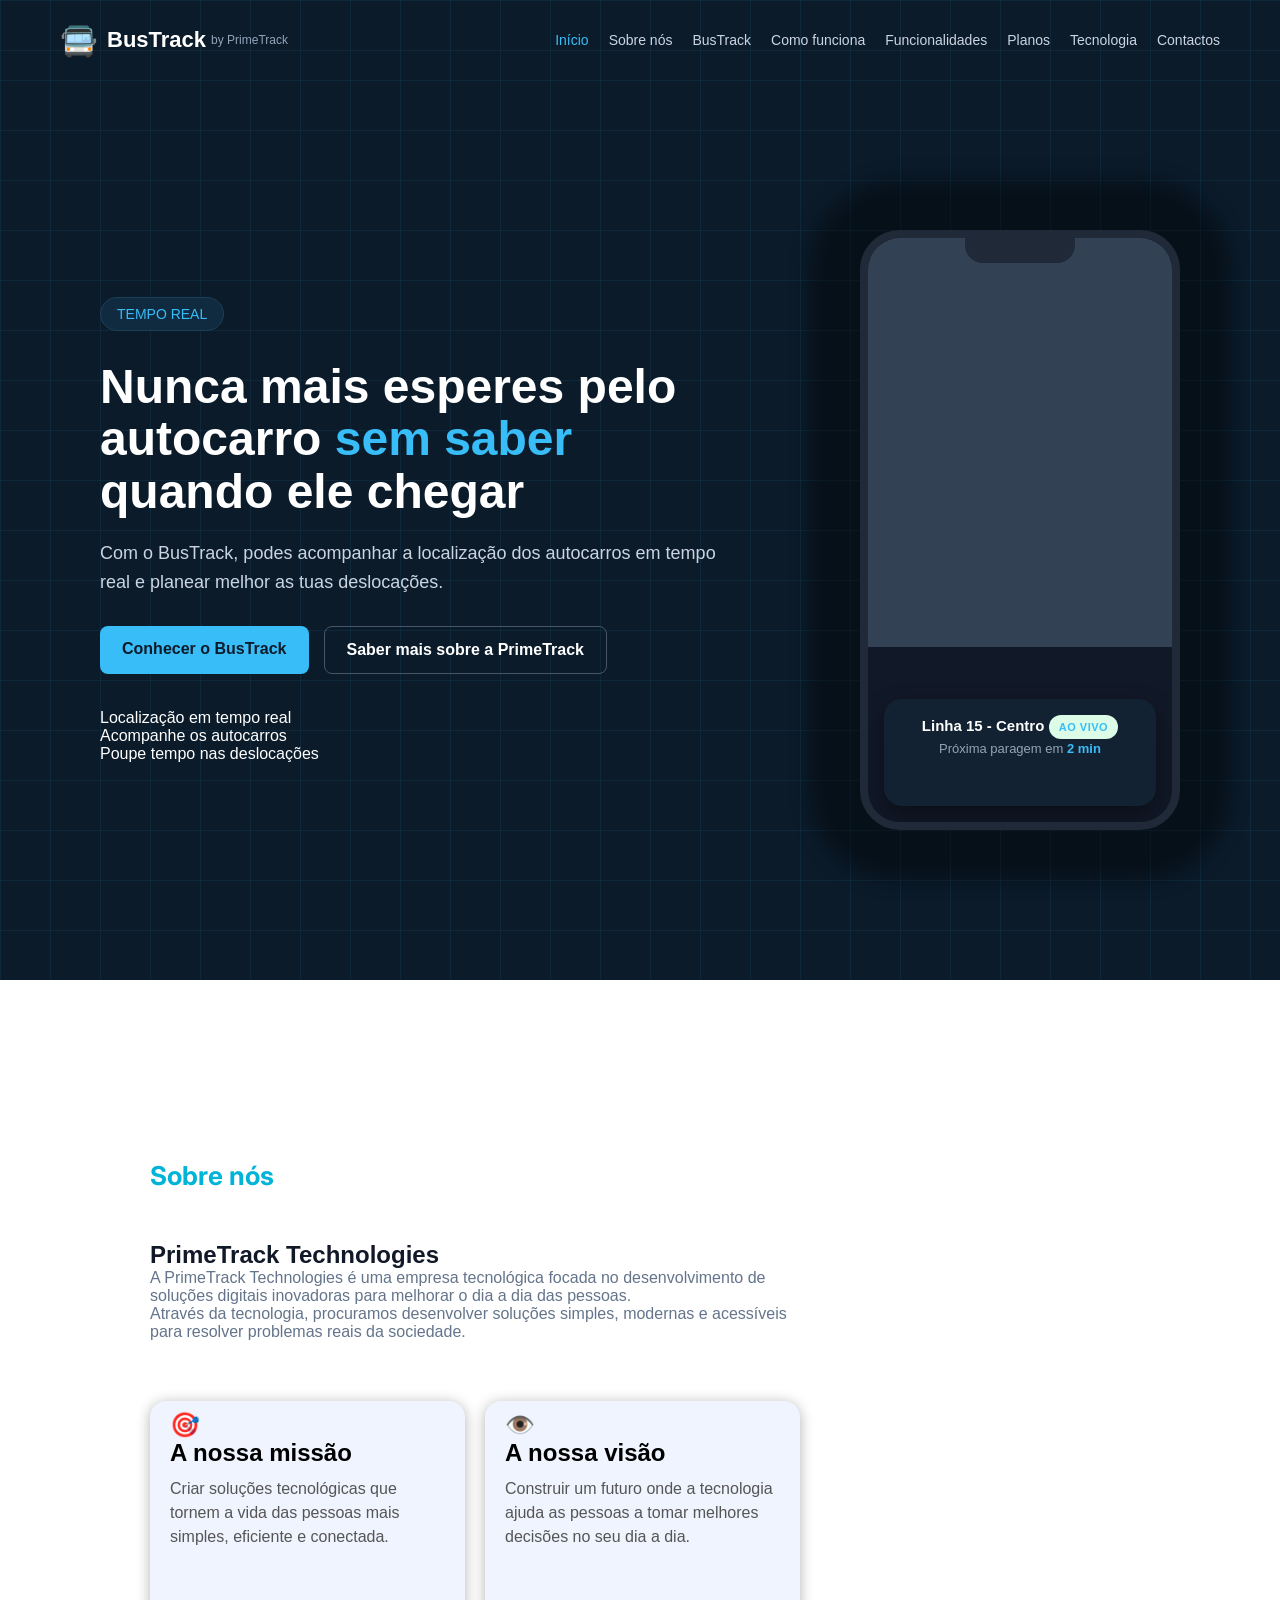
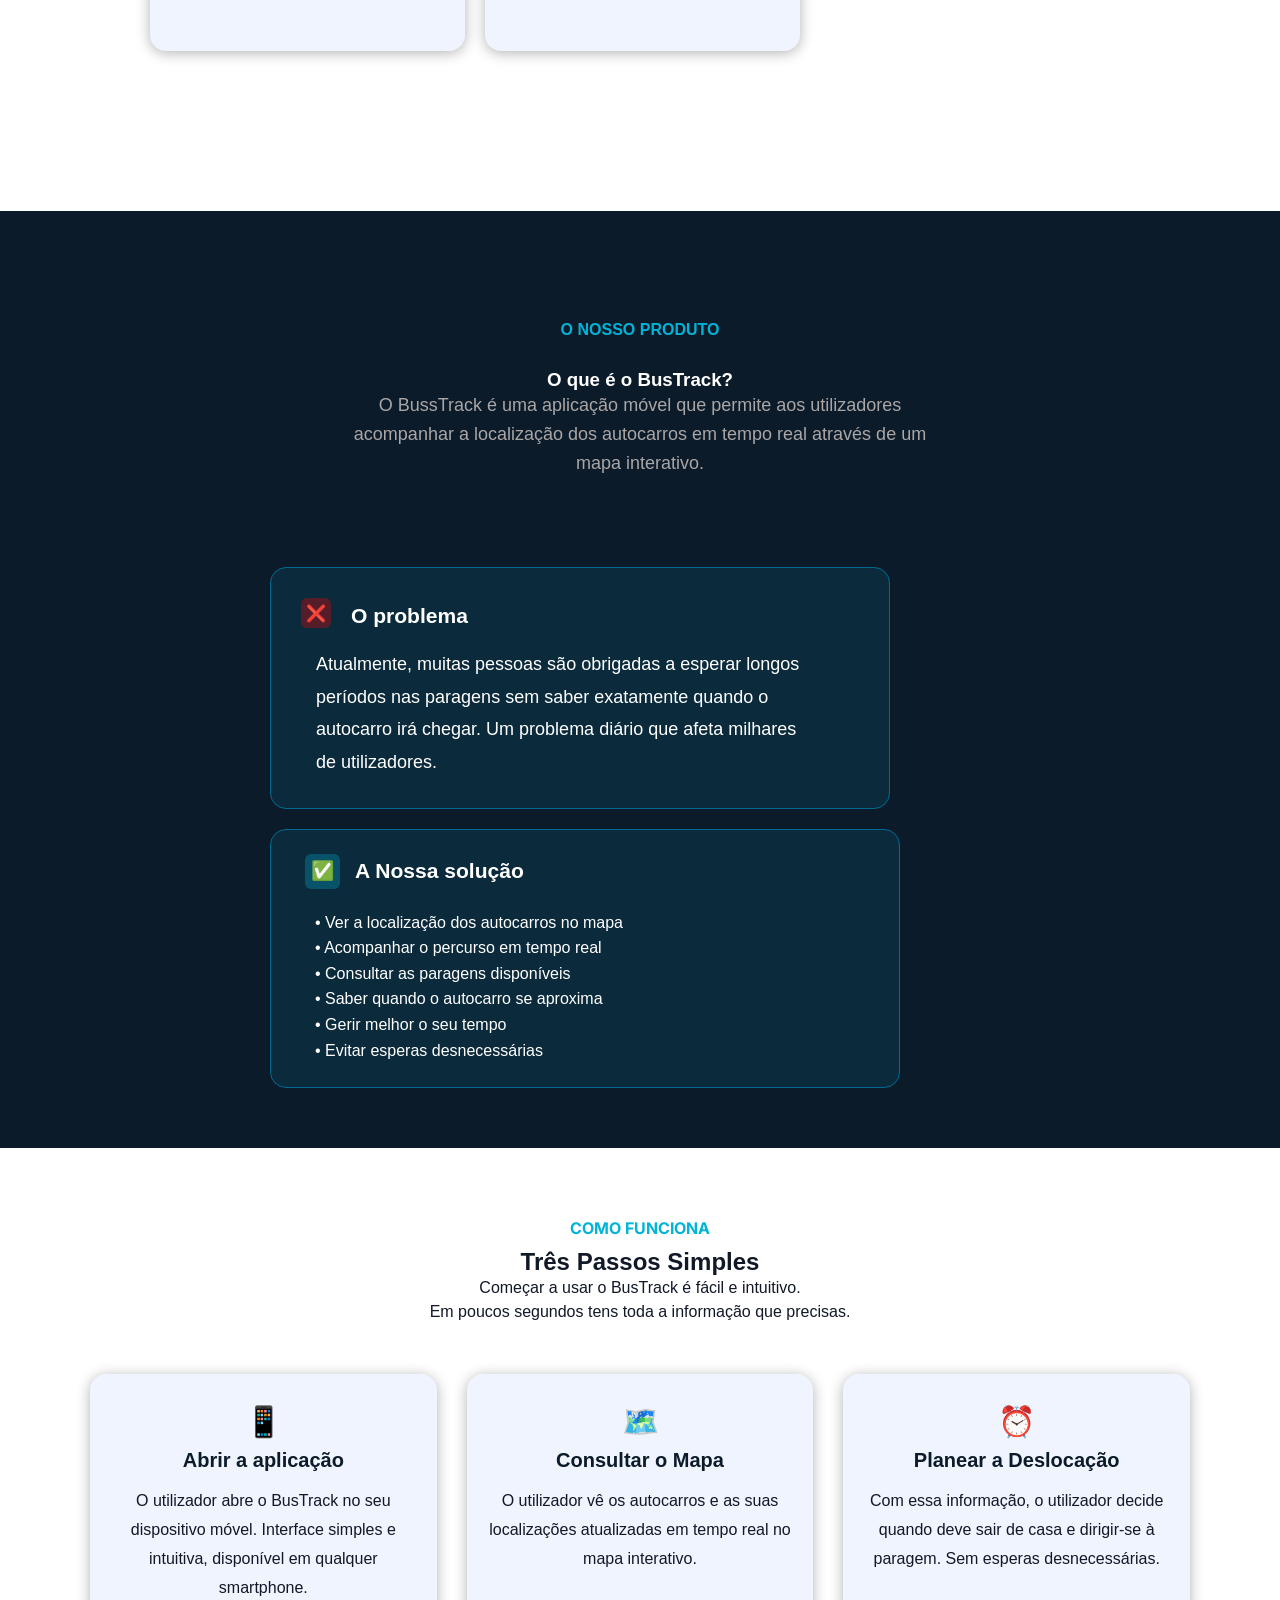
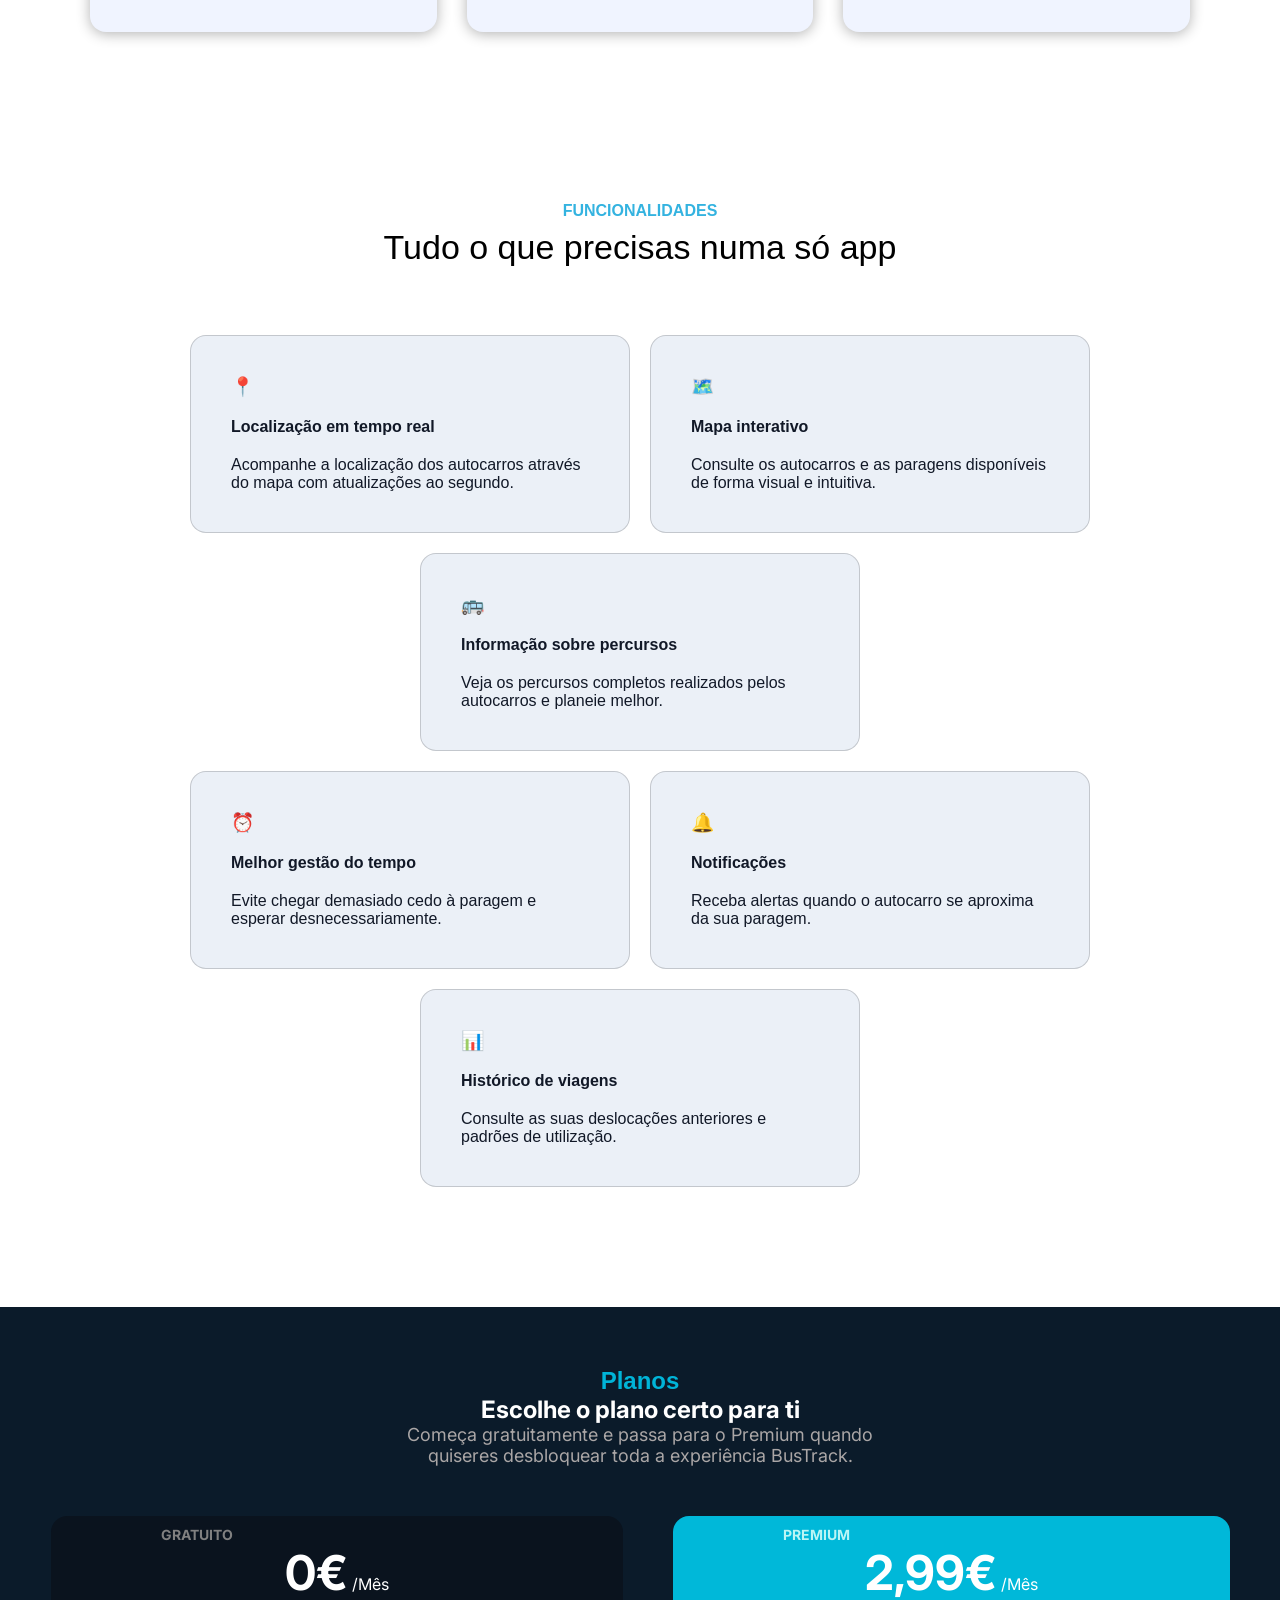
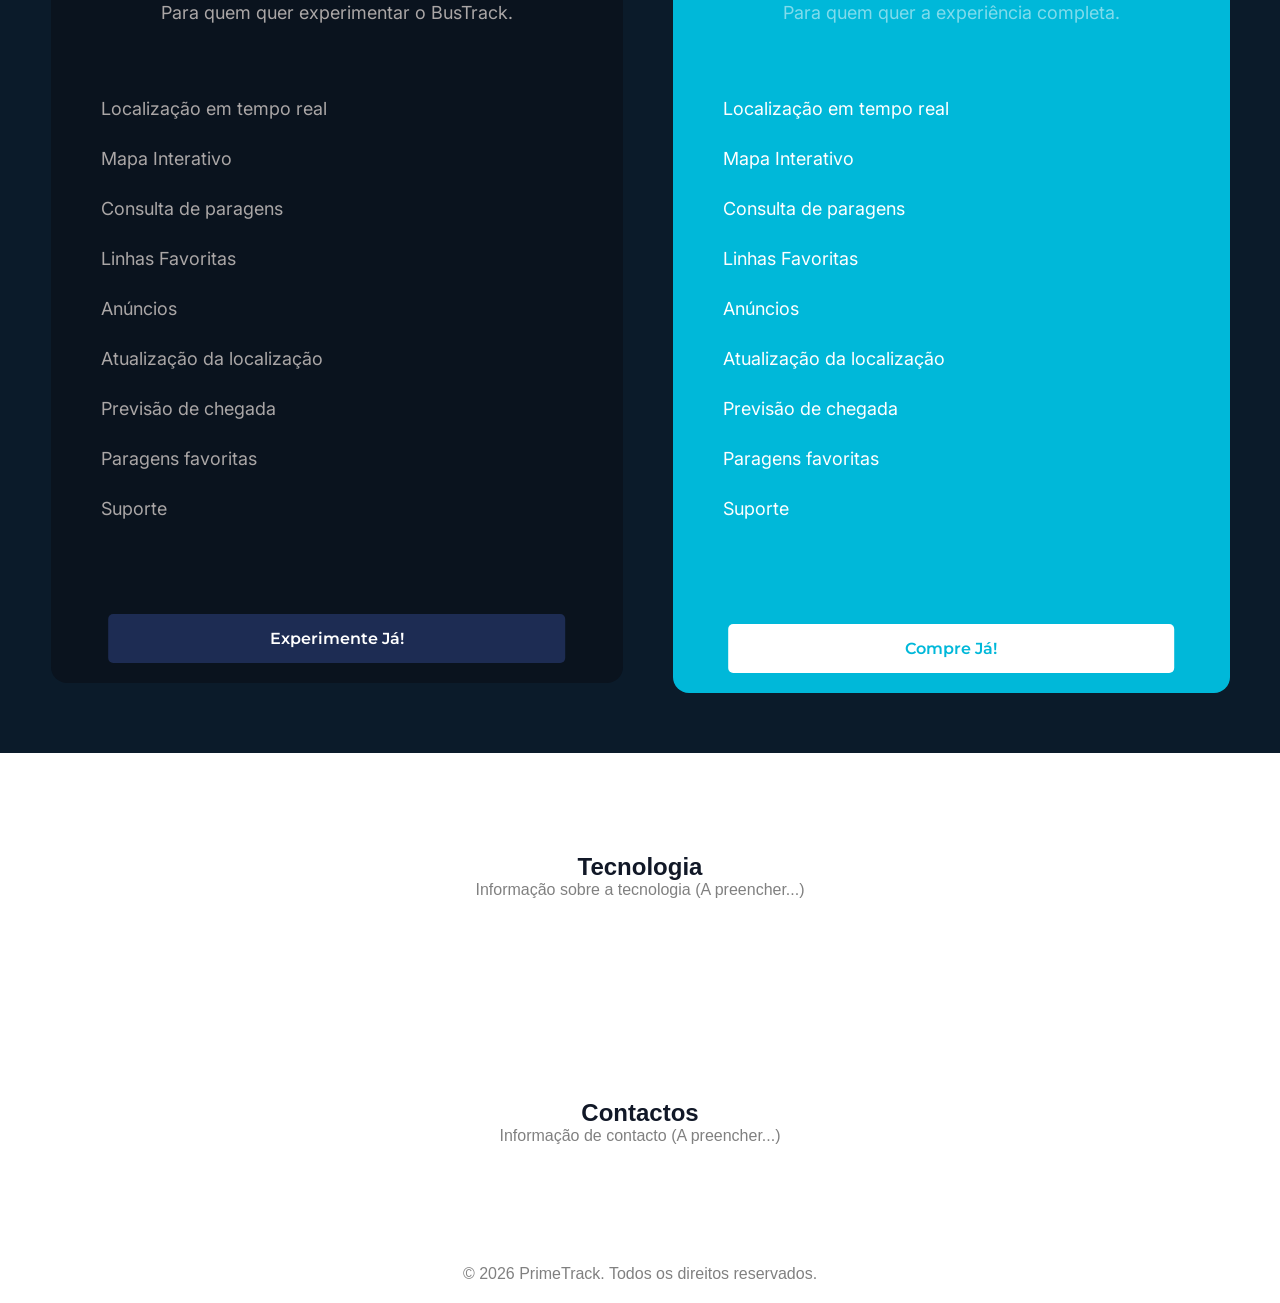
==== index.html @ aa72912c "como funciona concluido acabado feito finalizado trasitado resolvido" ====
<!DOCTYPE html>
<html lang="pt-PT">
<head>
    <meta charset="UTF-8">
    <meta name="viewport" content="width=device-width, initial-scale=1.0">

    <title>BusTrack - PrimeTrack</title>
    
    <!-- LIGAÇÃO A TODOS OS TEUS FICHEIROS CSS -->
    <link rel="stylesheet" href="style.css">
</head>

<body>

    <header class="navbar">

        <div class="logo">
            <div class="logo-icon">🚍</div> <!-- Podes meter o teu ícone aqui -->
            <span>BusTrack</span>
            <small>by PrimeTrack</small>
        </div>

        <nav>
            <!-- Os links agora apontam para os ID's de cada secção -->
            <a href="#inicio" class="active">Início</a>
            <a href="#sobre-nos">Sobre nós</a>
            <a href="#bustrack">BusTrack</a>
            <a href="#como-funciona">Como funciona</a>
            <a href="#funcionalidades">Funcionalidades</a>
            <a href="#planos">Planos</a>
            <a href="#tecnologia">Tecnologia</a>
            <a href="#contactos">Contactos</a>
        </nav>

    </header>

    <main>
        <!-- 1. INÍCIO (O teu hero original) -->
        <section id="inicio" class="hero">
            <div class="hero-content">
                <span class="badge">TEMPO REAL</span>
                <h1>Nunca mais esperes pelo autocarro <span>sem saber</span> quando ele chegar</h1>
                <p>Com o BusTrack, podes acompanhar a localização dos autocarros em tempo real e planear melhor as tuas deslocações.</p>
                <div class="buttons">
                    <a href="#bustrack" class="btn-primary">Conhecer o BusTrack</a>
                    <a href="#sobre-nos" class="btn-secondary">Saber mais sobre a PrimeTrack</a>
                </div>

                <div class="features">
                    <div><span>Localização em tempo real</span></div>
                    <div><span>Acompanhe os autocarros</span></div>
                    <div><span>Poupe tempo nas deslocações</span></div>
                </div>

            </div>

            <div class="phone">

                <div class="phone-top"></div>

                <div class="map">
                    <div class="route"></div>
                    <div class="bus"></div>
                </div>
                
                <div class="bus-info">
                    <div class="buss-info-top">
                        <strong>Linha 15 - Centro</strong>
                        <span class="badge-live">AO VIVO</span>
                    </div>
                    <p>Próxima paragem em <b>2 min</b></p>
                </div>
            </div>
        </section>

        <!-- 2. SOBRE NÓS -->
        <section id="sobre-nos" style="padding: 60px 0;">
            <div class="paginaSobreNos">
                <div class="colunaEsquerda">
                    <h1 class="sobrenosStyle">Sobre nós</h1>
                    <h1>PrimeTrack Technologies</h1>
                    <p class="pstyleSobreNos">A PrimeTrack Technologies é uma empresa tecnológica focada no desenvolvimento de soluções digitais inovadoras para melhorar o dia a dia das pessoas.</p>
                    <p class="pstyleSobreNos">Através da tecnologia, procuramos desenvolver soluções simples, modernas e acessíveis para resolver problemas reais da sociedade.</p>
                    <div class="uneCaixas">
                        <div class="caixa">
                            <h2>🎯</h2>
                            <h3>A nossa missão</h3>
                            <p>Criar soluções tecnológicas que tornem a vida das pessoas mais simples, eficiente e conectada.</p>
                        </div>
                        <div class="caixa">
                            <h2>👁️</h2>
                            <h3>A nossa visão</h3>
                            <p>Construir um futuro onde a tecnologia ajuda as pessoas a tomar melhores decisões no seu dia a dia.</p>
                        </div>
                    </div>
                </div>
            </div>
        </section>

        <!-- 3. BUSTRACK (O Produto) -->
        <section id="bustrack" style="padding: 60px 0;">
            <section class="produto">
                <div><h4>O NOSSO PRODUTO</h4></div>
            </section>
            <section class="titulo">
                <div><h1>O que é o BusTrack?</h1></div>
            </section>
            <section class="descricao">
                <div><p>O BussTrack é uma aplicação móvel que permite aos utilizadores acompanhar a localização dos autocarros em tempo real através de um mapa interativo.</p></div>
            </section>
            <section class="problema">

                    <section class="fundo-simb">
                        <div><h3>❌</h3></div>
                    </section>

                    <section class="lado-lado">
                    <h3>O problema</h3>
                    </section>
                    <p>
                        <div class="tamanho-texto">
                        Atualmente, muitas pessoas são obrigadas a esperar longos períodos nas paragens sem saber exatamente quando o autocarro irá chegar. Um problema diário que afeta milhares de utilizadores.
                        </div>
                    </p>
            </section>
            <section class="solucao">
                <div>
                    <div class="tamanho-texto2">
                        <section class="fundo-verde">
                            <div><h3>✅</h3></div>
                        </section>
                        <div class="lado-lado2">
                            <h3>A Nossa solução</h3>
                        </div>
                        <p> • Ver a localização dos autocarros no mapa</p>
                        <p> • Acompanhar o percurso em tempo real</p>
                        <p> • Consultar as paragens disponíveis</p>
                        <p> • Saber quando o autocarro se aproxima</p>
                        <p> • Gerir melhor o seu tempo</p>
                        <p> • Evitar esperas desnecessárias</p>
                    </div>
                </div>
            </section>
        </section>

        <!-- 4. COMO FUNCIONA -->
        <section id="como-funciona" style="padding: 60px 0"; text-align: center; background-color: #f0f6ff;>
            <h3 class="comoFuncionaTitulo">COMO FUNCIONA</h3>
            <h2>Três Passos Simples</h2>
            <p>Começar a usar o BusTrack é fácil e intuitivo. <br> Em poucos segundos tens toda a informação que precisas.</p>
            <div class="uneCaixas">
                <div class="caixa">
                    <h2>📱</h2>
                    <h3>Abrir a aplicação</h3>
                    <p>O utilizador abre o BusTrack no seu dispositivo móvel. Interface simples e intuitiva, disponível em qualquer smartphone.</p>
                </div>
                <div class="caixa">
                    <h2>🗺️</h2>
                    <h3>Consultar o Mapa</h3>
                    <p>O utilizador vê os autocarros e as suas localizações atualizadas em tempo real no mapa interativo.</p>
                </div>
                <div class="caixa">
                    <h2>⏰</h2>
                    <h3>Planear a Deslocação</h3>
                    <p>Com essa informação, o utilizador decide quando deve sair de casa e dirigir-se à paragem. Sem esperas desnecessárias.</p>
                </div>
            </div>
        </section>

        <!-- 5. FUNCIONALIDADES -->
        <section id="funcionalidades" style="padding: 60px 0;">
            <section class="titulo">
                <div><h4 style="color: #34b3e0;">FUNCIONALIDADES</h4></div>
            </section>
            <section class="texto">
                <div><p>Tudo o que precisas numa só app</p></div>
            </section>
            <section class="caixa1" style="display: flex; justify-content: center; flex-wrap: wrap;">
                <div class="localiza">
                    <div classe="imagems1" style="display: flex; margin-bottom: 20px;">
                    <h1>📍</h1>
                    </div>
                    <div>
                    <div class="debaixo" style="display: flex; margin-bottom: 20px;"> 
                    <h4>Localização em tempo real</h4>
                    </div>
                    </div>
                    <p>Acompanhe a localização dos autocarros através do mapa com atualizações ao segundo.</p>
                </div>
                <div class="mapa">
                    <div class="imagems2" style="display: flex; margin-bottom: 20px;">
                    <h1>🗺️</h1>
                    </div>
                    <div class="debaixo" style="display: flex; margin-bottom: 20px;"> 
                    <h4>Mapa interativo</h4>
                    </div>
                    <p>Consulte os autocarros e as paragens disponíveis de forma visual e intuitiva.</p>
                </div>
                <div class="percursos">
                    <div class="imagems3" style="display: flex; margin-bottom: 20px;">
                    <h1>🚌</h1>
                    </div>
                    <div>
                    <div class="debaixo" style="display: flex; margin-bottom: 20px;"> 
                    <h4>Informação sobre percursos</h4>
                    </div>
                    </div>
                    <p>Veja os percursos completos realizados pelos autocarros e planeie melhor.</p>
                </div>
            </section>
            <section class="caixa2" style="display: flex; justify-content: center; flex-wrap: wrap;">
                <div class="tempo">
                    <div class="imagems4" style="display: flex; margin-bottom: 20px;">
                    <h1>⏰</h1>
                    </div>
                    <div>
                    <div class="debaixo" style="display: flex; margin-bottom: 20px;"> 
                    <h4>Melhor gestão do tempo</h4>
                    </div>
                    </div>
                    <p>Evite chegar demasiado cedo à paragem e esperar desnecessariamente.</p>
                </div>
                <div class="notificacoes">
                    <div class="imagems5" style="display: flex; margin-bottom: 20px;">
                    <h1>🔔</h1>
                    </div>
                    <div>
                    <div class="debaixo" style="display: flex; margin-bottom: 20px;"> 
                    <h4>Notificações</h4>
                    </div>
                    </div>
                    <p>Receba alertas quando o autocarro se aproxima da sua paragem.</p>
                </div>
                <div class="historico">
                    <div class="imagems6" style="display: flex; margin-bottom: 20px;">
                    <h1>📊</h1>
                    </div>
                    <div>
                    <div class="debaixo" style="display: flex; margin-bottom: 20px;"> 
                    <h4>Histórico de viagens</h4>
                    </div>
                    </div>
                    <p>Consulte as suas deslocações anteriores e padrões de utilização.</p>
                </div>
            </section>
        </section>

        <!-- 6. PLANOS -->
        <section id="planos" style="padding: 60px 0; text-align: center;">
            <h2 class="planosTitulo">Planos</h2>
            <h1>Escolhe o plano certo para ti</h1>
            <p>Começa gratuitamente e passa para o Premium quando <br>quiseres desbloquear toda a experiência BusTrack.</p>
            <div class="uneCaixas" style="justify-content: center;">
                <div class="caixa">
                    <h3 style="color: gray; font-size: 14px;">GRATUITO</h3>
                    <div class="precoContainer" style="justify-content: center;">
                        <span class="valor">0€ </span>
                        <span class="periodo">/Mês</span>
                    </div>
                    <p style="margin-top: 0px; margin-bottom: 75px;">Para quem quer experimentar o BusTrack.</p>
                    <div class="listaPlanos">
                        <p>Localização em tempo real</p>
                        <p>Mapa Interativo</p>
                        <p>Consulta de paragens</p>
                        <p>Linhas Favoritas</p>
                        <p>Anúncios</p>
                        <p>Atualização da localização</p>
                        <p>Previsão de chegada</p>
                        <p>Paragens favoritas</p>
                        <p>Suporte</p>
                    </div>
                    <button class="botaoCaixa">Experimente Já!</button>
                </div>
                <div class="caixaDrta">
                    <h3 style="color: rgb(186, 245, 245); font-size: 14px;">PREMIUM</h3>
                    <div class="precoContainer" style="justify-content: center;">
                        <span class="valor">2,99€ </span>
                        <span class="periodo">/Mês</span>
                    </div>
                    <p style="margin-top: 0px; margin-bottom: 75px; color: white; opacity: 50%;">Para quem quer a experiência completa.</p>
                    <div class="listaPlanosDrta">
                        <p>Localização em tempo real</p>
                        <p>Mapa Interativo</p>
                        <p>Consulta de paragens</p>
                        <p>Linhas Favoritas</p>
                        <p>Anúncios</p>
                        <p>Atualização da localização</p>
                        <p>Previsão de chegada</p>
                        <p>Paragens favoritas</p>
                        <p>Suporte</p>
                    </div>
                    <button class="botaoCaixaDrta">Compre Já!</button>
                </div>
            </div>
        </section>
        
        <!-- 7. TECNOLOGIA -->
        <section id="tecnologia" style="padding: 100px 0; text-align: center;">
            <h2>Tecnologia</h2>
            <p style="color: gray;">Informação sobre a tecnologia (A preencher...)</p>
        </section>

        <!-- 8. CONTACTOS -->
        <section id="contactos" style="padding: 100px 0; text-align: center;">
            <h2>Contactos</h2>
            <p style="color: gray;">Informação de contacto (A preencher...)</p>
        </section>
    </main>

    <footer>
        <p style="text-align: center; padding: 20px; color: gray;">© 2026 PrimeTrack. Todos os direitos reservados.</p>
    </footer>

    <script src="js/script.js"></script>
</body>
</html>
---- style.css ----
@import url('https://fonts.googleapis.com/css2?family=Inter:wght@400;600;700&display=swap');
@import url('https://fonts.googleapis.com/css2?family=Montserrat:wght@600&display=swap');
*{
    margin: 0;
    padding: 0;
    box-sizing: border-box;
}
html {
    overscroll-behavior-y: none;
}
body{
    font-family: arial, sans-serif;
    background-color: white;
    color:  #111827;
    min-height: 100vh;
    padding-top: 80px;
}
.badge{
    display: inline-flex;
    align-items: center;
    gap: 8px;
    padding: 8px 16px;
    background-color: #102b40;
    border: 1px solid #1c4058;
    border-radius: 50px;
    color: #38bdf8;
    font-size: 14px;
    font-weight: 500;
    margin-bottom: 10px;
}
.hero{
    position: relative;
    isolation: isolate;
    min-height: 100vh;
    background-color: #0b1b2a;
    color: white;
    display: flex;
    align-items: center;
    justify-content: space-between;
    padding: 60px 100px ;
    gap: 80px;
}
.hero::before{
   content: '';
   position: absolute;
   inset: 0;

   background-image: 
   linear-gradient(rgba(56, 189, 248, 0.08)1px, transparent 1px),
   linear-gradient(90deg, rgba(56, 189, 248, 0.08)1px, transparent 1px);

   background-size: 50px 50px;
   pointer-events: none;
   z-index: -1;

}
.hero-content{
    max-width: 650px;
    flex: 1;
}
.hero h1 {
    font-size: 48px;
    line-height: 1.1;
    margin: 20px 0;
}
.hero h1 span {
    color: #38bdf8;
}
.hero p {
    font-size: 18px;
    color: #cbd5e1;
    margin-bottom: 30px;
    line-height: 1.6;
}
.navbar{
    isolation: isolate;
    position: fixed;
    top: 0;
    left: 0;
    width: 100%;
    z-index: 1000;
    height: 80px;
    display: flex;
    align-items: center;
    justify-content: space-between;
    padding: 0 60px;
    background-color: #0b1b2a;
    color: white;
}
.navbar::before{
    content: '';
    position: absolute;
    inset: 0;
    background-image:
    linear-gradient(rgba(56, 189, 248, 0.08)1px, transparent 1px),
    linear-gradient(90deg, rgba(56, 189, 248, 0.08)1px, transparent 1px);

    background-size: 50px 50px;
    pointer-events: none;
    z-index: -1;
}
.logo{
    display: flex;
    align-items: center;
    gap: 10px;
}
.logo-icon{
    font-size: 30px;
}
.logo span {
    font-size: 22px;
    font-weight: bold;
}
.logo small {
    font-size: 12px;
    color: #94a3b8;
    margin-left: -5px;
}
nav {
    display: flex;
    align-items: center;
    gap: 20px;
}
nav a:hover {
    color: #38bdf8;
}
nav a.active {
    color: #38bdf8;
}
nav a {
    color: #cbd5e1;
    text-decoration: none;
    font-size: 14px;
}
.phone {
    flex-shrink: 0;
    width: 320px;
    height: 600px;
    background-color: #111827;
    border: 8px solid #1f2937;
    border-radius: 40px;
    position: relative;
    overflow: hidden;
    box-shadow: 0 10px 25px rgba(0, 0, 0, 0.4);
    box-shadow: 0 0 20px 50px rgba(0, 0, 0, 0.4);
    display: flex;
    flex-direction: column;
}
.phone-top{
    width: 110px;
    height: 25px;
    background-color: #1f2937;
    border-radius: 0 0 18px 18px;
    position: absolute;
    top: 0;
    left: 50%;
    transform: translateX(-50%);
    z-index: 10;
}
.bus-info{
    text-align: center;
    width: calc(100% - 32px);
    background-color: #122232;
    color: white;
    padding: 16px 18px;
    border-radius: 18px;
    position: absolute;
    bottom: 16px;
    left: 16px;
    box-shadow: 0 10px 25px rgba(0, 0, 0, 0.4);
    z-index: 20;
}
.bus-info strong{
    font-size: 15px;
    font-weight: 700;
    color: #ffffff;
}
.bus-info span{
    display: inline-block;
    background-color: #dcfce7;
    color: #16a34a;
    font-size: 12px;
    font-weight: bold;
    padding: 6px 10px;
    border-radius: 20px;
}
.bus-info p{
    margin-top: 0px;
    font-size: 13px;
    color: #94a3b8;
}
.bus-info b{
    color: #38bdf8;
    font-weight: 700;
}
.bus-info-top{
    display: flex;
    align-items: center;
    justify-content: space-between;
    margin-bottom: 6px;
}
.bus-info .badge-live{
    font-size: 11px;
    font-weight: 700;
    color:#38bdf8;
    letter-spacing: 0.5px;
}
.buttons{
    display: flex;
    gap: 15px;
    margin-bottom: 35px;
}
.btn-primary, .btn-secondary{
    padding: 14px 22px;
    border-radius: 8px;
    text-decoration: none;
    font-weight: bold;
}
.btn-primary{
    background-color: #38bdf8;
    color: #0b1b2a;
}
.btn-secondary{
    border: 1px solid #475569;
    color: white;
}
.btn-primary:hover{
    background-color:  #0ea5e9;
}
.btn-secondary:hover{
    background-color: #1e293b;
}
.map {
    width: 100%;
    height: 70%;
    background-color: #334155;
    position: relative;
    overflow: hidden;
    flex-shrink: 0;
}
.features div span {
    color: white;
}

/* 
   2. SOBRE NÓS (O teu sobreNos.css original)
 */
#sobre-nos {
    font-family: Arial, sans-serif;
    background-color: white;
    max-width: 1200px;
    margin: 20px auto;
    padding: 20px 10px;
    margin-left: 50px;
    margin-top: 20px;
}
#sobre-nos .paginaSobreNos {
    display: flex;
    align-items: flex-start;
    align-items: left;
}
#sobre-nos .colunaEsquerda {
    flex: 1;
    margin-right: 450px;
    margin-left: 100px ;
}
#sobre-nos .sobrenosStyle {
    font-family: Inter, sans-serif;
    color:#00b4d8;
    font-size: 26px;
    margin-bottom: 50px;
    margin-top: 100px;
}
#sobre-nos .uneCaixas {
    display: flex;
    gap: 20px;
    margin-top: 60px;
    align-items: stretch;
}
#sobre-nos .caixa {
    flex: 2;
    background-color: #f0f4ff;
    padding: 20px;
    padding-top: 10px;
    border-radius: 16px;
    box-shadow: 0 2px 14px rgba(0, 0, 0, 0.3);
    max-width: 500px;
    width: 50px;
    max-width: 100%;
    min-height: 250px;
}
#sobre-nos .caixa h3 {
    font-size: 24px;
    margin-bottom: 10px;
    color: #000000;
}
#sobre-nos .caixa p {
    font-size: 16px;
    line-height: 1.5;
    color: #555;
}
#sobre-nos .pstyleSobreNos {
    padding: auto;
    color: #64748b;
}

/* 
   3. O PRODUTO (O teu Busstrack.css original)
    */
#bustrack {
    margin-top : 100px;
    background-color: #0b1b2a;
    color: white;
    padding-bottom: 50px;
}
#bustrack .produto {
    text-transform: uppercase;
    display: flex;
    color:  #00b4d8;
    justify-content: center;
    font-family: 'arial', sans-serif;
    padding-top: 50px;
}
#bustrack .titulo {
    font-family: Outfit, sans-serif;
    width: 90%;
    margin: 0 auto;
    text-align: center;
    margin-top: 30px;
    color: #ffffff;
}
#bustrack .descricao {
    max-width: 600px;
    width: 90%;
    margin: 0 auto;
    text-align: center;
    font-size: 18px;
    line-height: 1.6;
    color: rgb(170, 166, 166);
    margin-bottom: 90px;
}
#bustrack .problema {
    max-width: 620px;
    width: 90%;
    margin-left: 270px;
    text-align: left;
    font-size: 14px;
    font-family: Outfit, sans-serif;
    background-color: #0b2a3b;
    border: 1px solid #006b91;
    border-radius: 16px;
    padding: 30px;
    margin-bottom: 20px;
}
#bustrack .solucao {
    DISPLAY: block; 
    max-width: 630px;
    width: 90%;
    margin-left: 270px;
    text-align: left;
    font-size: 18px;
    font-family: Outfit, sans-serif;
    background-color: #0b2a3b;
    border: 1px solid #006b91;
    border-radius: 16px;
    padding: 24px;
}
#bustrack .tamanho-texto {
    margin-left: 15px;
    font-size: 18px;
    line-height: 1.8;
    max-width: 600px;
    width: 90%;
}
#bustrack .tamanho-texto2 {
    margin-left: 20px;
    font-size: 16px;
    line-height: 1.6;
    max-width: 600px;
    width: 90%;
}
#bustrack .lado-lado{
    display: flex;
    margin-left: 50px;
    margin-top: -24px;
    font-size:18px;
    margin-bottom: 20px;
}
#bustrack .fundo-simb {
    background-color: rgba(255, 0, 0, 0.3);
    width: 30px;
    height: 30px;
    border-radius: 6px;
    display: inline-flex;
    align-items: center;
    justify-content: center;
    flex-shrink: 0;
    padding: 0;
    margin-right: 5px;
    vertical-align: middle;
}
#bustrack .fundo-verde {
    background-color: rgba(0, 180, 216, 0.3);
    width: 35px;
    height: 35px;
    border-radius: 6px;
    display: inline-flex;
    align-items: center;
    justify-content: center;
    flex-shrink: 0;
    padding: 0;
    margin-left: -10px;
    vertical-align: middle;
}
#bustrack .lado-lado2{
    display: flex;
    margin-left: 40px;
    margin-top: -35px;
    font-size:18px;
    margin-bottom: 22px;
}

/* 
   4. COMO FUNCIONA
    */
#como-funciona {
    font-family: Arial, sans-serif;
    background-color: white;
    display: flex;
    flex-direction: column;
    align-items: center; 
    justify-content: center;
    padding: 60px 20px;
    text-align: center;
}

#como-funciona .comoFuncionaTitulo {
    font-family: Inter, sans-serif;
    color: #00b4d8;
    font-size: 16px; 
    padding: 10px;
    font-weight: bold;
}

/* O texto que fica por baixo do título principal */
#como-funciona > p {
    font-size: 16px;
    color: #111827;
    line-height: 1.5;
    margin-bottom: 50px;
    max-width: 600px;
}

/* O contentor que segura as 3 caixas */
#como-funciona .uneCaixas {
    display: flex;
    justify-content: center;
    gap: 30px;
    width: 100%;
    max-width: 1100px; /* Garante que não ficam demasiado esticadas no PC */
    margin: 0 auto;
}

/* As caixas individuais */
#como-funciona .caixa {
    flex: 1;
    background-color: #f0f4ff;
    padding: 30px 20px;
    border-radius: 16px;
    box-shadow: 0 2px 14px rgba(0, 0, 0, 0.3);
    display: block; 
    min-width: 250px;
}

#como-funciona .caixa h2 {
    font-size: 30px;
    margin-bottom: 10px;
}

#como-funciona .caixa h3 {
    color: #0b1b2a;
    font-family: 'Gill Sans', 'Gill Sans MT', Calibri, sans-serif;
    font-size: 20px;
    margin-bottom: 15px;
}

/* A solução final para o texto não ficar esmagado */
#como-funciona .caixa p {
    color: #111827;
    font-size: 16px;
    line-height: 1.8;
    width: 100%;
    max-width: 100%;
    display: block;
    margin: 0;
}

/* 
   5. FUNCIONALIDADES (O teu funcionalidade.css original)
    */

#funcionalidades {
    font-family: Outfit, sans-serif;
    background-color: white;
    padding-bottom: 50px;
}
#funcionalidades .titulo {
    font-family: Outfit, sans-serif;
    width: 90%;
    margin: 0 auto;
    text-align: center;
    margin-top: 50px;
    color: #34b3e0;
}
#funcionalidades .texto {
    font-family: 'arial', sans-serif;
    max-width: 600px;
    width: 90%;
    margin: 0 auto;
    text-align: center;
    font-size: 37px;
    font-size: 34px;
    line-height: 1.6;
    color: rgb(0, 0, 0);
    margin-bottom: 50px;
}
#funcionalidades .localiza, 
#funcionalidades .mapa, 
#funcionalidades .percursos,
#funcionalidades .tempo,
#funcionalidades .notificacoes,
#funcionalidades .historico {
    text-align: left;
    background-color: #d9e2f085;
    border-radius: 16px;
    max-width: 440px;
    margin: 10px;
    padding: 40px;
    border:#0000002c 1px solid;
}



/* 
   6. PLANOS (O teu planos.css original)
    */
#planos {
    background-color: #0b1b2a;
    margin-top: 50px;
    display: flex;
    flex-direction: column;
    align-items: center;
    justify-content: center;
    color:white;
    padding: 50px 0;
}
#planos p{
    font-size: 18px;
    color: rgb(170, 166, 166);
    font-family: 'Inter', sans-serif;
}
#planos h1, #planos h2, #planos h3{
    font-family: 'Inter', sans-serif;
}
#planos .planosTitulo{
    color: #00b4d8;
    font-family: 'arial', sans-serif;
}
#planos .caixa{
    background-color: #0a131e;
    padding: 110px;
    padding-top: 10px;
    margin-left: 0;
    text-align: left;
    border-radius: 16px;
    box-shadow: #0a131e;
    margin-bottom: 10px;
    position: relative;
}
#planos .caixaDrta{
    background-color: #00b8d9;
    padding: 110px;
    padding-top: 10px;
    margin-left: 0;
    text-align: left;
    border-radius: 16px;
    box-shadow: white;
    position: relative;
}
#planos .uneCaixas{
    display: flex;
    align-items: stretch;
    gap: 50px;
    margin-top: 50px;
}
#planos .precoContainer{
    display: flex;
    align-items: baseline;
    gap: 4px;
    font-family: 'Inter', sans-serif;
}
#planos .valor{
    color: #ffffff;
    font-size: 48px;
    font-weight: bold;
}
#planos .listaPlanos{
    text-align: left;
    justify-content: left;
    margin-left: -60px;
    padding-bottom: 20px;
}
.listaPlanos p{
    height: 50px;
}
#planos .listaPlanosDrta{
    text-align: left;
    color: white;
    margin-left: -60px;
    padding-bottom: 35px;
}
#planos .listaPlanosDrta p {
    color: white;
    height: 50px;
}
#planos .botaoCaixa{
    background-color: #1d2c53;
    padding: 15px 150px;
    border-radius: 5px;
    border:none;
    color: #ffffff;
    font-family: 'Montserrat', sans-serif;
    font-weight: 600;
    font-size: 16px;
    margin-bottom: auto;

    position: absolute;
    bottom: 20px; /* <-- MUDA AQUI! 20px é o espaço até ao fundo. Se quiseres menos espaço, põe 10px. Se quiseres mais, põe 40px */
    left: 50%;
    transform: translateX(-50%); /* Isto mantém o botão sempre perfeitamente centrado */
    width: 80%; /* Garante que o botão não fica muito esmagado */
}

#planos .botaoCaixa:hover{
    background-color: #0092b3; 
}
#planos .botaoCaixaDrta{
    background-color: white;
    padding: 15px 150px;
    border-radius: 5px;
    border:none;
    color: #00b8d9;
    font-family: 'Montserrat', sans-serif;
    font-weight: 600;
    font-size: 16px;
    margin-bottom: auto;

    position: absolute;
    bottom: 20px; /* <-- MUDA AQUI! 20px é o espaço até ao fundo. Se quiseres menos espaço, põe 10px. Se quiseres mais, põe 40px */
    left: 50%;
    transform: translateX(-50%); /* Isto mantém o botão sempre perfeitamente centrado */
    width: 80%; /* Garante que o botão não fica muito esmagado */
}

#planos .botaoCaixaDrta:hover{
    background-color: #1d2c53;
}
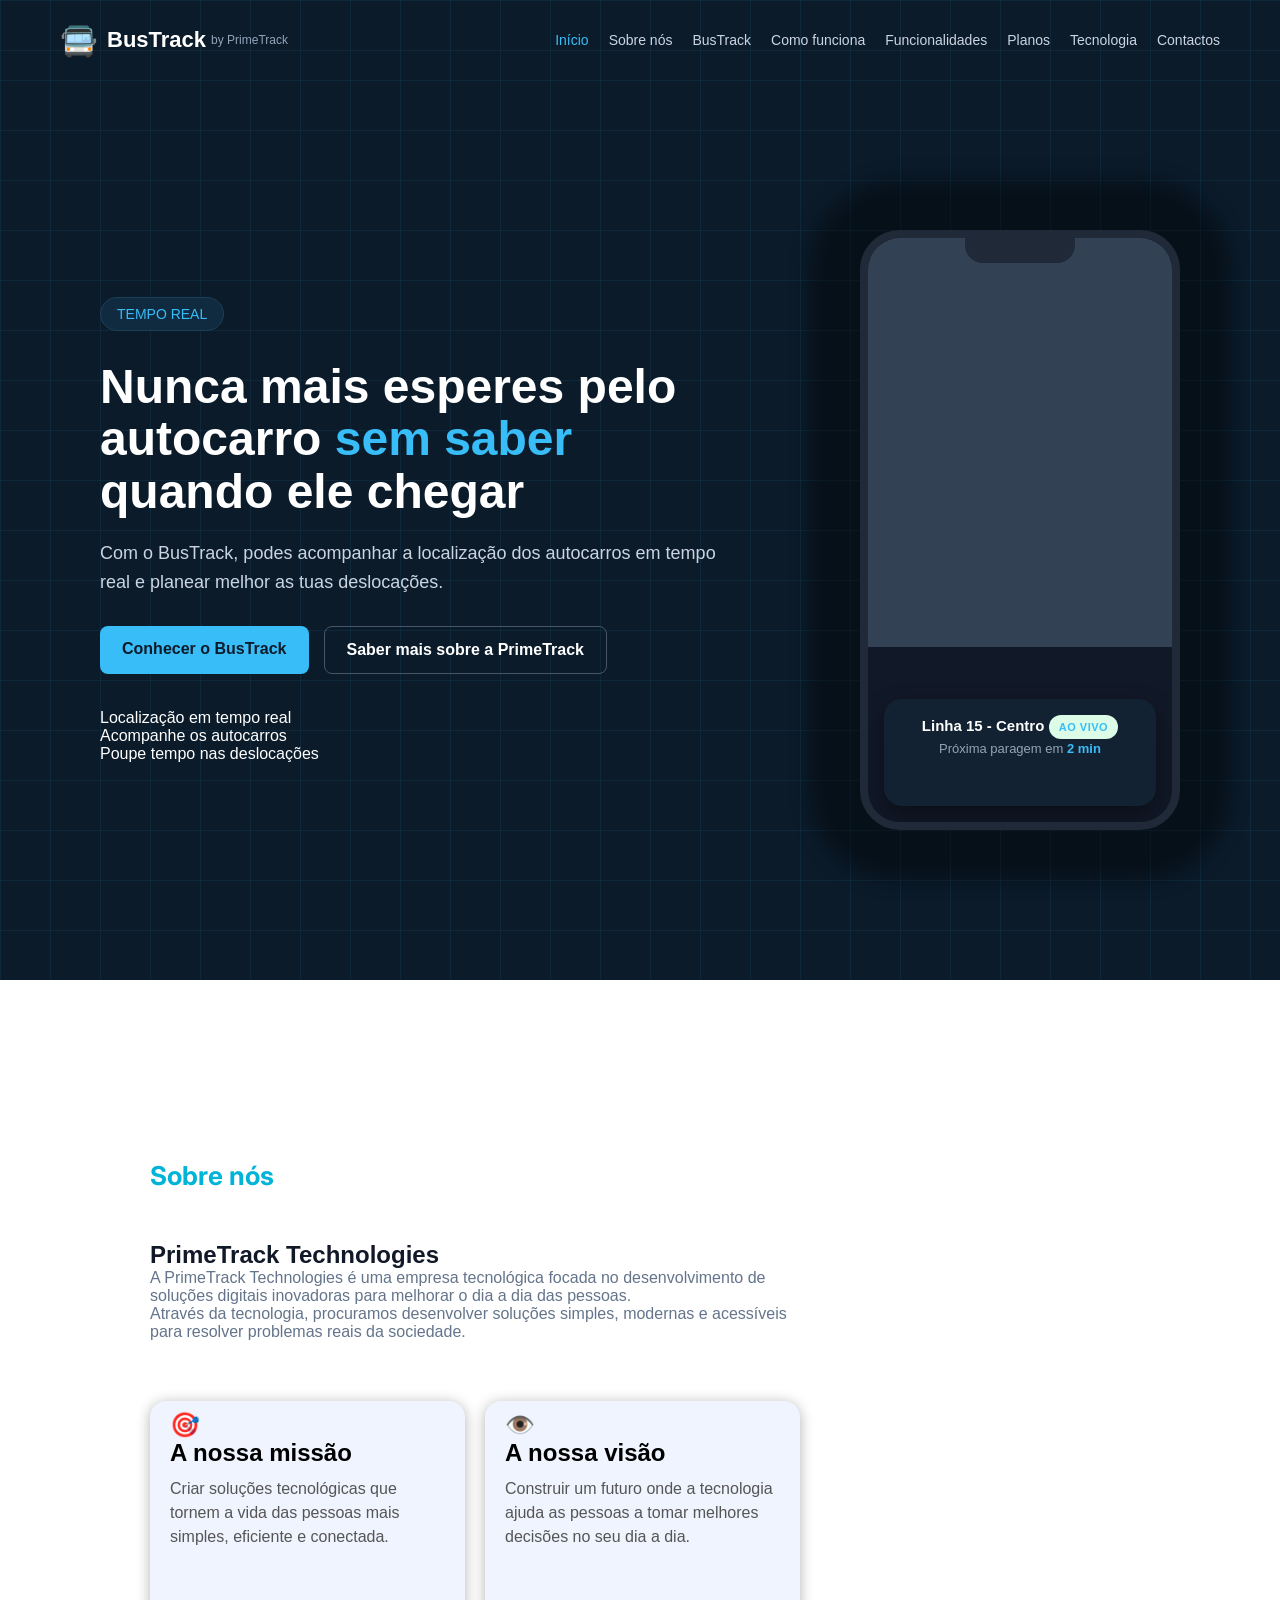
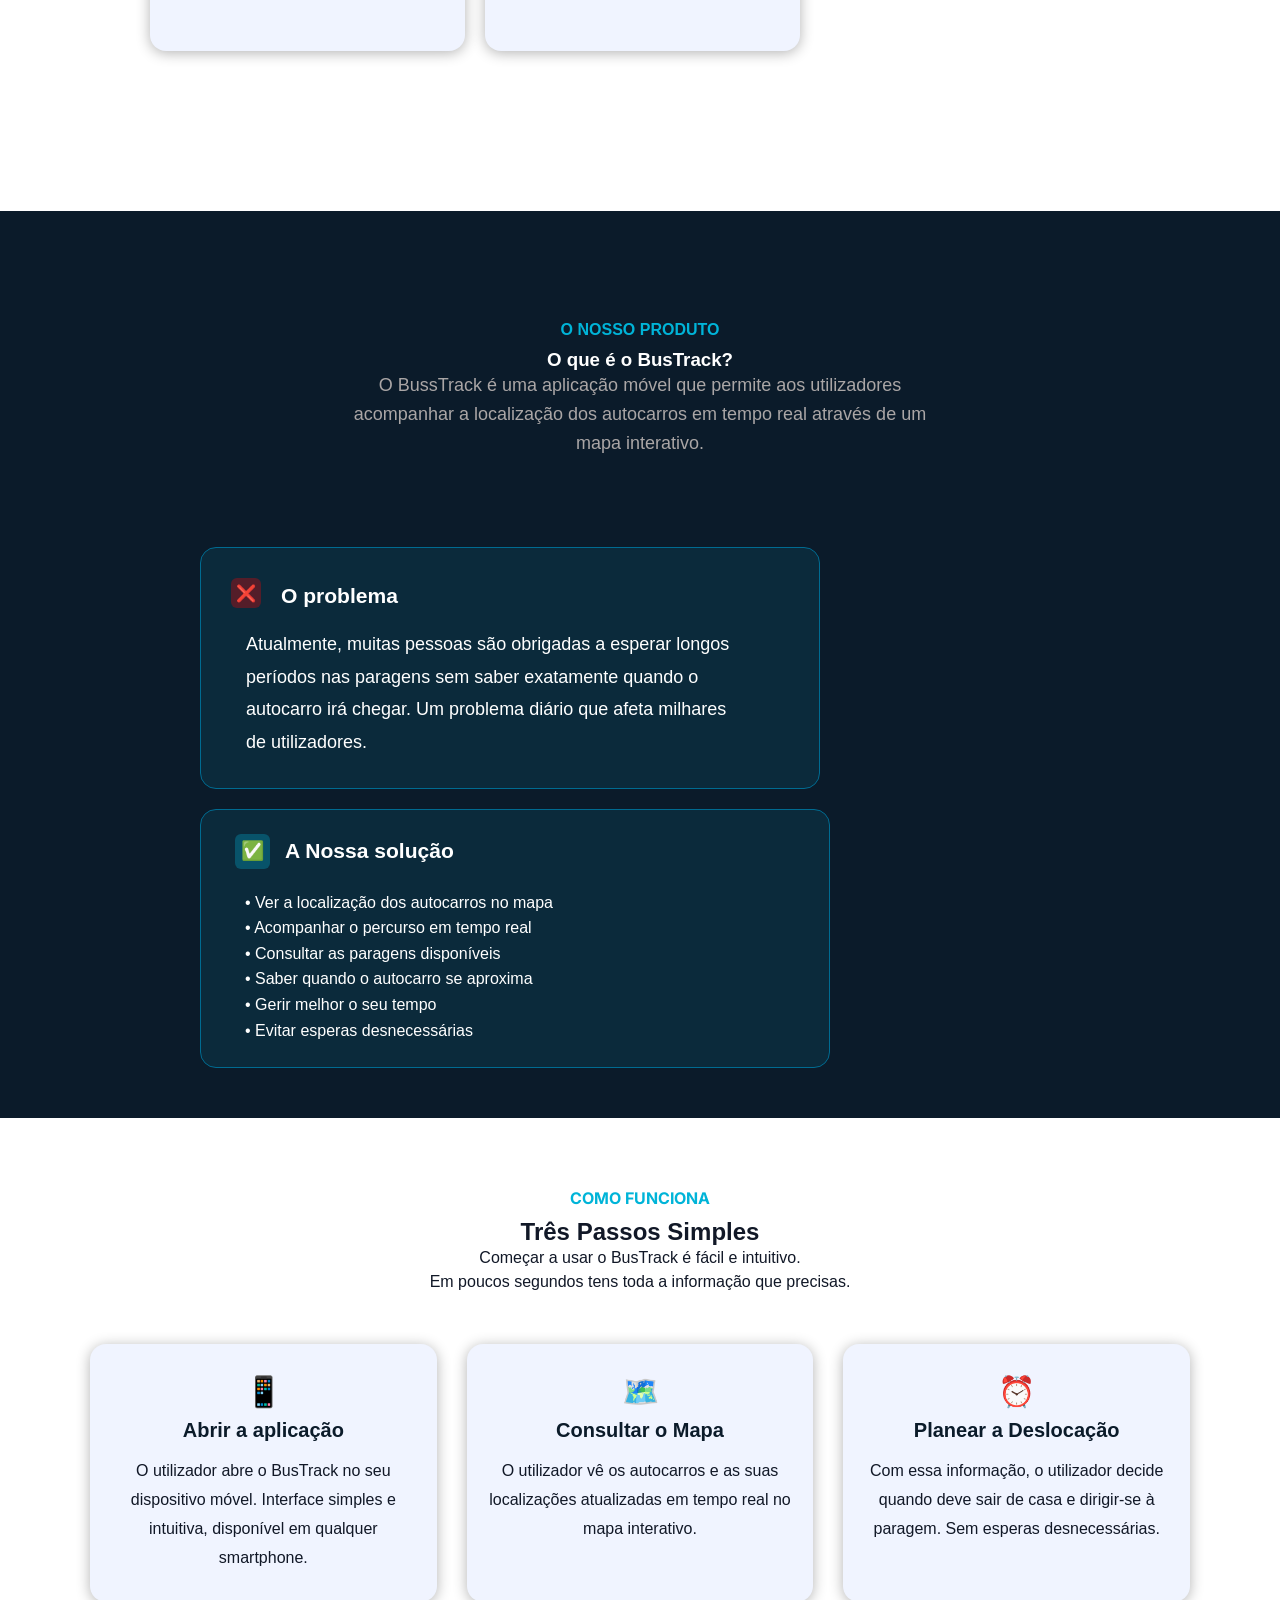
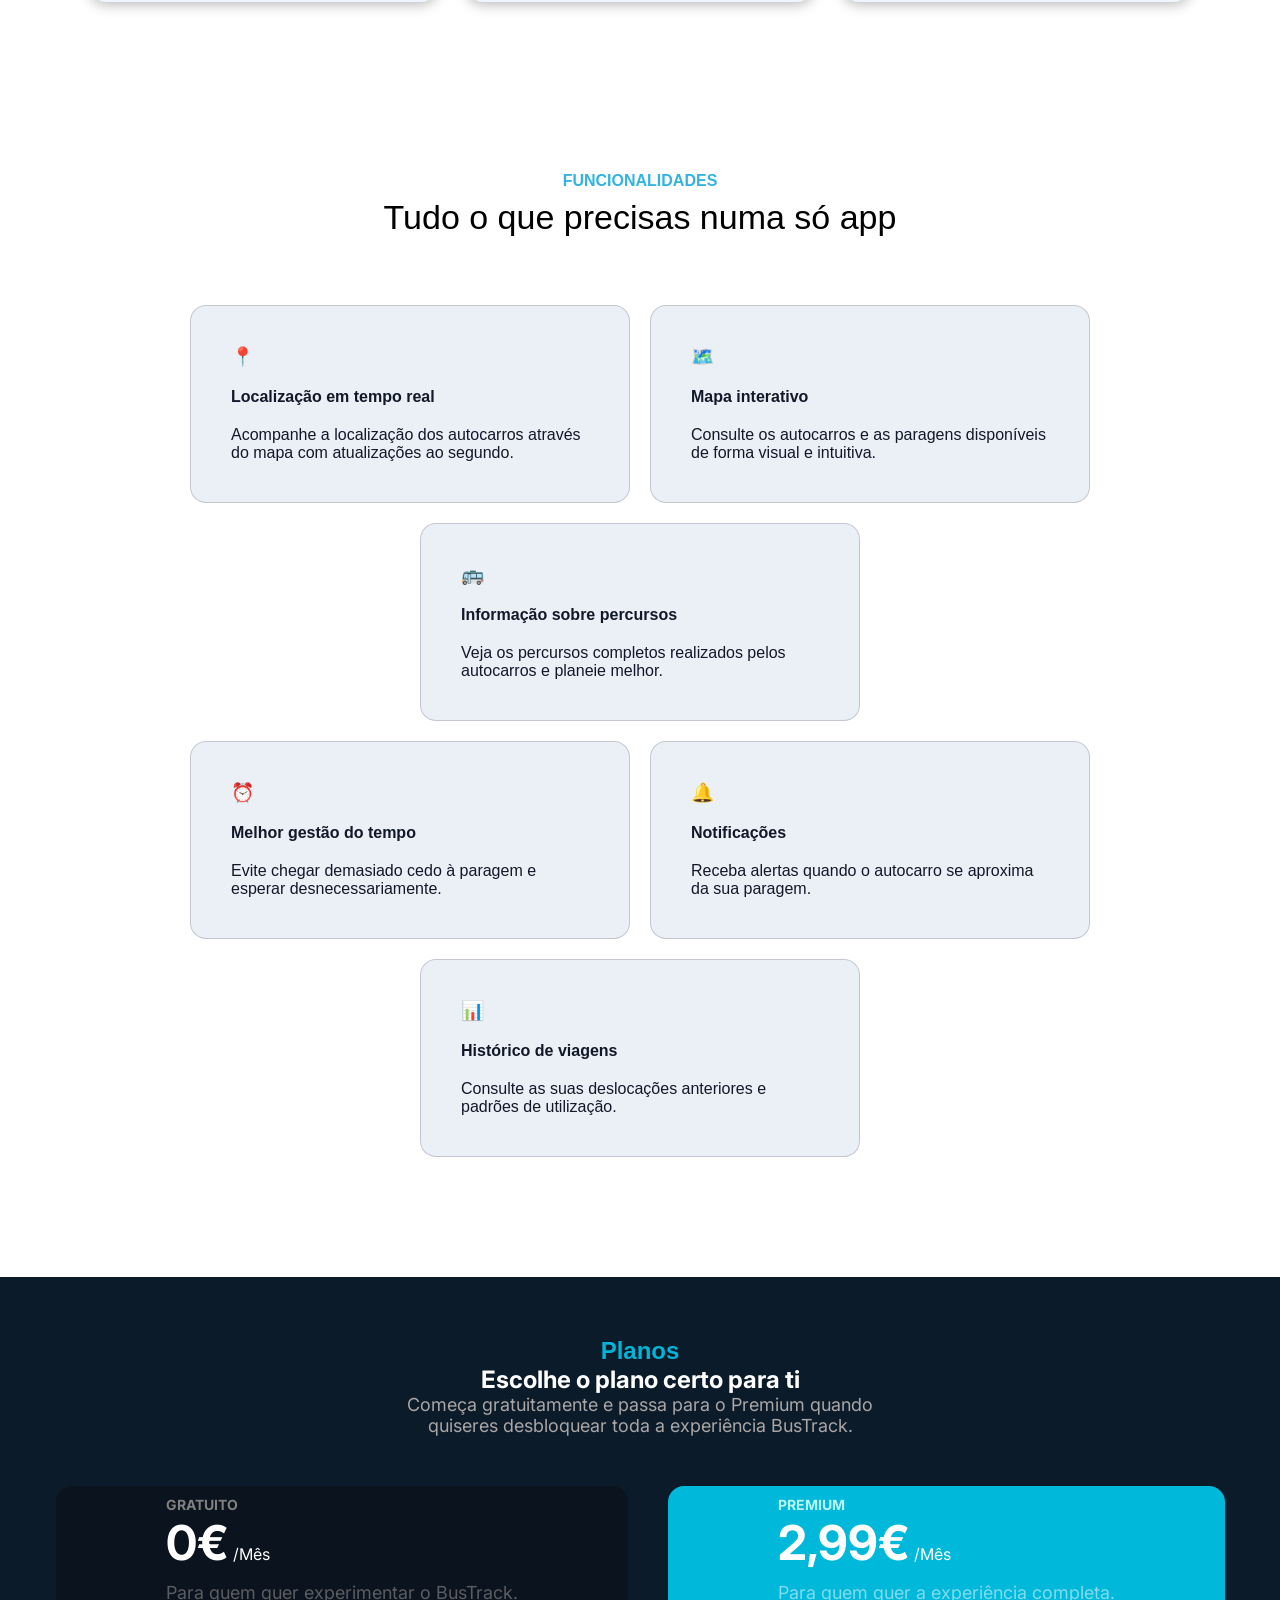
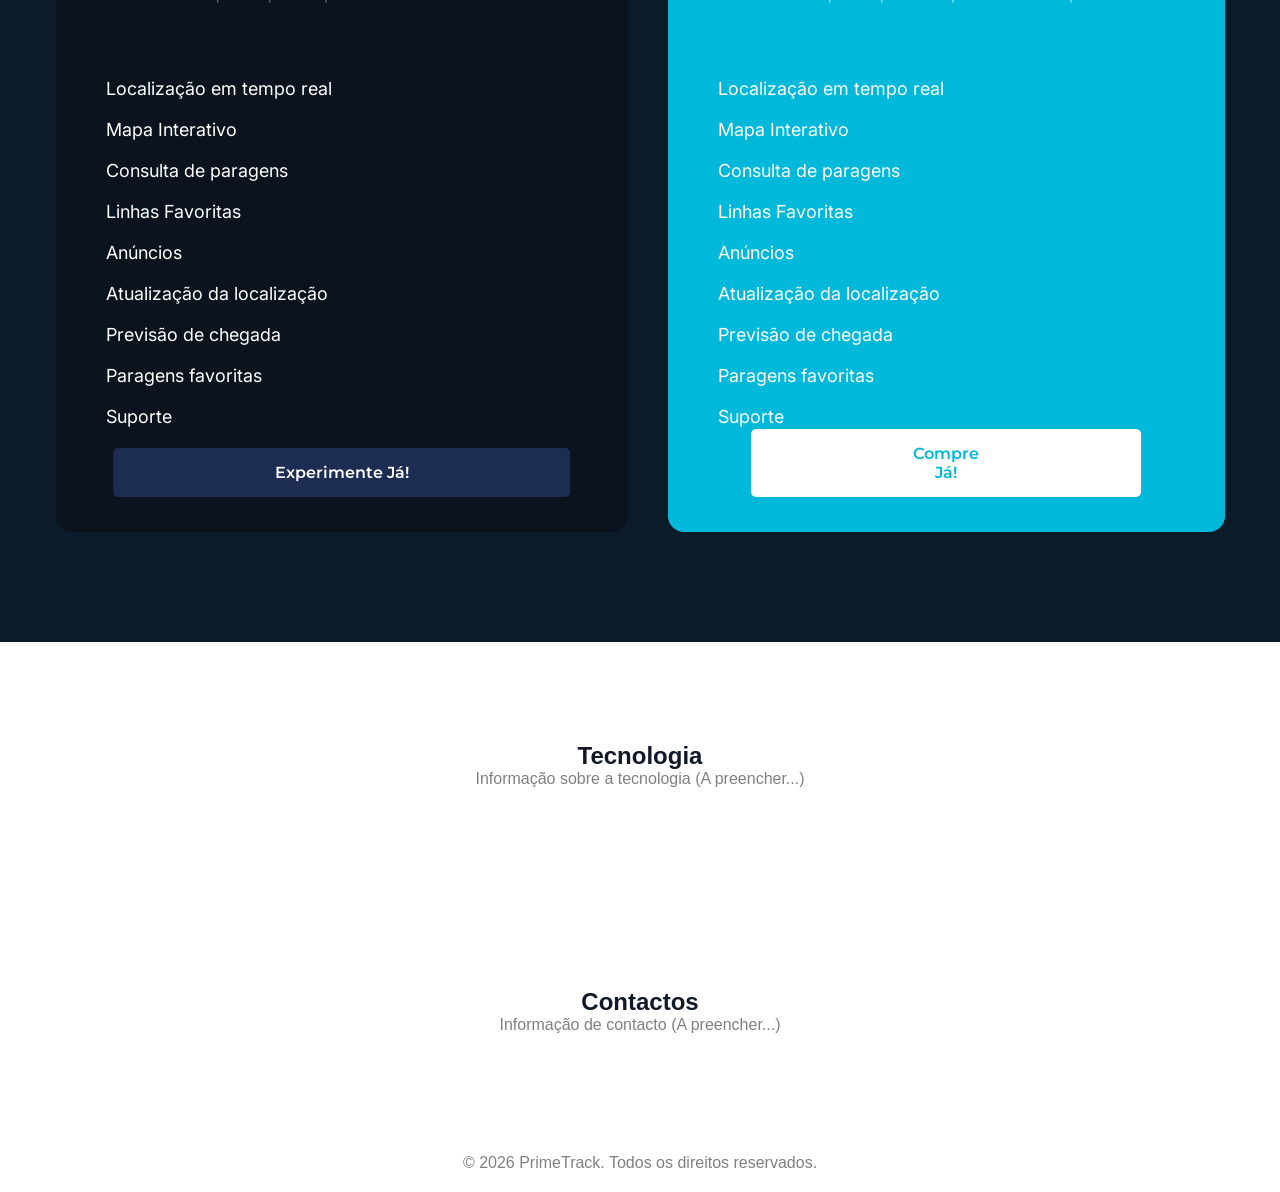
==== commit f5a8414a: "Css Ajeitado" ====
--- a/index.html
+++ b/index.html
@@ -252,12 +252,12 @@
             <p>Começa gratuitamente e passa para o Premium quando <br>quiseres desbloquear toda a experiência BusTrack.</p>
             <div class="uneCaixas" style="justify-content: center;">
                 <div class="caixa">
-                    <h3 style="color: gray; font-size: 14px;">GRATUITO</h3>
+                    <h3 style="color: gray; font-size: 14px;display: flex; justify-content: flex-start; align-items: baseline;">GRATUITO</h3>
                     <div class="precoContainer" style="justify-content: center;">
                         <span class="valor">0€ </span>
                         <span class="periodo">/Mês</span>
                     </div>
-                    <p style="margin-top: 0px; margin-bottom: 75px;">Para quem quer experimentar o BusTrack.</p>
+                    <p style="margin-top: 0px; margin-bottom: 75px; opacity: 50%;">Para quem quer experimentar o BusTrack.</p>
                     <div class="listaPlanos">
                         <p>Localização em tempo real</p>
                         <p>Mapa Interativo</p>
@@ -272,7 +272,7 @@
                     <button class="botaoCaixa">Experimente Já!</button>
                 </div>
                 <div class="caixaDrta">
-                    <h3 style="color: rgb(186, 245, 245); font-size: 14px;">PREMIUM</h3>
+                    <h3 style="color: rgb(186, 245, 245); font-size: 14px; display: flex; justify-content: flex-start; align-items: baseline;">PREMIUM</h3>
                     <div class="precoContainer" style="justify-content: center;">
                         <span class="valor">2,99€ </span>
                         <span class="periodo">/Mês</span>
--- a/style.css
+++ b/style.css
@@ -1,5 +1,9 @@
 @import url('https://fonts.googleapis.com/css2?family=Inter:wght@400;600;700&display=swap');
 @import url('https://fonts.googleapis.com/css2?family=Montserrat:wght@600&display=swap');
+
+/* =========================================
+   1. GERAL E INÍCIO (O teu style.css original)
+   ========================================= */
 *{
     margin: 0;
     padding: 0;
@@ -241,8 +245,7 @@
 .features div span {
     color: white;
 }
-
-/* 
+/* =========================================
    2. SOBRE NÓS (O teu sobreNos.css original)
  */
 #sobre-nos {
@@ -311,7 +314,10 @@
     margin-top : 100px;
     background-color: #0b1b2a;
     color: white;
-    padding-bottom: 50px;
+    margin-bottom: -10px;
+    padding-top: 80px;
+    padding-bottom: 150px; 
+    overflow: hidden;
 }
 #bustrack .produto {
     text-transform: uppercase;
@@ -326,7 +332,7 @@
     width: 90%;
     margin: 0 auto;
     text-align: center;
-    margin-top: 30px;
+    margin-top: 10px;
     color: #ffffff;
 }
 #bustrack .descricao {
@@ -342,7 +348,7 @@
 #bustrack .problema {
     max-width: 620px;
     width: 90%;
-    margin-left: 270px;
+    margin-left: 200px;
     text-align: left;
     font-size: 14px;
     font-family: Outfit, sans-serif;
@@ -356,7 +362,7 @@
     DISPLAY: block; 
     max-width: 630px;
     width: 90%;
-    margin-left: 270px;
+    margin-left: 200px;
     text-align: left;
     font-size: 18px;
     font-family: Outfit, sans-serif;
@@ -432,6 +438,42 @@
     justify-content: center;
     padding: 60px 20px;
     text-align: center;
+
+
+    padding-bottom: 50px;
+}
+#como-funciona .comoFuncionaTitulo{
+    font-family: Inter, sans-serif;
+    color:#00b4d8;
+    font-size: 16px; 
+    padding: 10px;
+}
+#como-funciona .uneCaixas{
+    display: flex;
+    gap: 30px;
+    margin-top: 75px;
+    align-items: stretch;
+    margin-left: 200px;
+    margin-right: 200px;
+}
+#como-funciona .caixa{
+    flex: 2;
+    background-color: #f0f4ff;
+    padding: 20px;
+    padding-top: 10px;
+    border-radius: 16px;
+    box-shadow: 0 2px 14px rgba(0, 0, 0, 0.3);
+    width: 240px;
+}
+#como-funciona p{
+    font-size: 16px;
+}
+#como-funciona h3{
+    font-family: 'Gill Sans', 'Gill Sans MT', Calibri, 'Trebuchet MS', sans-serif;
+}
+#como-funciona h2{
+    font-family: 'Lucida Sans', 'Lucida Sans Regular', 'Lucida Grande', 'Lucida Sans Unicode', Geneva, Verdana, sans-serif;
+
 }
 
 #como-funciona .comoFuncionaTitulo {
@@ -513,12 +555,10 @@
     color: #34b3e0;
 }
 #funcionalidades .texto {
-    font-family: 'arial', sans-serif;
     max-width: 600px;
     width: 90%;
     margin: 0 auto;
     text-align: center;
-    font-size: 37px;
     font-size: 34px;
     line-height: 1.6;
     color: rgb(0, 0, 0);
@@ -540,7 +580,6 @@
 }
 
 
-
 /* 
    6. PLANOS (O teu planos.css original)
     */
@@ -571,10 +610,11 @@
     padding: 110px;
     padding-top: 10px;
     margin-left: 0;
-    text-align: left;
+    text-align: center;
     border-radius: 16px;
     box-shadow: #0a131e;
-    margin-bottom: 10px;
+    padding-bottom: 50px;
+    margin-bottom: 50px;
     position: relative;
 }
 #planos .caixaDrta{
@@ -582,22 +622,29 @@
     padding: 110px;
     padding-top: 10px;
     margin-left: 0;
-    text-align: left;
+    text-align: center;
     border-radius: 16px;
     box-shadow: white;
+    padding-bottom: 50px;
+    margin-bottom: 50px;
     position: relative;
 }
 #planos .uneCaixas{
     display: flex;
     align-items: stretch;
-    gap: 50px;
+    gap: 40px;
     margin-top: 50px;
 }
 #planos .precoContainer{
-    display: flex;
+    display: flex !important;
+    justify-content: flex-start !important; /* Força o alinhamento à esquerda */
     align-items: baseline;
     gap: 4px;
     font-family: 'Inter', sans-serif;
+    margin-bottom: 10px;
+    width: 100% !important; /* Obriga o contentor a esticar tudo */
+    padding-left: 0 !important; 
+    margin-left: 0 !important;
 }
 #planos .valor{
     color: #ffffff;
@@ -610,18 +657,19 @@
     margin-left: -60px;
     padding-bottom: 20px;
 }
-.listaPlanos p{
-    height: 50px;
-}
 #planos .listaPlanosDrta{
     text-align: left;
     color: white;
     margin-left: -60px;
     padding-bottom: 35px;
 }
+#planos .listaPlanos p{
+    color: white;
+    padding-bottom: 20px;
+}
 #planos .listaPlanosDrta p {
     color: white;
-    height: 50px;
+    padding-bottom: 20px;
 }
 #planos .botaoCaixa{
     background-color: #1d2c53;
@@ -632,15 +680,13 @@
     font-family: 'Montserrat', sans-serif;
     font-weight: 600;
     font-size: 16px;
-    margin-bottom: auto;
 
     position: absolute;
-    bottom: 20px; /* <-- MUDA AQUI! 20px é o espaço até ao fundo. Se quiseres menos espaço, põe 10px. Se quiseres mais, põe 40px */
-    left: 50%;
-    transform: translateX(-50%); /* Isto mantém o botão sempre perfeitamente centrado */
-    width: 80%; /* Garante que o botão não fica muito esmagado */
-}
-
+    bottom: 35px; /* Distância exata entre o botão e o fundo da caixa */
+    left: 50%; /* Empurra para o meio */
+    transform: translateX(-50%); /* Centra o botão perfeitamente */
+    width: 80%; /* Opcional: Define a largura do botão para não ficar esmagado */
+}
 #planos .botaoCaixa:hover{
     background-color: #0092b3; 
 }
@@ -653,15 +699,13 @@
     font-family: 'Montserrat', sans-serif;
     font-weight: 600;
     font-size: 16px;
-    margin-bottom: auto;
 
     position: absolute;
-    bottom: 20px; /* <-- MUDA AQUI! 20px é o espaço até ao fundo. Se quiseres menos espaço, põe 10px. Se quiseres mais, põe 40px */
-    left: 50%;
-    transform: translateX(-50%); /* Isto mantém o botão sempre perfeitamente centrado */
-    width: 80%; /* Garante que o botão não fica muito esmagado */
-}
-
+    bottom: 35px; 
+    left: 50%; 
+    transform: translateX(-50%); 
+    width: 70%; 
+}
 #planos .botaoCaixaDrta:hover{
     background-color: #1d2c53;
 }
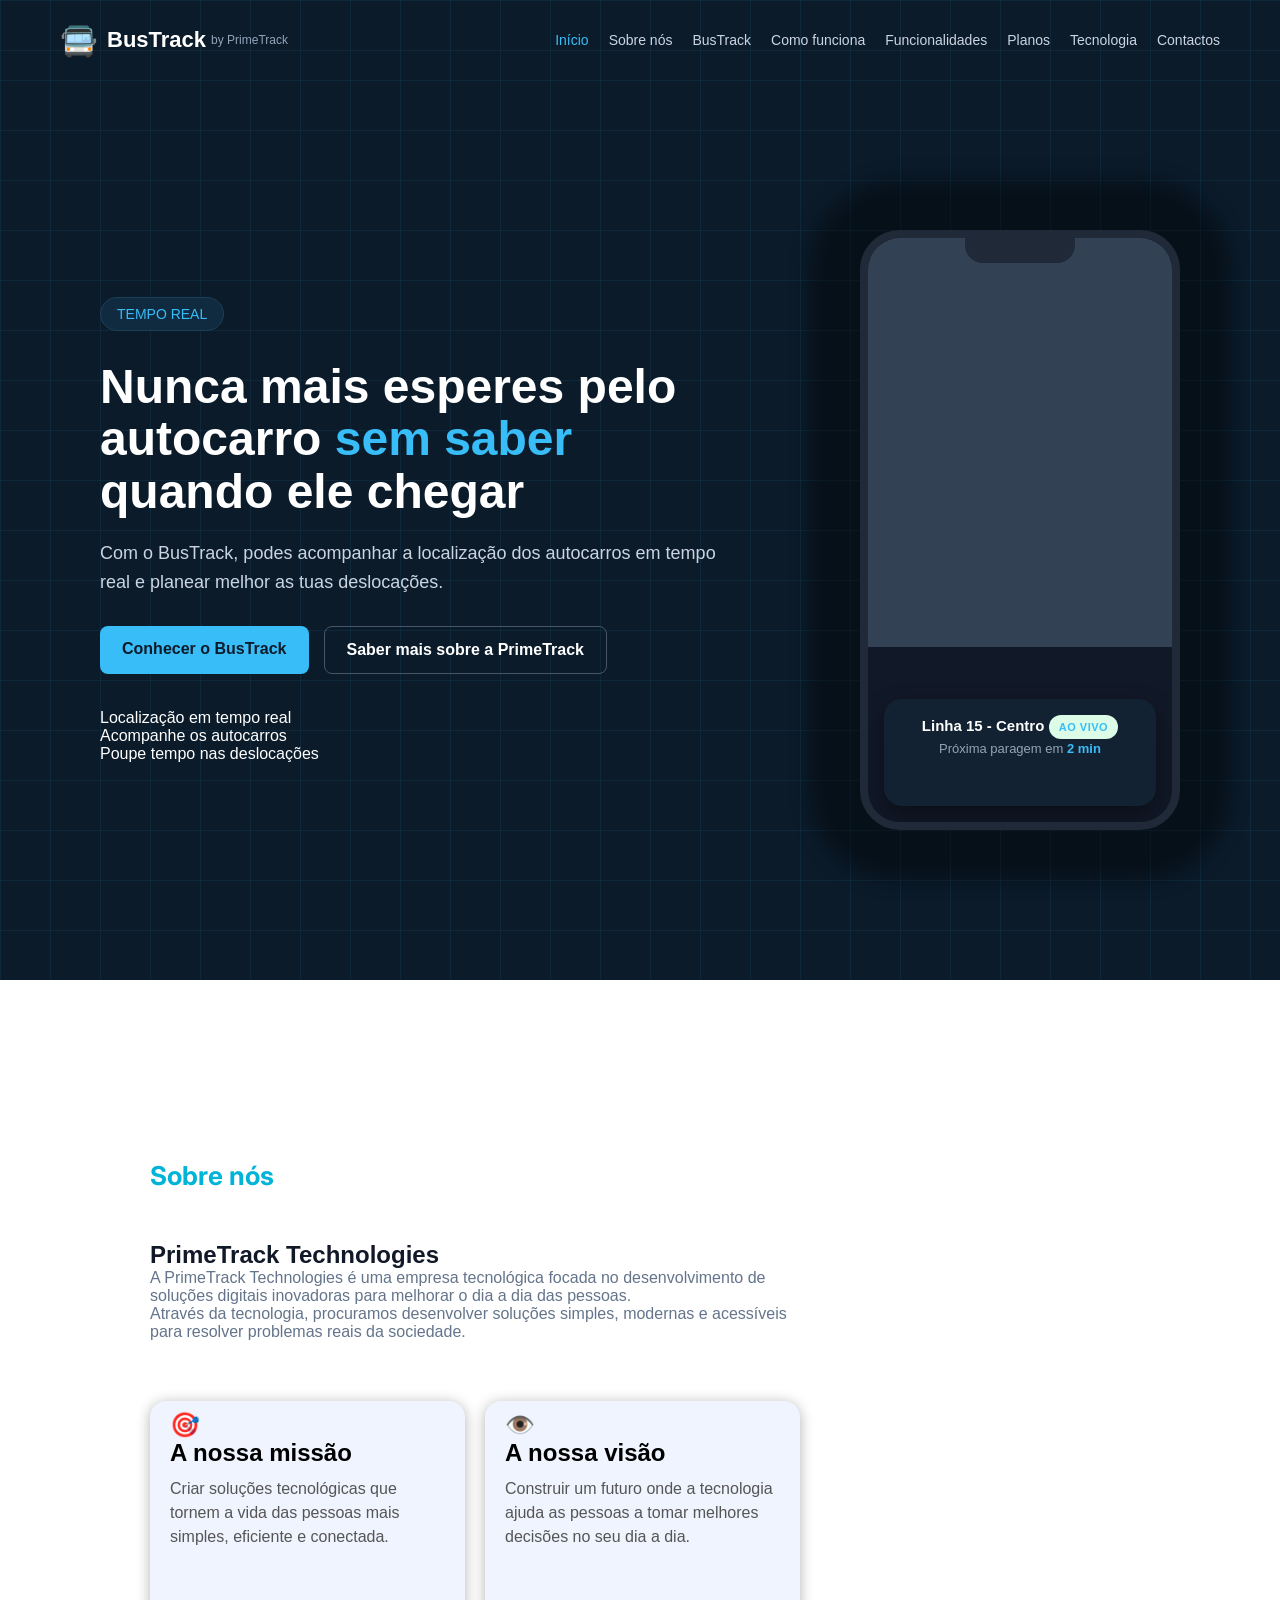
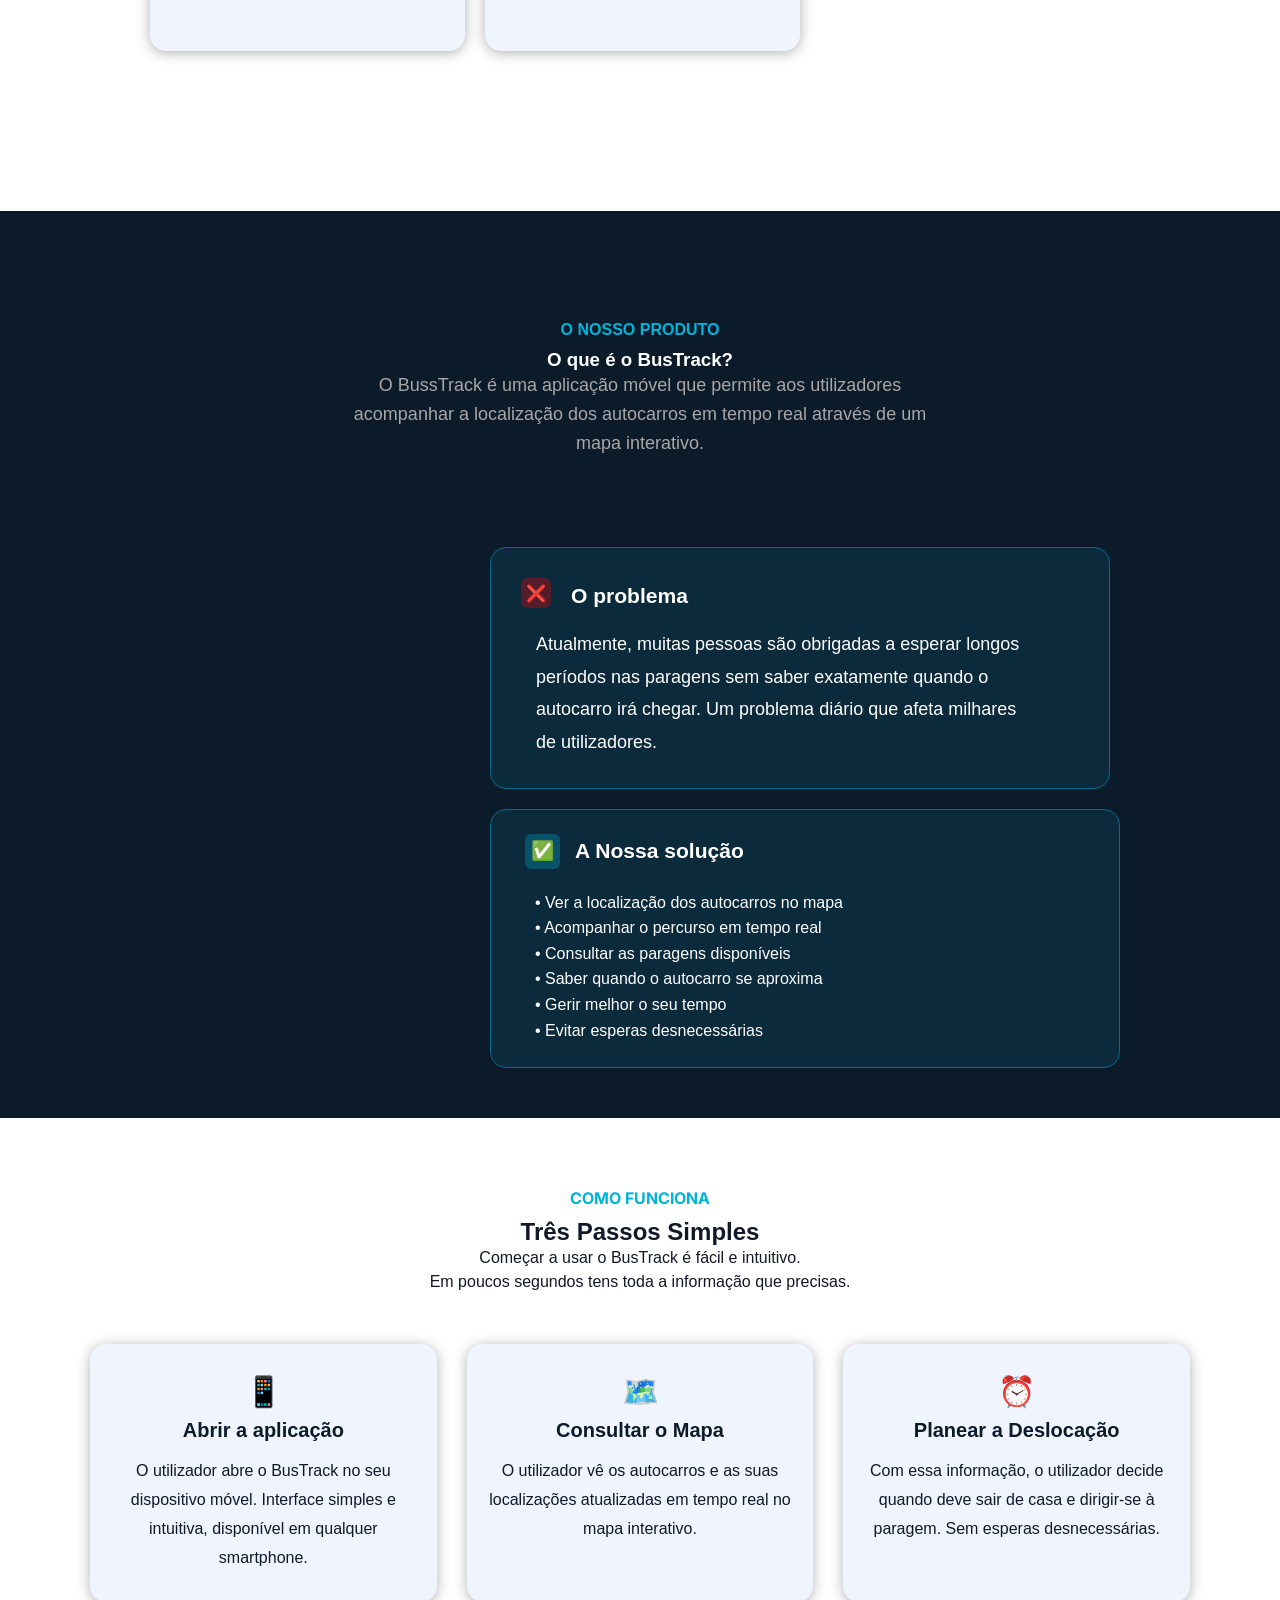
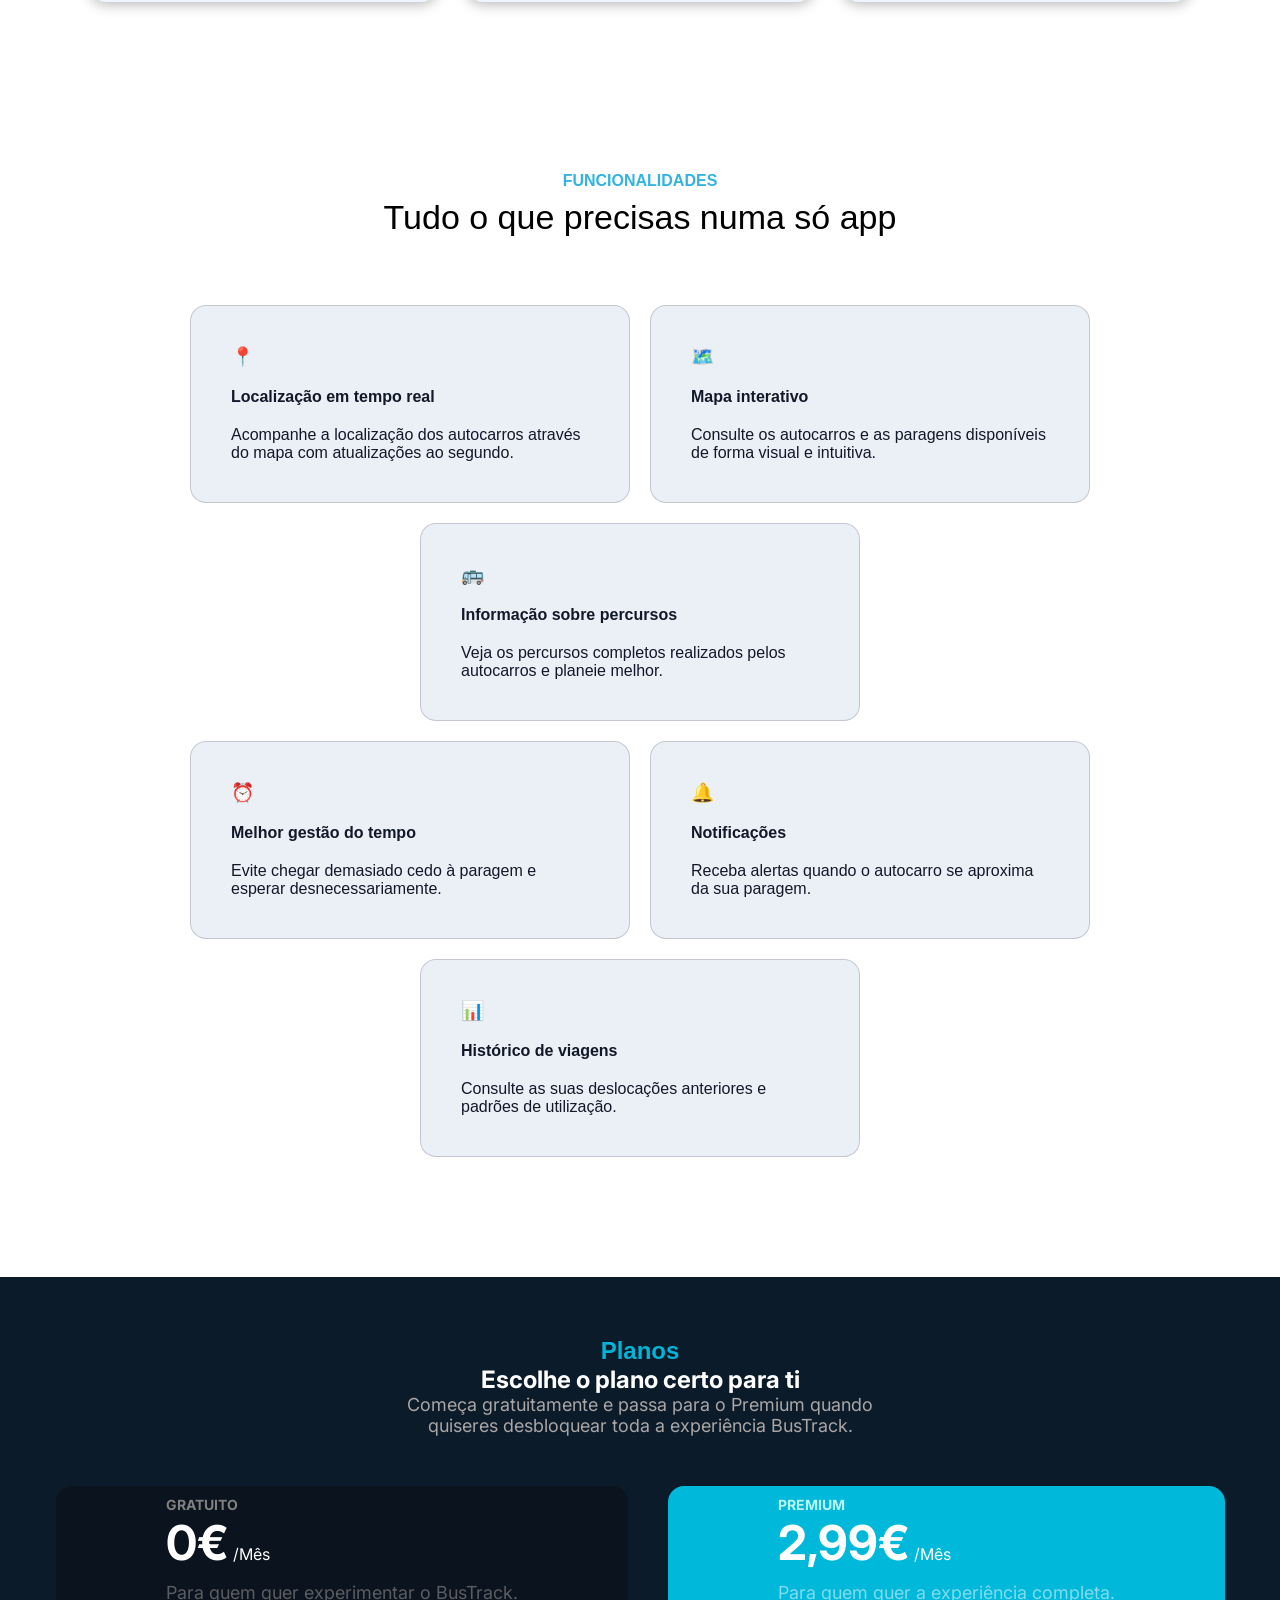
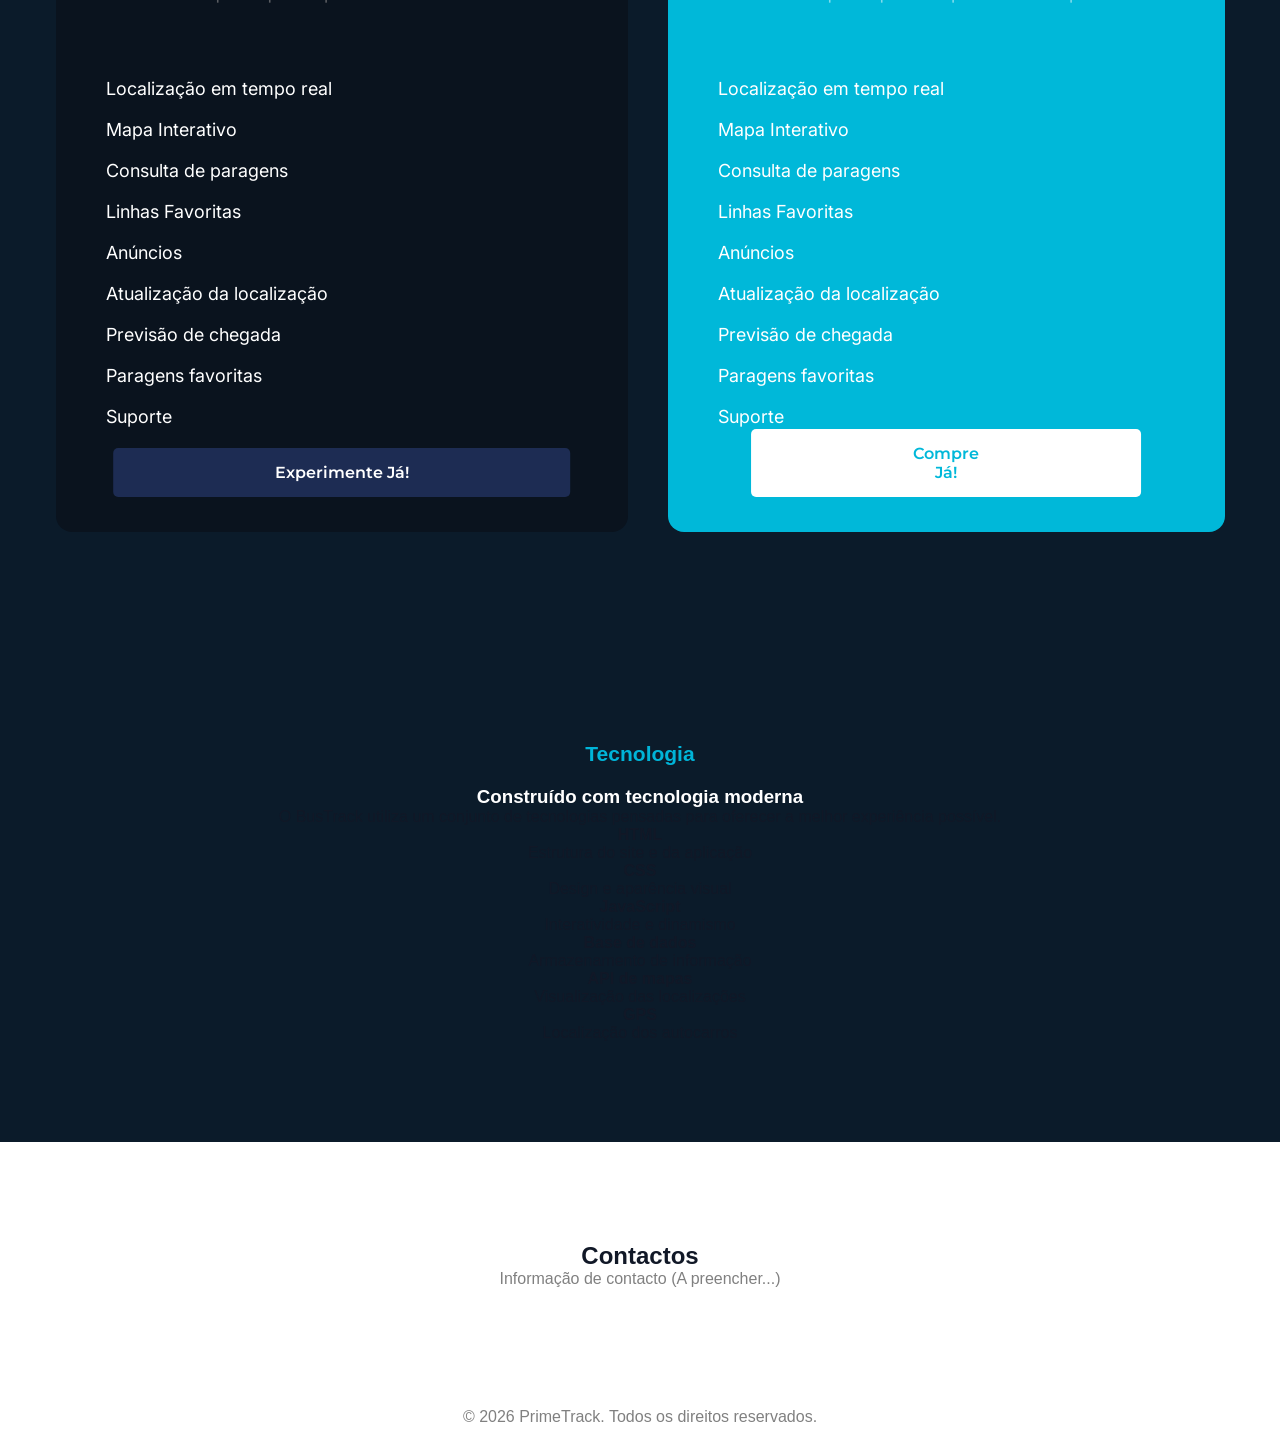
==== commit 09ce9149: "Começei a criar a parte de tecnologia" ====
--- a/index.html
+++ b/index.html
@@ -295,9 +295,42 @@
         </section>
         
         <!-- 7. TECNOLOGIA -->
-        <section id="tecnologia" style="padding: 100px 0; text-align: center;">
-            <h2>Tecnologia</h2>
-            <p style="color: gray;">Informação sobre a tecnologia (A preencher...)</p>
+        <section id="tecnologia" style="padding: 100px 0; text-align: center; background-color: #0b1b2a;">
+
+        <section class="tec.titulo">
+
+        <div class="titulo"> 
+            <h2>Tecnologia</h2> 
+        </div>
+        
+        <div class="titulo2">
+            <h1>Construído com tecnologia moderna</h1>
+         </div>
+
+        <div class="texto">
+            <p>O BusTrack utiliza um conjunto de tecnologias pensadas para oferecer a melhor experiência possível.</p>
+        </div>
+        </section>
+
+            <h4>HTML</h4>
+            <p>Estrutura do site e da aplicação</p>
+
+            <h4>CSS</h4>
+            <p>Design e aparência visual</p>
+
+            <h4>JavaScript</h4>
+            <p>Interatividade e dinamismo</p>
+
+            <h4>Base de dados</h4>
+            <p>Armazenamento de informação</p>
+
+            <h4>API de mapas</h4>
+            <p>Visualização das localizações</p>
+
+            <h4>GPS</h4>
+            <p>Localização dos autocarros</p>
+
+        
         </section>
 
         <!-- 8. CONTACTOS -->
--- a/style.css
+++ b/style.css
@@ -348,7 +348,7 @@
 #bustrack .problema {
     max-width: 620px;
     width: 90%;
-    margin-left: 200px;
+    margin-left: 490px;
     text-align: left;
     font-size: 14px;
     font-family: Outfit, sans-serif;
@@ -362,7 +362,7 @@
     DISPLAY: block; 
     max-width: 630px;
     width: 90%;
-    margin-left: 200px;
+    margin-left: 490px;
     text-align: left;
     font-size: 18px;
     font-family: Outfit, sans-serif;
@@ -708,4 +708,26 @@
 }
 #planos .botaoCaixaDrta:hover{
     background-color: #1d2c53;
+}
+
+
+/* 
+   7. Tecnologia 
+    */
+
+
+#tecnologia .titulo {
+    color: #00b4d8;
+    margin-bottom: 20px;
+    font-size: 14px;
+
+}
+
+#tecnologia .titulo2 {
+    color: #ffffff;
+    font-family: 'Outfit', sans-serif;
+}
+
+#tecnlogia .texto {
+    color: #ecf2f3;
 }
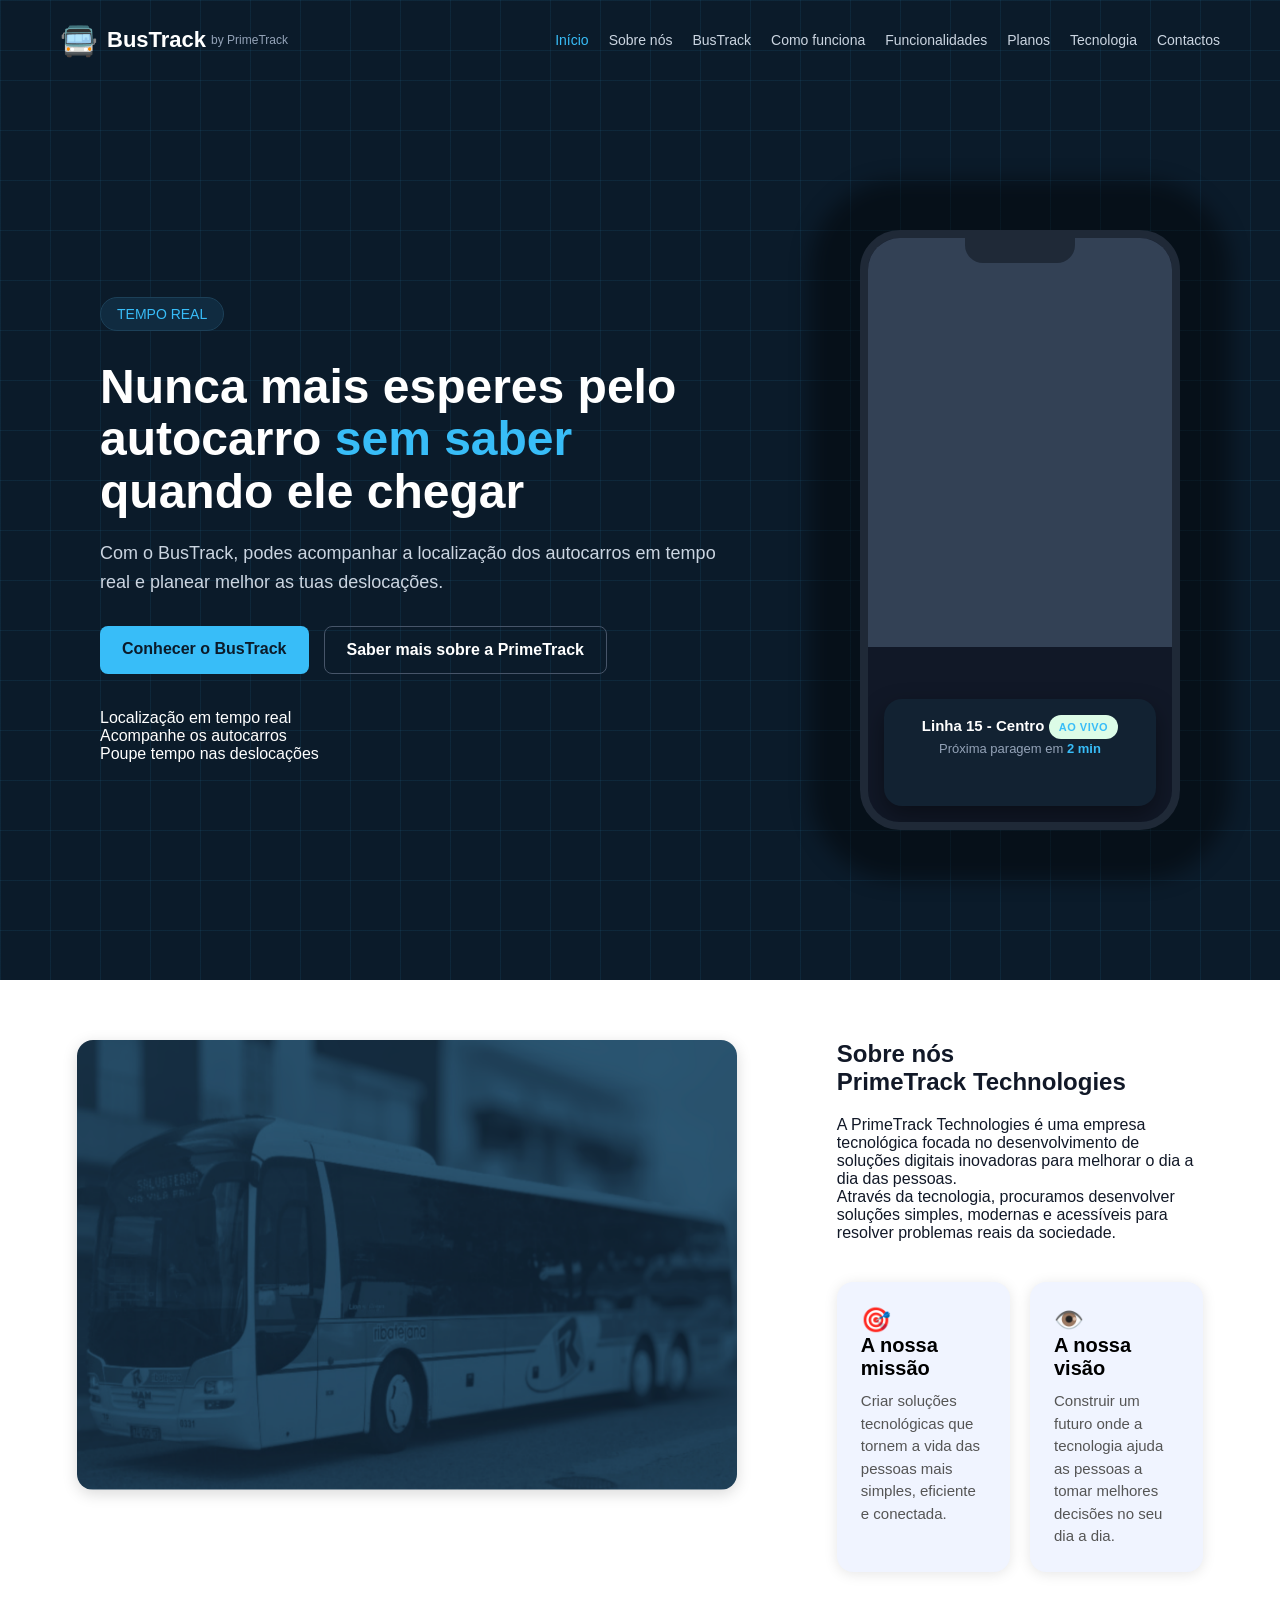
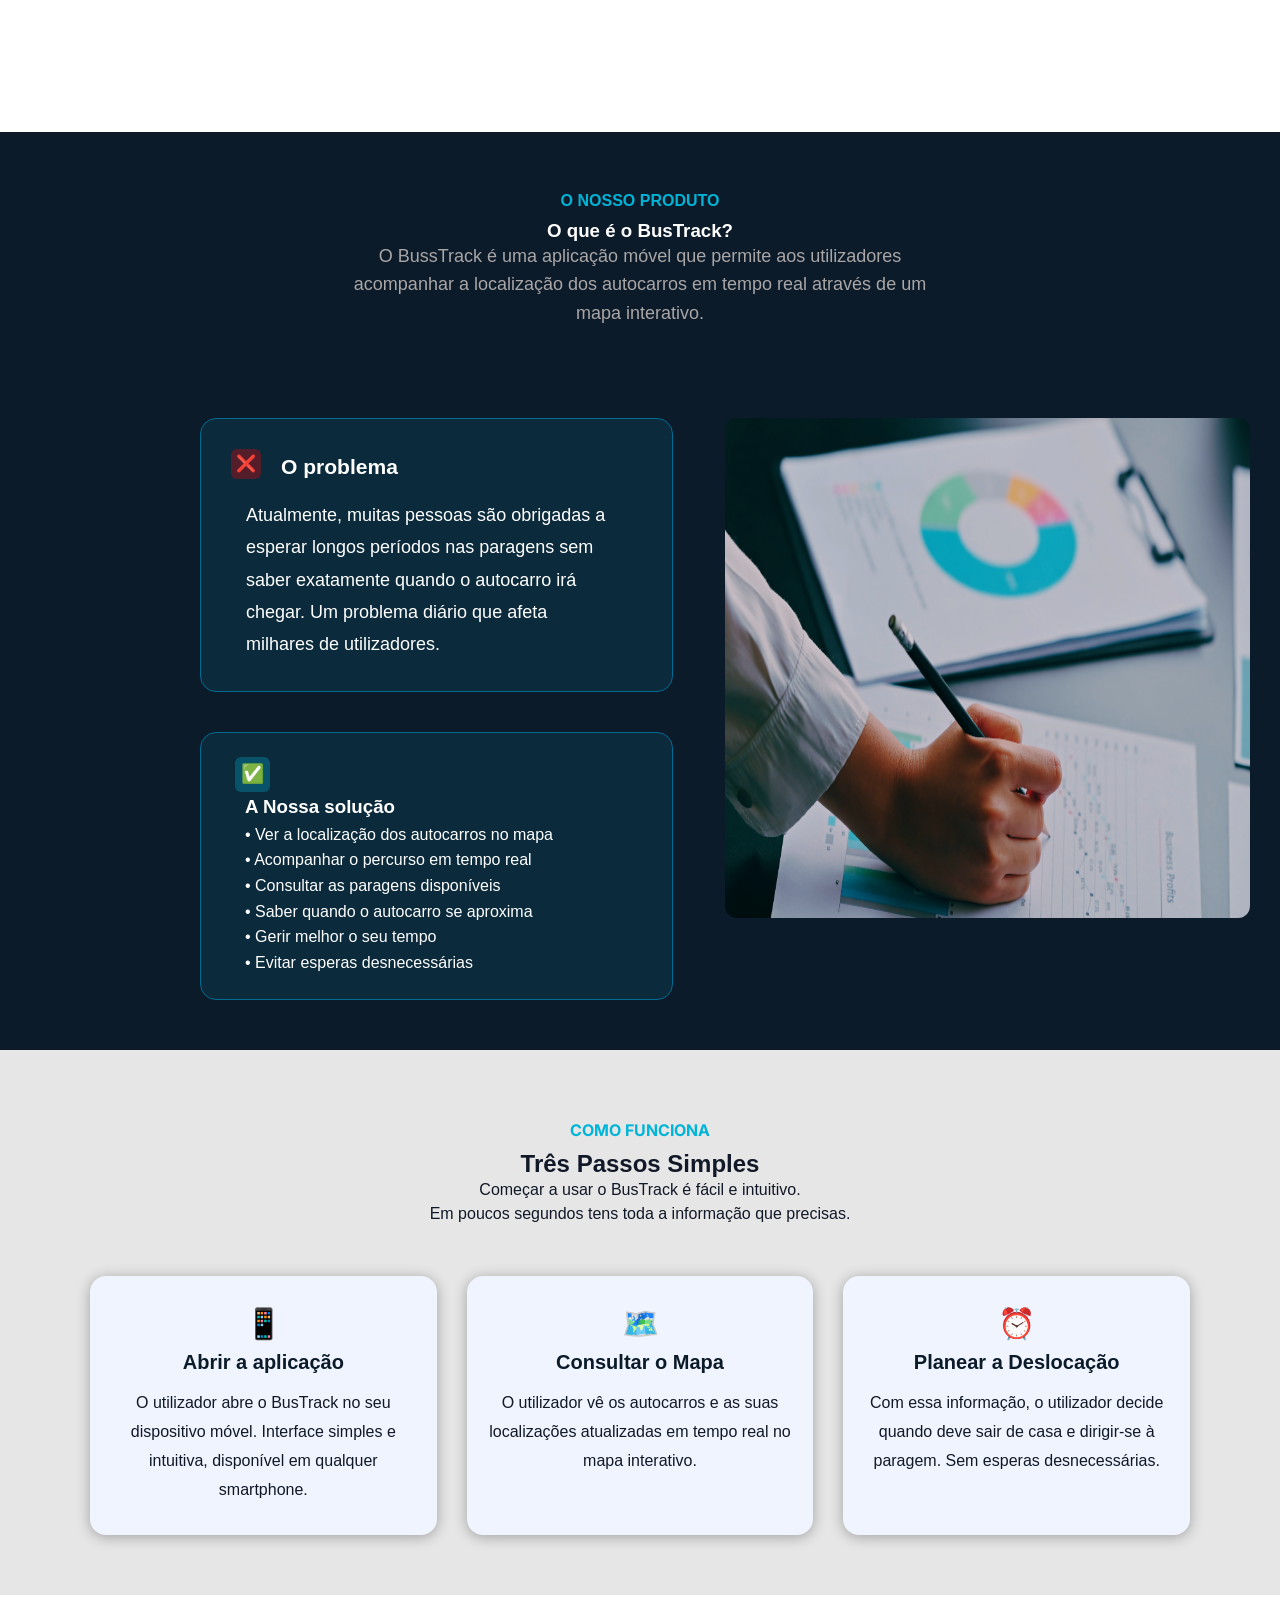
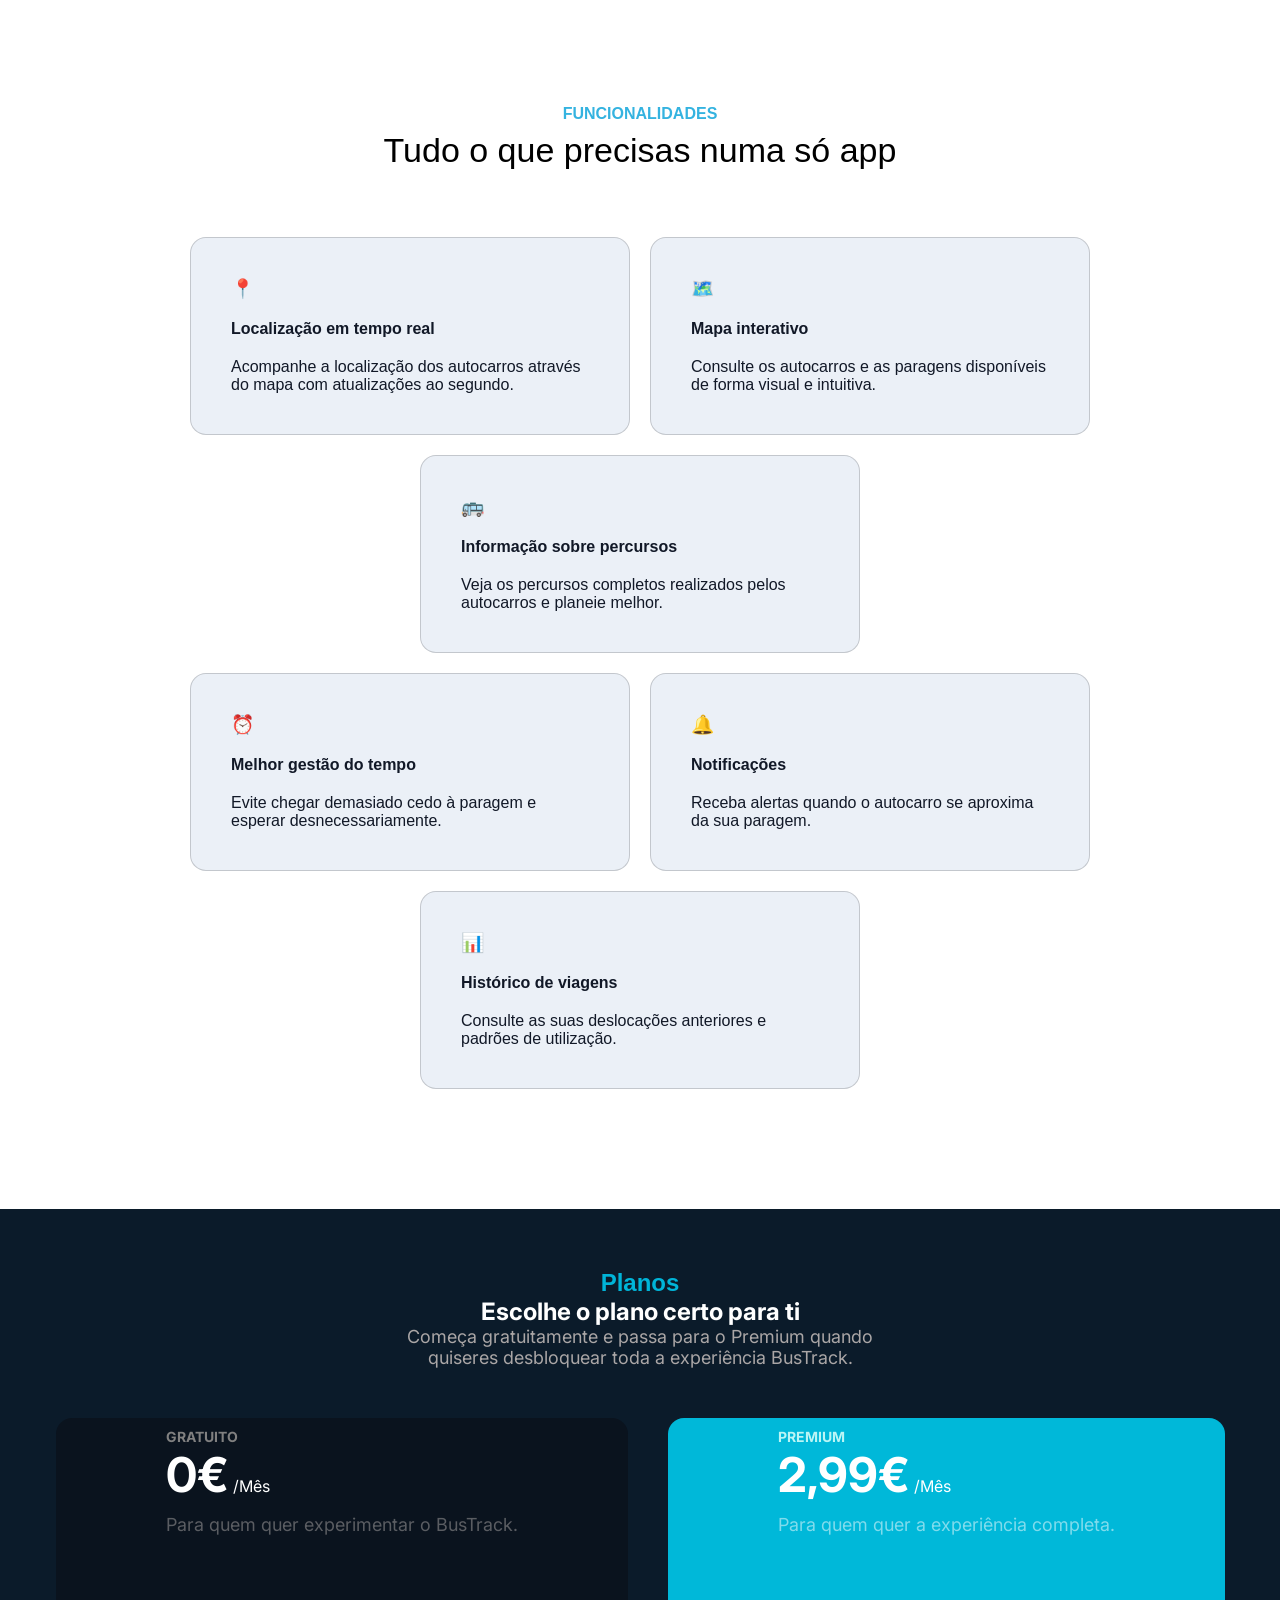
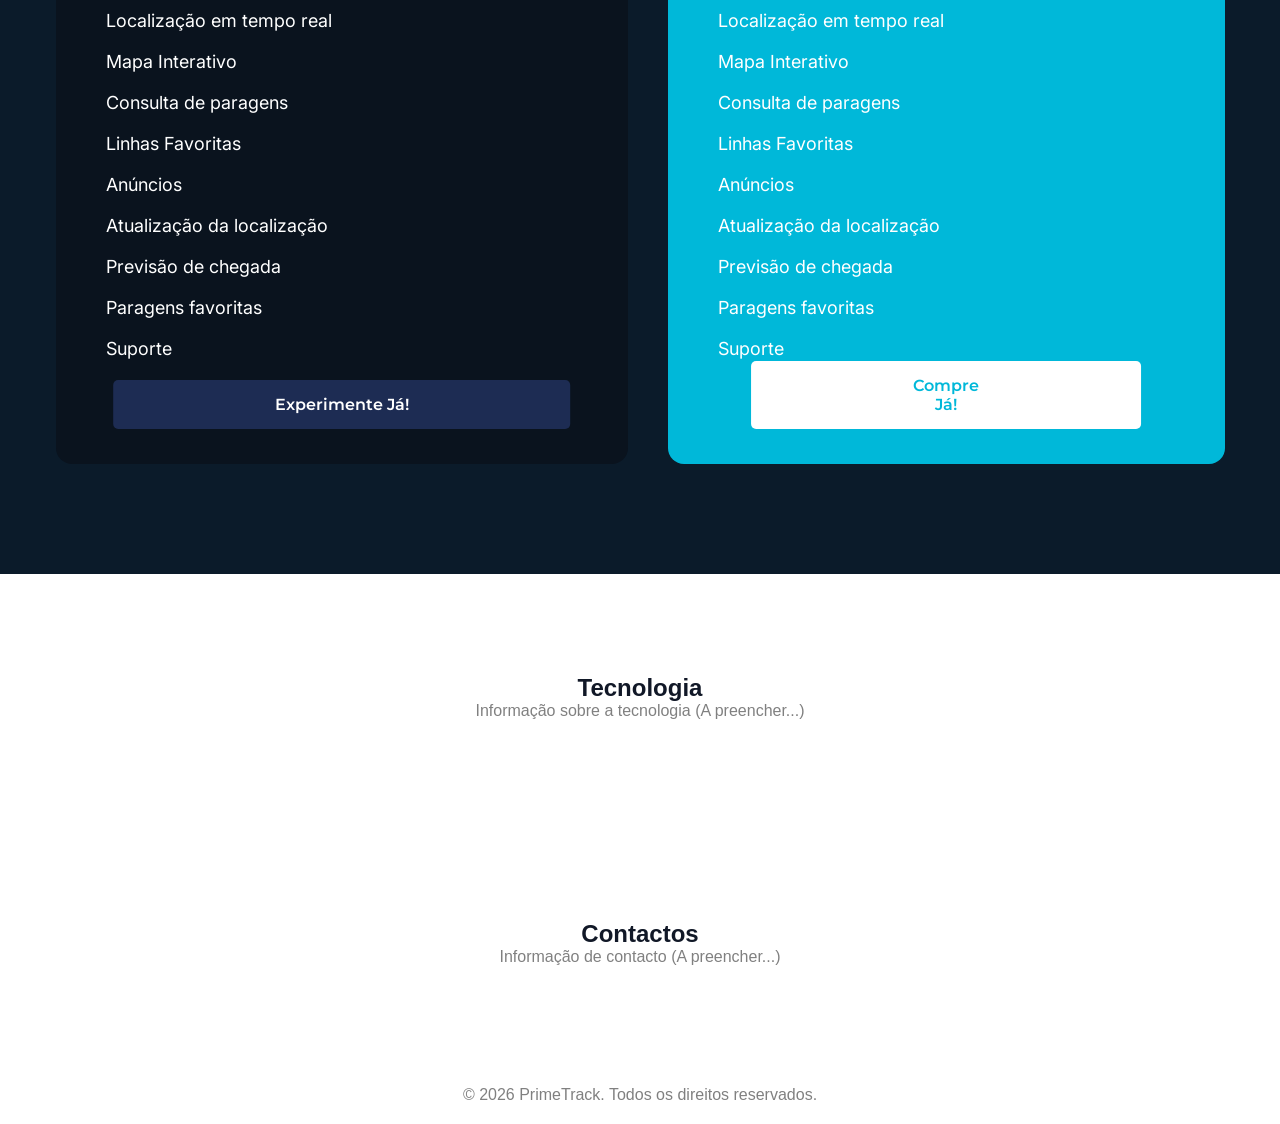
==== commit 0540a80c: "Adicionei as imagens" ====
--- a/index.html
+++ b/index.html
@@ -77,23 +77,26 @@
         <section id="sobre-nos" style="padding: 60px 0;">
             <div class="paginaSobreNos">
                 <div class="colunaEsquerda">
-                    <h1 class="sobrenosStyle">Sobre nós</h1>
-                    <h1>PrimeTrack Technologies</h1>
-                    <p class="pstyleSobreNos">A PrimeTrack Technologies é uma empresa tecnológica focada no desenvolvimento de soluções digitais inovadoras para melhorar o dia a dia das pessoas.</p>
-                    <p class="pstyleSobreNos">Através da tecnologia, procuramos desenvolver soluções simples, modernas e acessíveis para resolver problemas reais da sociedade.</p>
-                    <div class="uneCaixas">
-                        <div class="caixa">
-                            <h2>🎯</h2>
-                            <h3>A nossa missão</h3>
-                            <p>Criar soluções tecnológicas que tornem a vida das pessoas mais simples, eficiente e conectada.</p>
+                    <img src="imgSobreNos.png" width="40">
+                </div>
+                    <div class="colunaDireita">
+                        <h1 class="sobrenosStyle">Sobre nós</h1>
+                        <h1 style="margin-bottom: 20px;">PrimeTrack Technologies</h1>
+                        <p class="pstyleSobreNos">A PrimeTrack Technologies é uma empresa tecnológica focada no desenvolvimento de soluções digitais inovadoras para melhorar o dia a dia das pessoas.</p>
+                        <p class="pstyleSobreNos">Através da tecnologia, procuramos desenvolver soluções simples, modernas e acessíveis para resolver problemas reais da sociedade.</p>
+                        <div class="uneCaixas">
+                            <div class="caixa">
+                                <h2>🎯</h2>
+                                <h3>A nossa missão</h3>
+                                <p>Criar soluções tecnológicas que tornem a vida das pessoas mais simples, eficiente e conectada.</p>
+                            </div>
+                            <div class="caixa">
+                                <h2>👁️</h2>
+                                <h3>A nossa visão</h3>
+                                <p>Construir um futuro onde a tecnologia ajuda as pessoas a tomar melhores decisões no seu dia a dia.</p>
+                            </div>
                         </div>
-                        <div class="caixa">
-                            <h2>👁️</h2>
-                            <h3>A nossa visão</h3>
-                            <p>Construir um futuro onde a tecnologia ajuda as pessoas a tomar melhores decisões no seu dia a dia.</p>
-                        </div>
-                    </div>
-                </div>
+                    </div>
             </div>
         </section>
 
@@ -108,39 +111,51 @@
             <section class="descricao">
                 <div><p>O BussTrack é uma aplicação móvel que permite aos utilizadores acompanhar a localização dos autocarros em tempo real através de um mapa interativo.</p></div>
             </section>
-            <section class="problema">
-
-                    <section class="fundo-simb">
-                        <div><h3>❌</h3></div>
+
+            <div class="uneColunas">
+
+                <div class="colunaEsquerda">
+
+                    <section class="problema">
+
+                            <section class="fundo-simb">
+                                <div><h3>❌</h3></div>
+                            </section>
+
+                            <section class="lado-lado">
+                            <h3>O problema</h3>
+                            </section>
+                            <p>
+                                <div class="tamanho-texto">
+                                Atualmente, muitas pessoas são obrigadas a esperar longos períodos nas paragens sem saber exatamente quando o autocarro irá chegar. Um problema diário que afeta milhares de utilizadores.
+                                </div>
+                            </p>
                     </section>
-
-                    <section class="lado-lado">
-                    <h3>O problema</h3>
+                    <section class="solucao">
+                        <div>
+                            <div class="tamanho-texto2">
+                                <section class="fundo-verde">
+                                    <div><h3>✅</h3></div>
+                                </section>
+                                <div class="lado-lado2">
+                                    <h3>A Nossa solução</h3>
+                                </div>
+                                <p> • Ver a localização dos autocarros no mapa</p>
+                                <p> • Acompanhar o percurso em tempo real</p>
+                                <p> • Consultar as paragens disponíveis</p>
+                                <p> • Saber quando o autocarro se aproxima</p>
+                                <p> • Gerir melhor o seu tempo</p>
+                                <p> • Evitar esperas desnecessárias</p>
+                            </div>
+                        </div>
                     </section>
-                    <p>
-                        <div class="tamanho-texto">
-                        Atualmente, muitas pessoas são obrigadas a esperar longos períodos nas paragens sem saber exatamente quando o autocarro irá chegar. Um problema diário que afeta milhares de utilizadores.
-                        </div>
-                    </p>
-            </section>
-            <section class="solucao">
-                <div>
-                    <div class="tamanho-texto2">
-                        <section class="fundo-verde">
-                            <div><h3>✅</h3></div>
-                        </section>
-                        <div class="lado-lado2">
-                            <h3>A Nossa solução</h3>
-                        </div>
-                        <p> • Ver a localização dos autocarros no mapa</p>
-                        <p> • Acompanhar o percurso em tempo real</p>
-                        <p> • Consultar as paragens disponíveis</p>
-                        <p> • Saber quando o autocarro se aproxima</p>
-                        <p> • Gerir melhor o seu tempo</p>
-                        <p> • Evitar esperas desnecessárias</p>
-                    </div>
-                </div>
-            </section>
+                </div>
+
+                <div class="colunaDireita">
+                    <img src="imgNossoProduto.png">
+                </div>
+
+            </div>
         </section>
 
         <!-- 4. COMO FUNCIONA -->
@@ -295,42 +310,9 @@
         </section>
         
         <!-- 7. TECNOLOGIA -->
-        <section id="tecnologia" style="padding: 100px 0; text-align: center; background-color: #0b1b2a;">
-
-        <section class="tec.titulo">
-
-        <div class="titulo"> 
-            <h2>Tecnologia</h2> 
-        </div>
-        
-        <div class="titulo2">
-            <h1>Construído com tecnologia moderna</h1>
-         </div>
-
-        <div class="texto">
-            <p>O BusTrack utiliza um conjunto de tecnologias pensadas para oferecer a melhor experiência possível.</p>
-        </div>
-        </section>
-
-            <h4>HTML</h4>
-            <p>Estrutura do site e da aplicação</p>
-
-            <h4>CSS</h4>
-            <p>Design e aparência visual</p>
-
-            <h4>JavaScript</h4>
-            <p>Interatividade e dinamismo</p>
-
-            <h4>Base de dados</h4>
-            <p>Armazenamento de informação</p>
-
-            <h4>API de mapas</h4>
-            <p>Visualização das localizações</p>
-
-            <h4>GPS</h4>
-            <p>Localização dos autocarros</p>
-
-        
+        <section id="tecnologia" style="padding: 100px 0; text-align: center;">
+            <h2>Tecnologia</h2>
+            <p style="color: gray;">Informação sobre a tecnologia (A preencher...)</p>
         </section>
 
         <!-- 8. CONTACTOS -->
--- a/style.css
+++ b/style.css
@@ -246,67 +246,80 @@
     color: white;
 }
 /* =========================================
-   2. SOBRE NÓS (O teu sobreNos.css original)
- */
+   2. SOBRE NÓS (Corrigido)
+   ========================================= */
 #sobre-nos {
     font-family: Arial, sans-serif;
     background-color: white;
-    max-width: 1200px;
-    margin: 20px auto;
-    padding: 20px 10px;
-    margin-left: 50px;
-    margin-top: 20px;
-}
+    width: 100%;
+    max-width: 88%;
+    margin: 0 auto;
+    padding: 60px 20px;
+}
+
 #sobre-nos .paginaSobreNos {
-    display: flex;
-    align-items: flex-start;
-    align-items: left;
-}
+    display: flex !important;
+    flex-direction: row !important;
+    align-items: flex-start !important;
+    justify-content: space-between !important;
+    gap: 100px !important;
+    width: 100% !important;
+}
+
+/* COLUNA ESQUERDA: Removemos o margin-right: 450px que estava a esmagar tudo! */
+#sobre-nos .colunaDireita {
+    flex: 1.2 !important; /* Ocupa a largura necessária para o texto respirar */
+    margin: 0 !important;  /* LIMPA os 450px e 100px de margem antigos */
+    width: 100% !important;
+}
+
+/* COLUNA DIREITA (IMAGEM) */
 #sobre-nos .colunaEsquerda {
-    flex: 1;
-    margin-right: 450px;
-    margin-left: 100px ;
-}
-#sobre-nos .sobrenosStyle {
-    font-family: Inter, sans-serif;
-    color:#00b4d8;
-    font-size: 26px;
-    margin-bottom: 50px;
-    margin-top: 100px;
-}
+    flex: 0.8 !important;
+    display: flex;
+    justify-content: flex-end !important;
+    align-items: flex-start !important;
+    margin: 0;
+}
+
+/* Ajuste do tamanho da imagem */
+#sobre-nos .colunaEsquerda img, 
+.imagem-sobre {
+    width: 660px !important;
+    height: 450px !important;
+    border-radius: 16px;
+    box-shadow: 0 4px 15px rgba(0, 0, 0, 0.15);
+}
+
+/* CAIXAS DA MISSÃO E VISÃO (Lado a Lado com espaço normal) */
 #sobre-nos .uneCaixas {
-    display: flex;
-    gap: 20px;
-    margin-top: 60px;
-    align-items: stretch;
-}
+    display: flex !important;
+    gap: 20px !important;
+    margin-top: 40px !important;
+    width: 100% !important;
+}
+
 #sobre-nos .caixa {
-    flex: 2;
+    flex: 1 !important;
+    width: 100% !important; /* Corrige o width: 50px antigo */
+    max-width: 100% !important;
     background-color: #f0f4ff;
-    padding: 20px;
-    padding-top: 10px;
-    border-radius: 16px;
-    box-shadow: 0 2px 14px rgba(0, 0, 0, 0.3);
-    max-width: 500px;
-    width: 50px;
-    max-width: 100%;
-    min-height: 250px;
-}
+    padding: 24px;
+    border-radius: 16px;
+    box-shadow: 0 2px 14px rgba(0, 0, 0, 0.1);
+}
+
 #sobre-nos .caixa h3 {
-    font-size: 24px;
+    font-size: 20px;
     margin-bottom: 10px;
     color: #000000;
 }
+
 #sobre-nos .caixa p {
-    font-size: 16px;
+    font-size: 15px;
     line-height: 1.5;
     color: #555;
-}
-#sobre-nos .pstyleSobreNos {
-    padding: auto;
-    color: #64748b;
-}
-
+}   
 /* 
    3. O PRODUTO (O teu Busstrack.css original)
     */
@@ -325,7 +338,7 @@
     color:  #00b4d8;
     justify-content: center;
     font-family: 'arial', sans-serif;
-    padding-top: 50px;
+    padding-top: 0px;
 }
 #bustrack .titulo {
     font-family: Outfit, sans-serif;
@@ -348,7 +361,7 @@
 #bustrack .problema {
     max-width: 620px;
     width: 90%;
-    margin-left: 490px;
+    margin-left: 200px;
     text-align: left;
     font-size: 14px;
     font-family: Outfit, sans-serif;
@@ -362,7 +375,7 @@
     DISPLAY: block; 
     max-width: 630px;
     width: 90%;
-    margin-left: 490px;
+    margin-left: 200px;
     text-align: left;
     font-size: 18px;
     font-family: Outfit, sans-serif;
@@ -418,12 +431,44 @@
     margin-left: -10px;
     vertical-align: middle;
 }
-#bustrack .lado-lado2{
-    display: flex;
-    margin-left: 40px;
-    margin-top: -35px;
-    font-size:18px;
-    margin-bottom: 22px;
+/* CONTENTOR PAI (Segura as duas colunas lado a lado) */
+#bustrack .uneColunas {
+    display: flex !important;
+    align-items: flex-start !important; /* Alinha o TOPO de ambas as colunas */
+    justify-content: space-between !important;
+    gap: 230px !important; /* Espaço uniforme entre o texto e a imagem */
+    margin-top: 40px !important;
+    width: 100% !important;
+}
+
+/* COLUNA ESQUERDA (Caixas do Problema e Solução) */
+#bustrack .colunaEsquerda {
+    flex: 1 !important;
+    display: flex !important;
+    flex-direction: column !important; /* Coloca o Problema e a Solução um debaixo do outro */
+    gap: 20px !important;
+    margin: 0 !important; /* Limpa margens antigas que deslocam o bloco */
+    width: 100% !important;
+}
+
+/* COLUNA DIREITA (Imagem) */
+#bustrack .colunaDireita {
+    flex: 1 !important;
+    margin: 0 !important;
+    display: flex !important;
+    justify-content: flex-end !important;
+    align-items: flex-start !important;
+    width: 100% !important;
+}
+
+/* AJUSTE DA IMAGEM */
+#bustrack .colunaDireita img {
+    width: 100% !important;
+    max-width: 100% !important;
+    height: 500px !important;
+    display: block !important;
+    border-radius: 12px;
+    margin-right:30px ;
 }
 
 /* 
@@ -431,7 +476,7 @@
     */
 #como-funciona {
     font-family: Arial, sans-serif;
-    background-color: white;
+    background-color: rgb(230, 230, 230);
     display: flex;
     flex-direction: column;
     align-items: center; 
@@ -708,26 +753,4 @@
 }
 #planos .botaoCaixaDrta:hover{
     background-color: #1d2c53;
-}
-
-
-/* 
-   7. Tecnologia 
-    */
-
-
-#tecnologia .titulo {
-    color: #00b4d8;
-    margin-bottom: 20px;
-    font-size: 14px;
-
-}
-
-#tecnologia .titulo2 {
-    color: #ffffff;
-    font-family: 'Outfit', sans-serif;
-}
-
-#tecnlogia .texto {
-    color: #ecf2f3;
 }
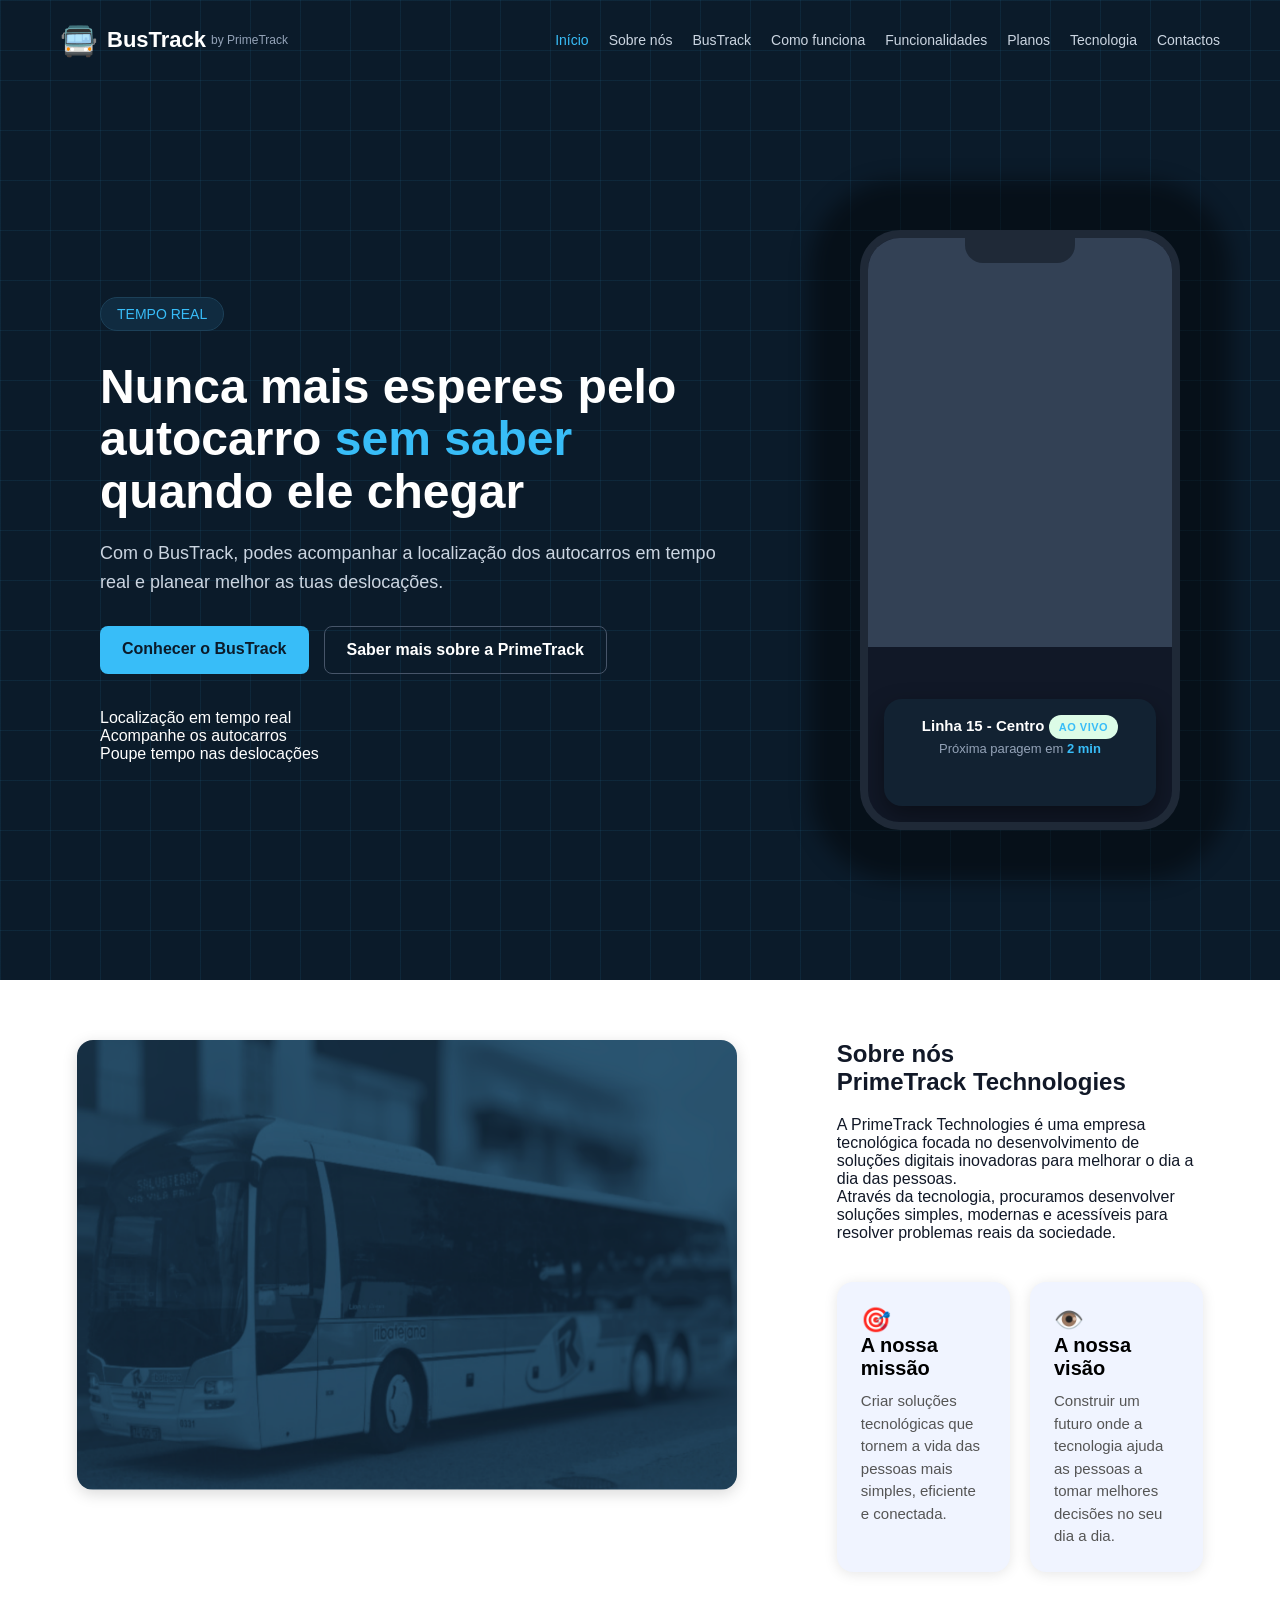
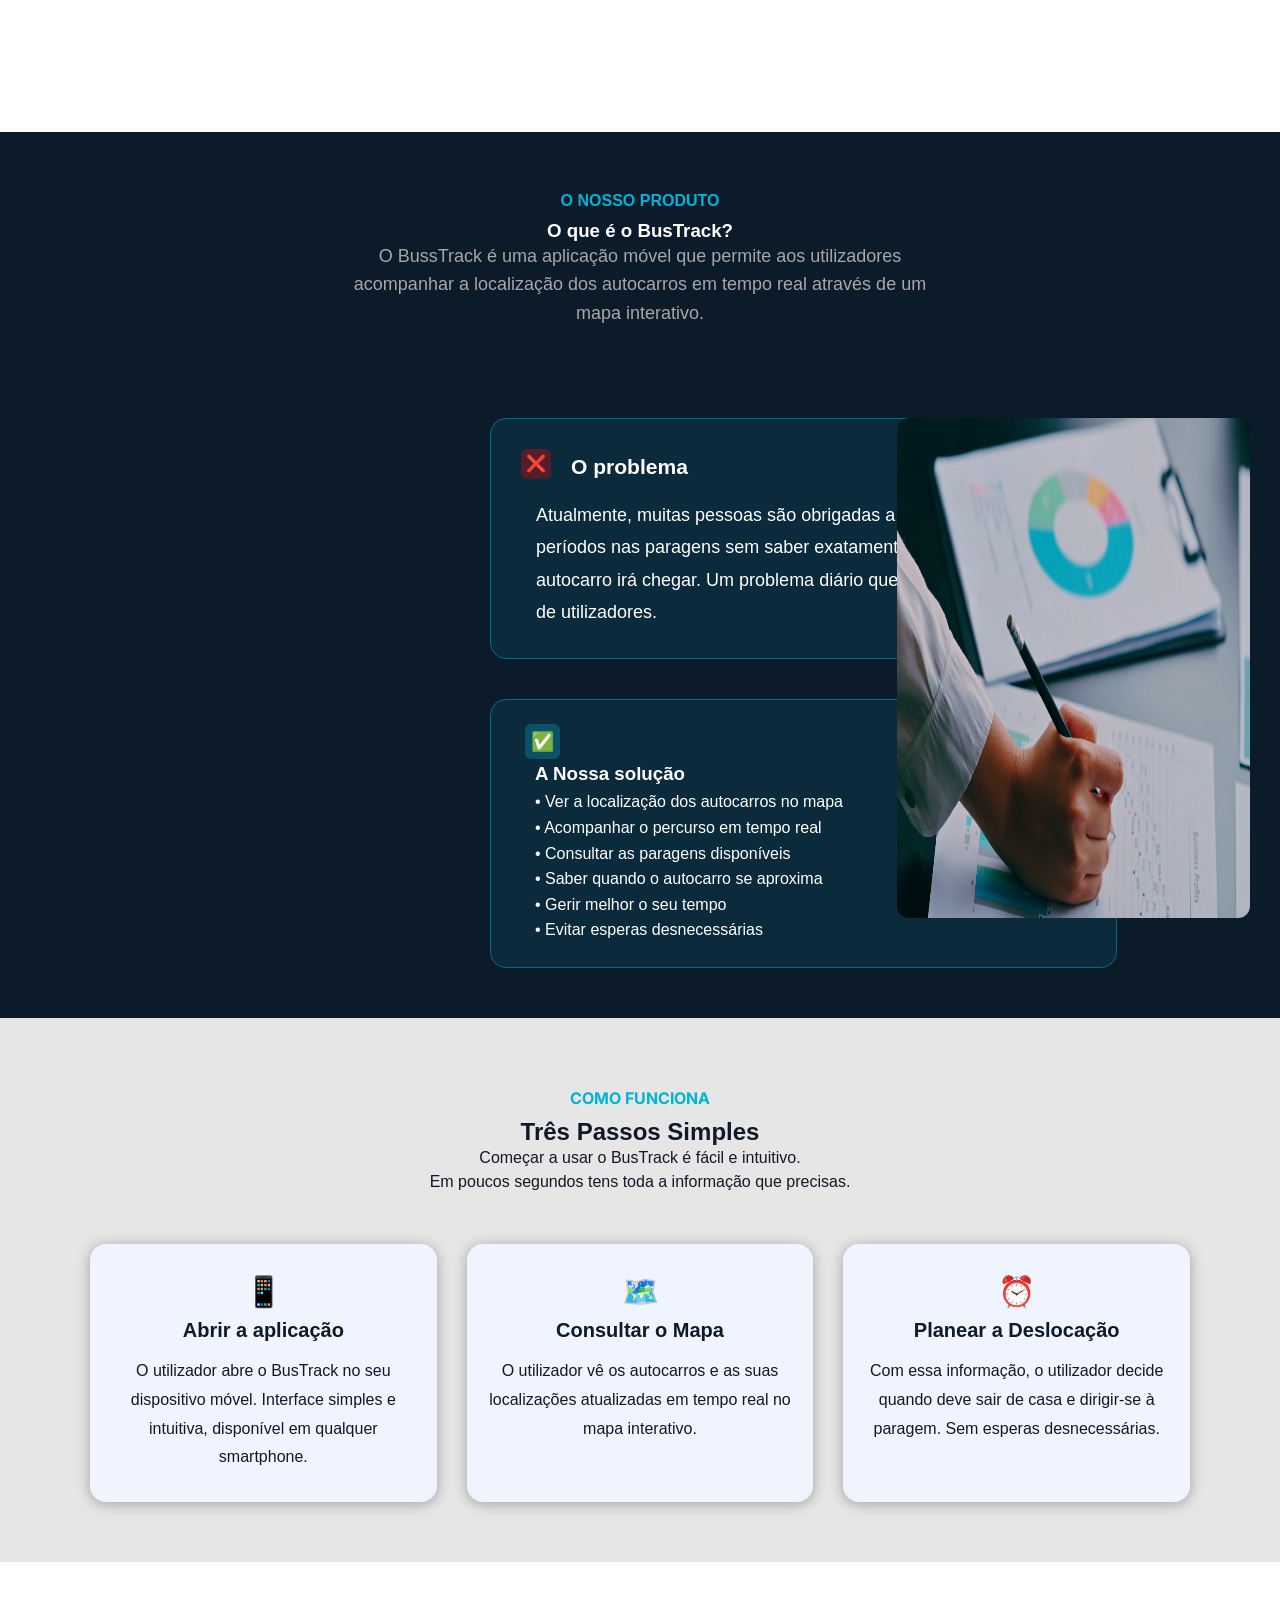
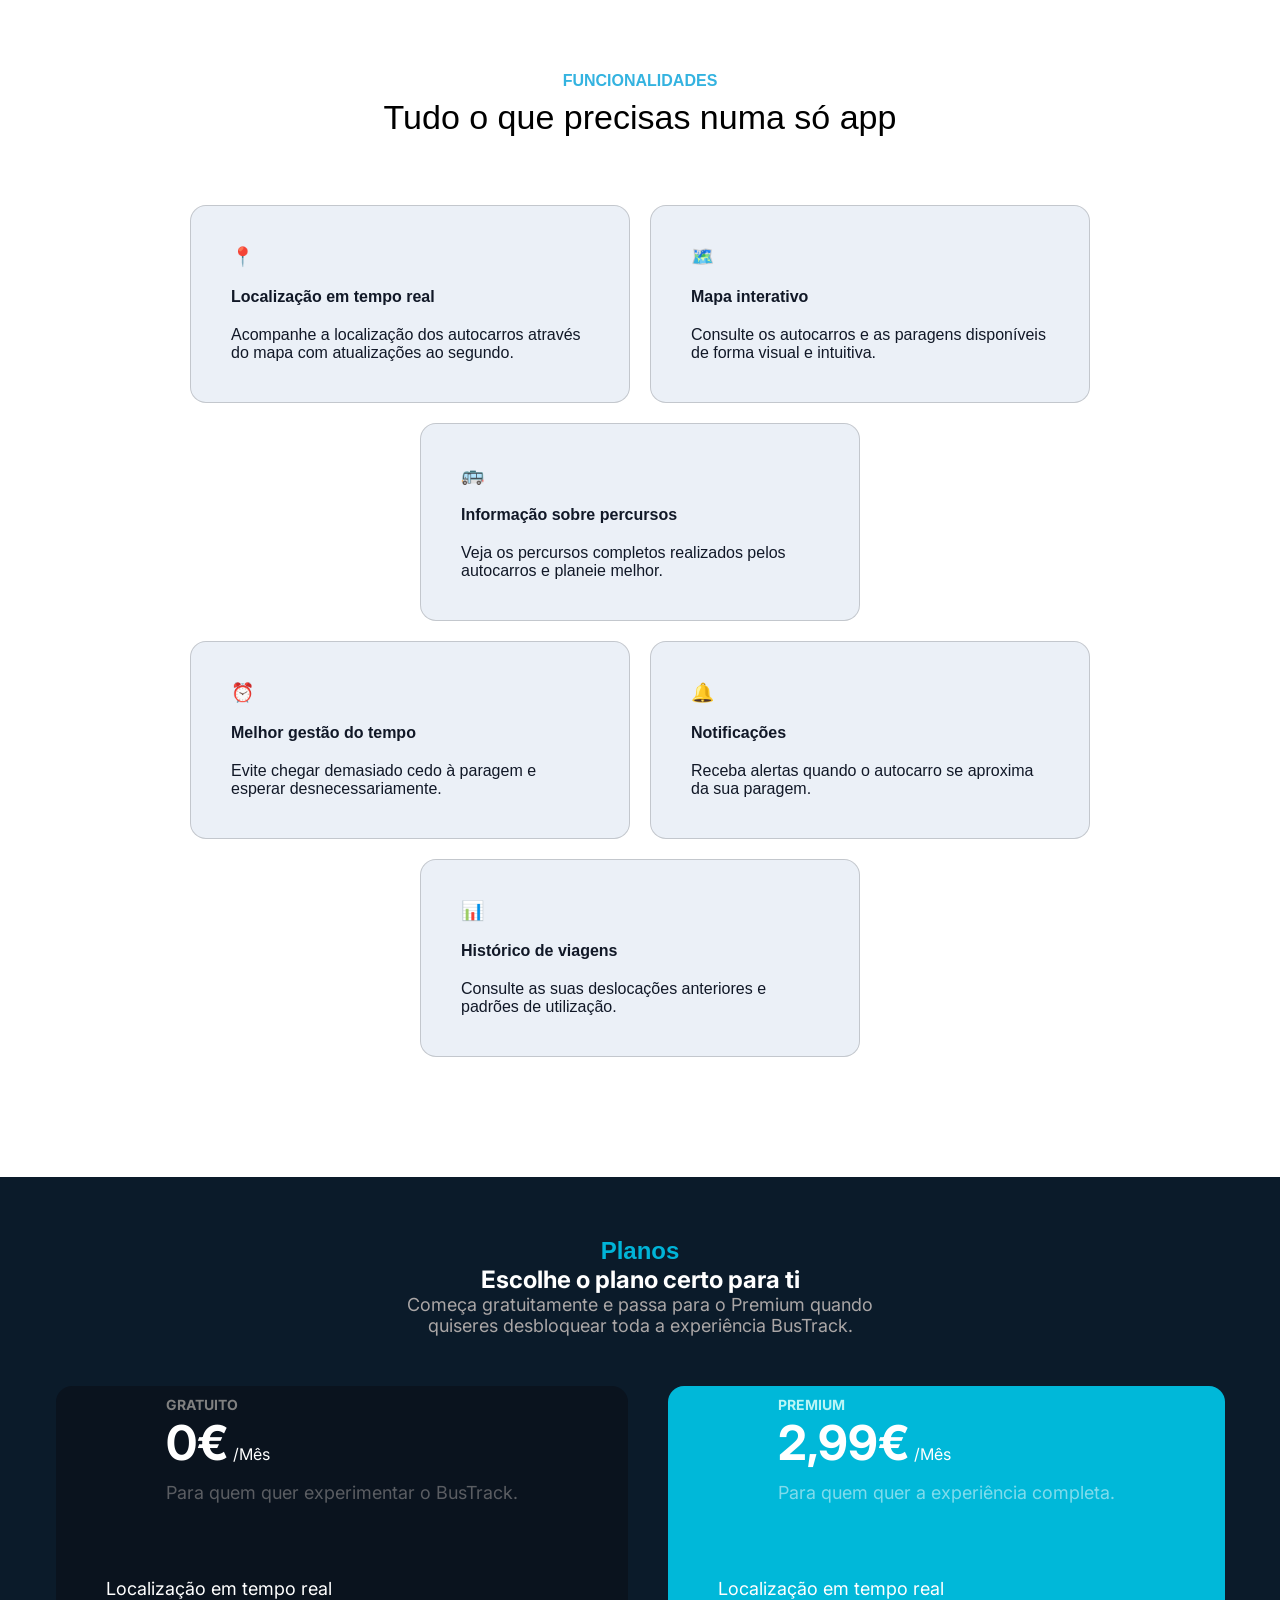
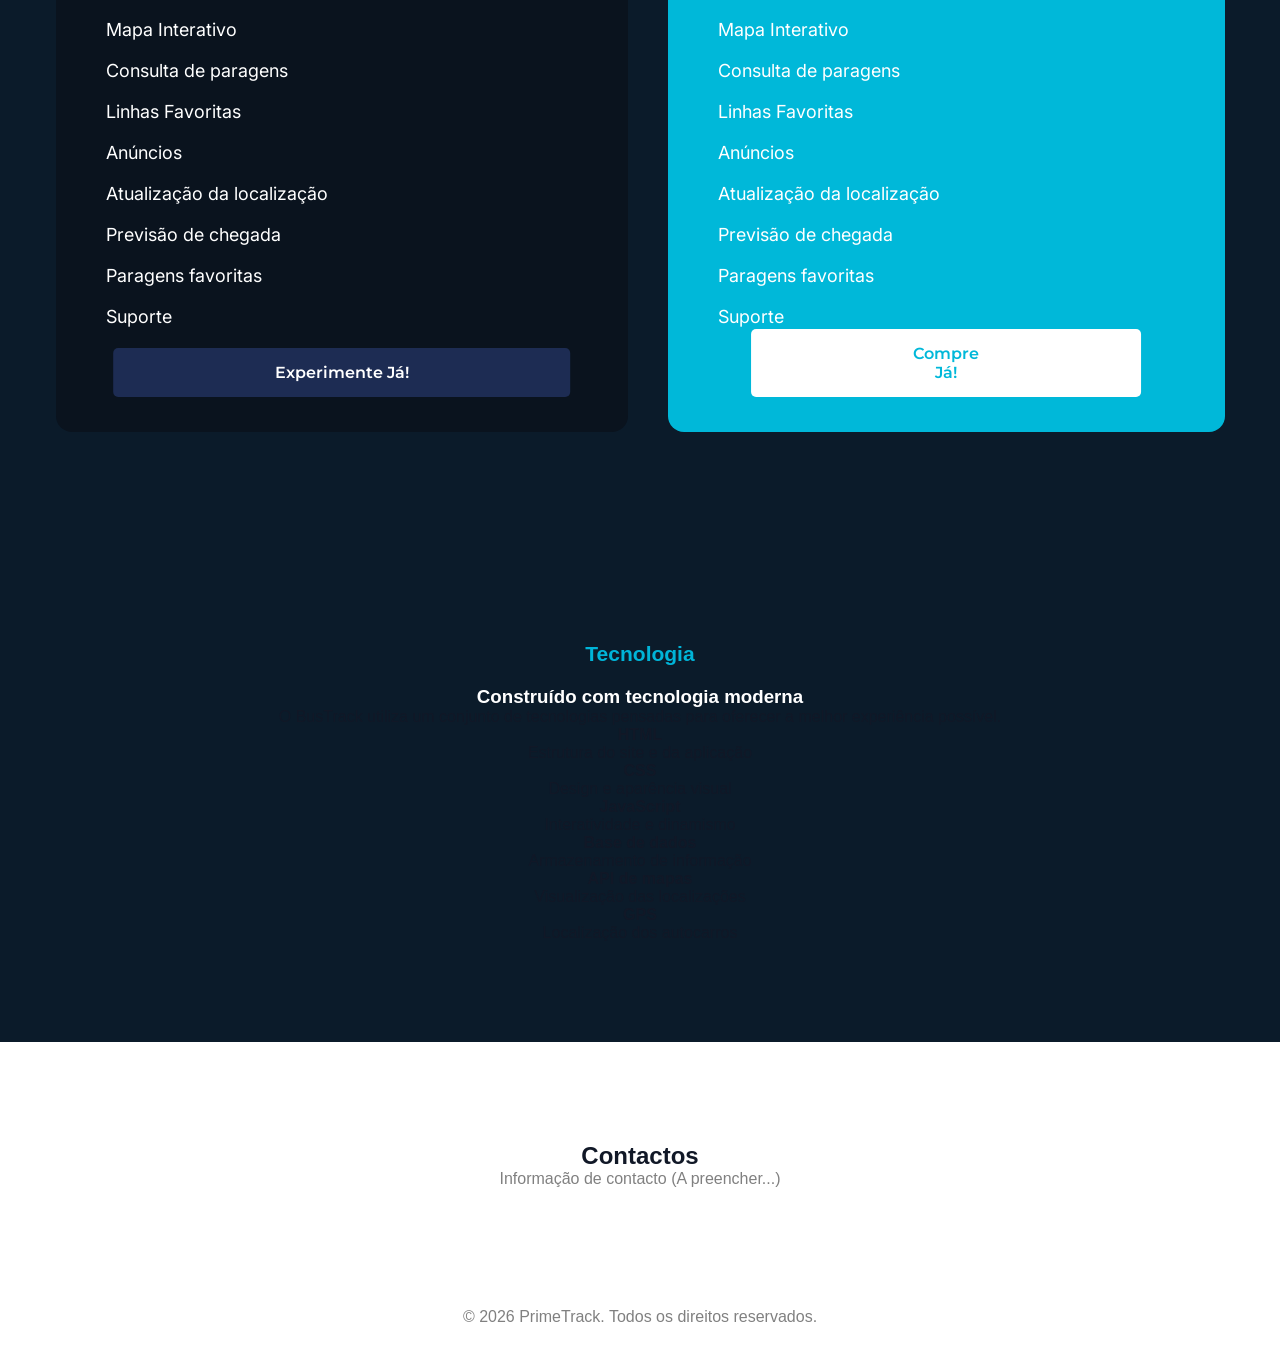
==== commit 091b33aa: "Merge branch 'main' of https://github.com/sebas00nata/BussTrack" ====
--- a/index.html
+++ b/index.html
@@ -310,9 +310,42 @@
         </section>
         
         <!-- 7. TECNOLOGIA -->
-        <section id="tecnologia" style="padding: 100px 0; text-align: center;">
-            <h2>Tecnologia</h2>
-            <p style="color: gray;">Informação sobre a tecnologia (A preencher...)</p>
+        <section id="tecnologia" style="padding: 100px 0; text-align: center; background-color: #0b1b2a;">
+
+        <section class="tec.titulo">
+
+        <div class="titulo"> 
+            <h2>Tecnologia</h2> 
+        </div>
+        
+        <div class="titulo2">
+            <h1>Construído com tecnologia moderna</h1>
+         </div>
+
+        <div class="texto">
+            <p>O BusTrack utiliza um conjunto de tecnologias pensadas para oferecer a melhor experiência possível.</p>
+        </div>
+        </section>
+
+            <h4>HTML</h4>
+            <p>Estrutura do site e da aplicação</p>
+
+            <h4>CSS</h4>
+            <p>Design e aparência visual</p>
+
+            <h4>JavaScript</h4>
+            <p>Interatividade e dinamismo</p>
+
+            <h4>Base de dados</h4>
+            <p>Armazenamento de informação</p>
+
+            <h4>API de mapas</h4>
+            <p>Visualização das localizações</p>
+
+            <h4>GPS</h4>
+            <p>Localização dos autocarros</p>
+
+        
         </section>
 
         <!-- 8. CONTACTOS -->
--- a/style.css
+++ b/style.css
@@ -225,13 +225,25 @@
     color: #0b1b2a;
 }
 .btn-secondary{
+    
     border: 1px solid #475569;
     color: white;
 }
 .btn-primary:hover{
+    box-shadow: 
+        
+        0 0 10px #0d4579,
+        0 0 30px #0d4579,
+        0 0 60px #0d4579;
+    transform: translateY(-4px);
     background-color:  #0ea5e9;
 }
 .btn-secondary:hover{
+     box-shadow: 
+        0 0 10px #575656,
+        0 0 30px #575656,
+        0 0 60px #575656;
+    transform: translateY(-4px);
     background-color: #1e293b;
 }
 .map {
@@ -361,7 +373,7 @@
 #bustrack .problema {
     max-width: 620px;
     width: 90%;
-    margin-left: 200px;
+    margin-left: 490px;
     text-align: left;
     font-size: 14px;
     font-family: Outfit, sans-serif;
@@ -375,7 +387,7 @@
     DISPLAY: block; 
     max-width: 630px;
     width: 90%;
-    margin-left: 200px;
+    margin-left: 490px;
     text-align: left;
     font-size: 18px;
     font-family: Outfit, sans-serif;
@@ -753,4 +765,26 @@
 }
 #planos .botaoCaixaDrta:hover{
     background-color: #1d2c53;
+}
+
+
+/* 
+   7. Tecnologia 
+    */
+
+
+#tecnologia .titulo {
+    color: #00b4d8;
+    margin-bottom: 20px;
+    font-size: 14px;
+
+}
+
+#tecnologia .titulo2 {
+    color: #ffffff;
+    font-family: 'Outfit', sans-serif;
+}
+
+#tecnlogia .texto {
+    color: #ecf2f3;
 }
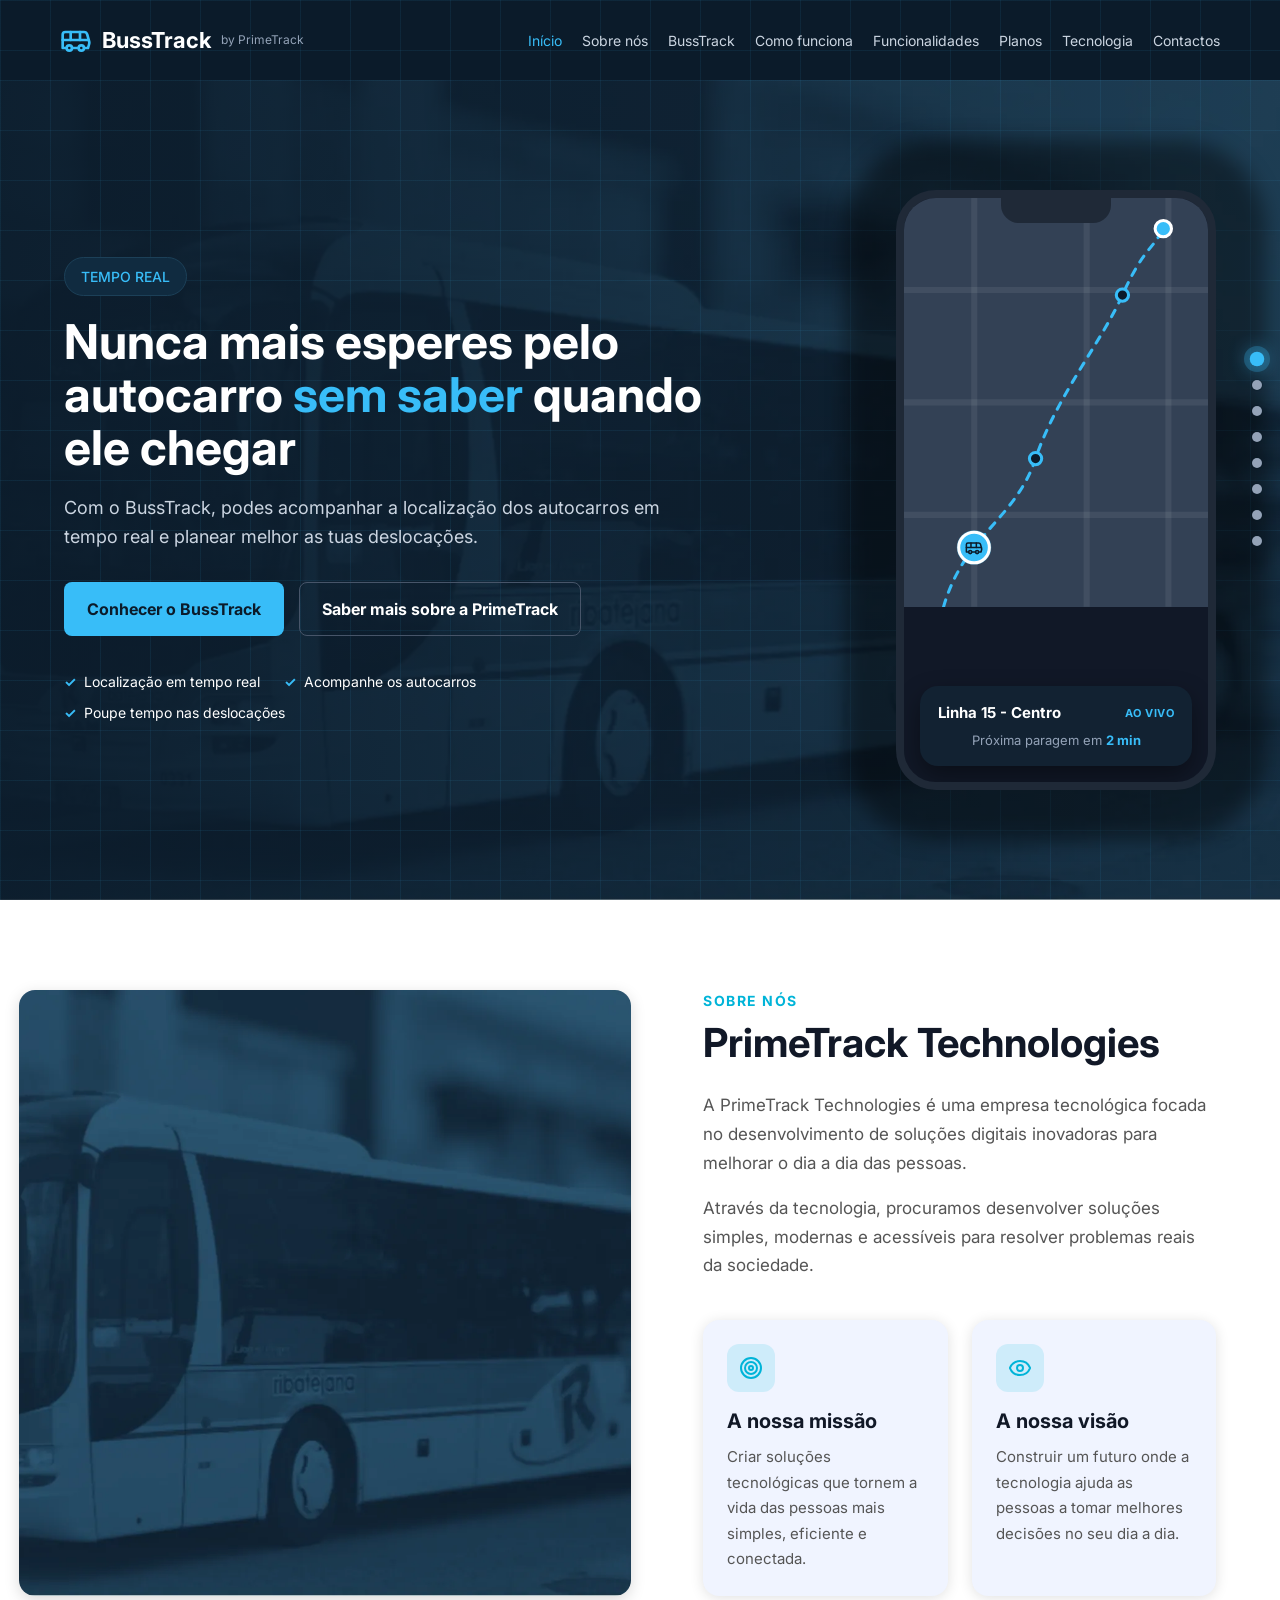
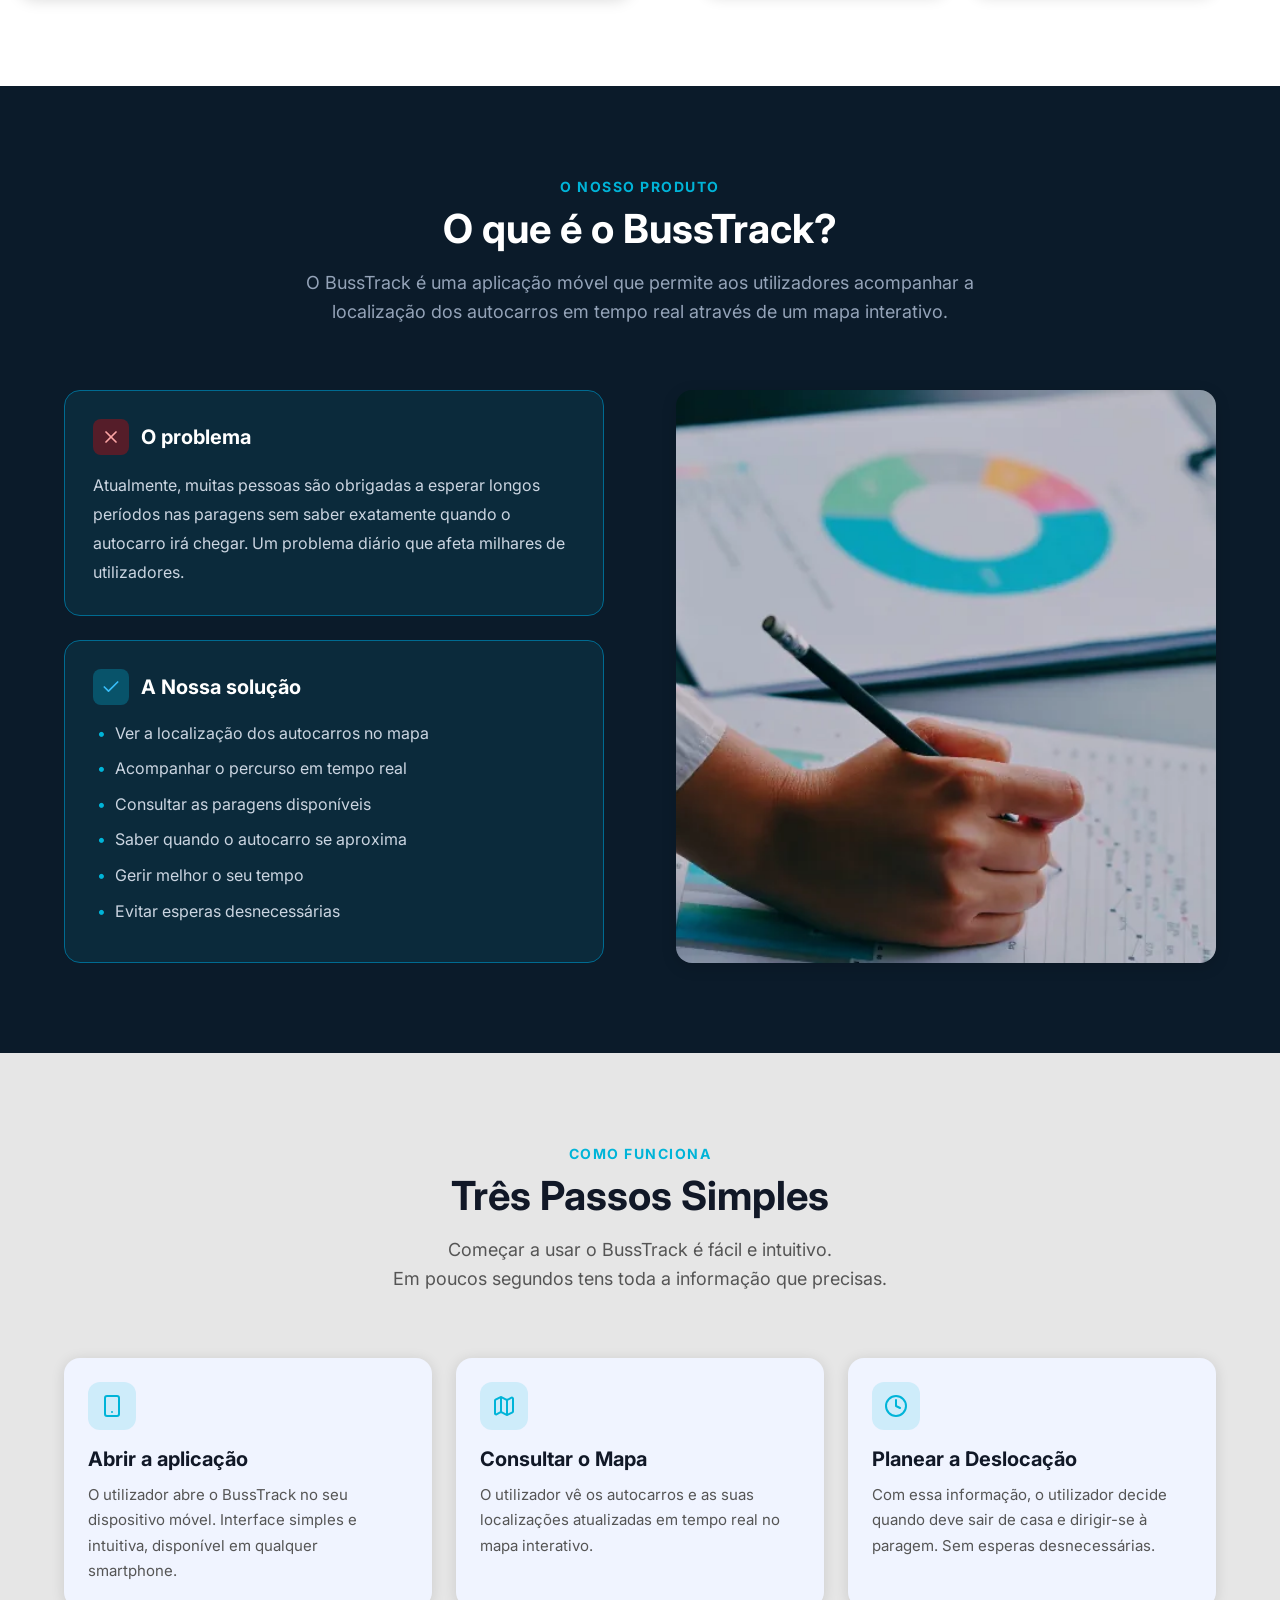
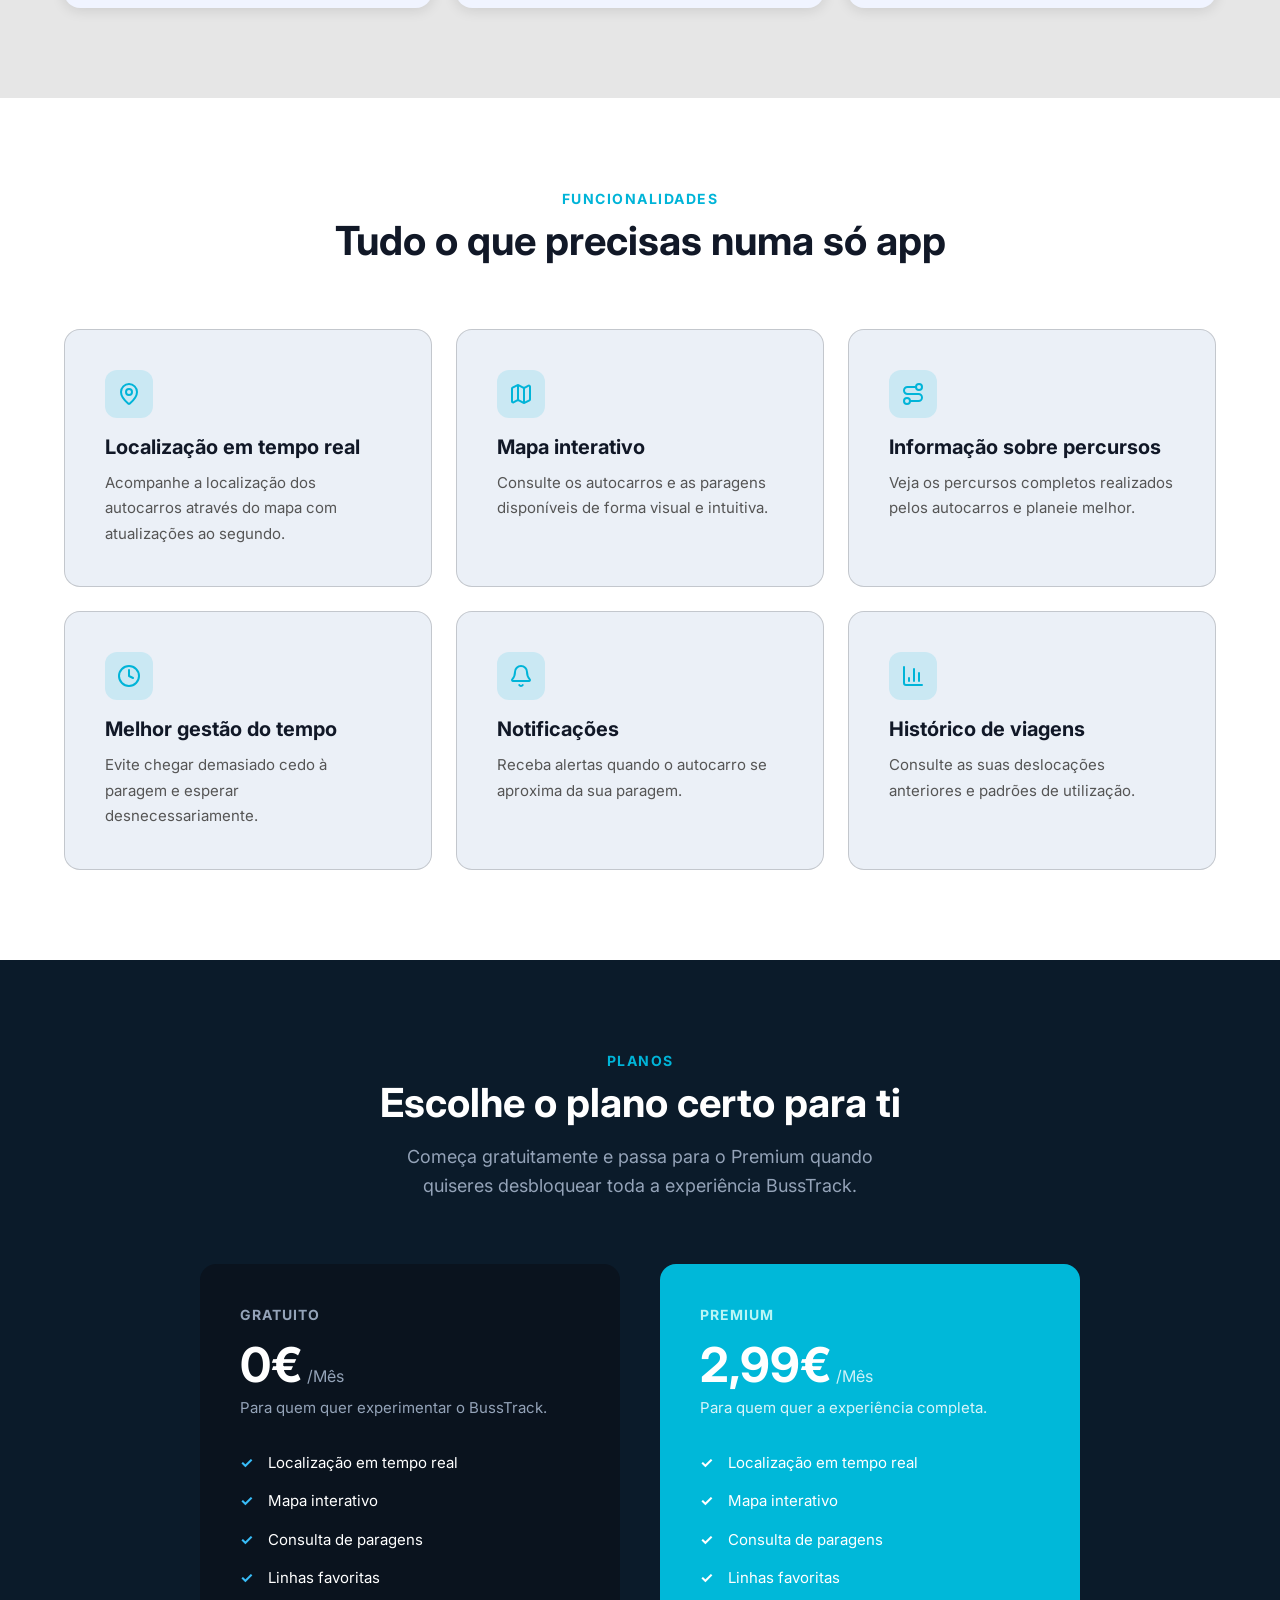
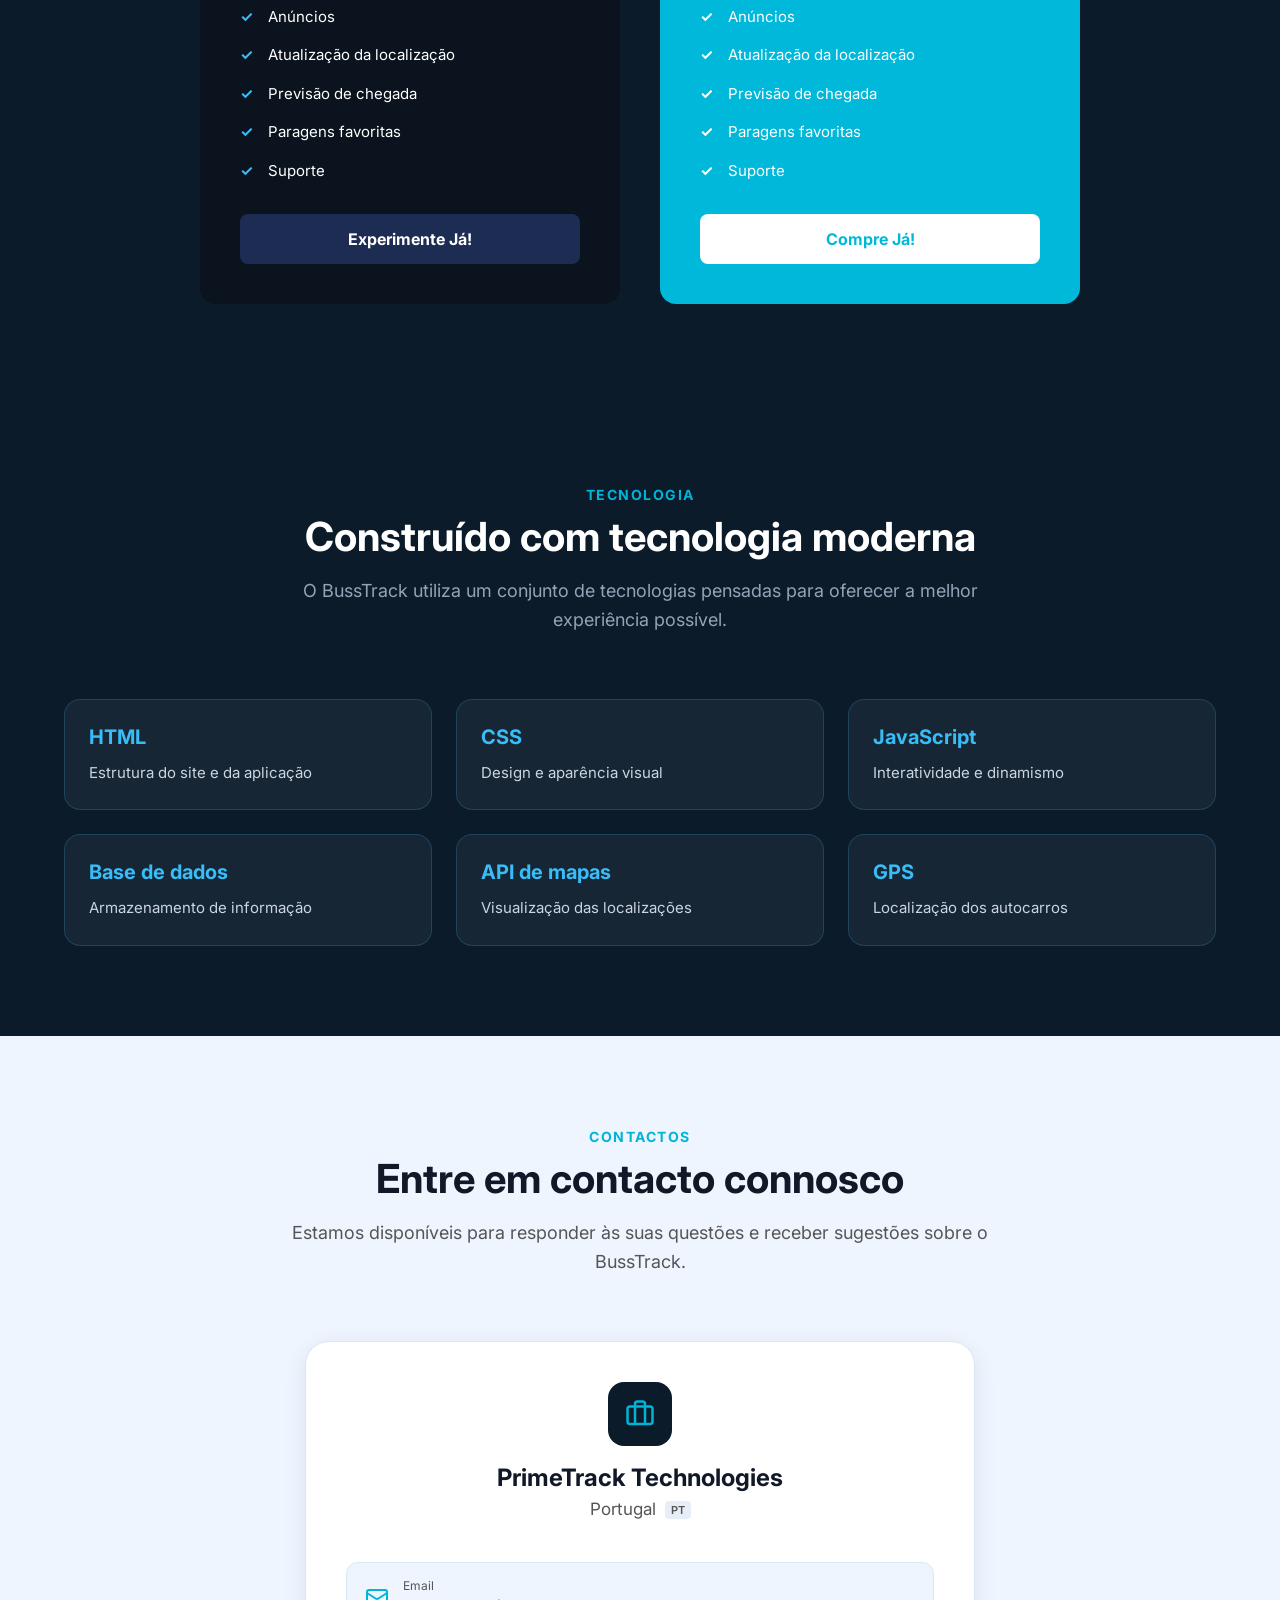
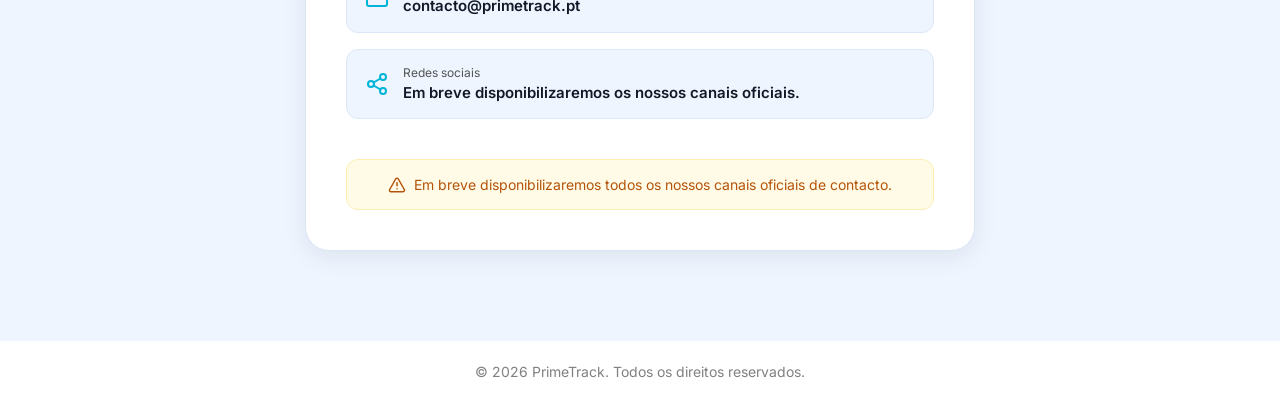
==== commit ac91d601: "Reorganiza o site: CSS, animações, menu mobile, contactos e extras - index.html e style.css reescrit" ====
--- a/index.html
+++ b/index.html
@@ -1,364 +1,506 @@
-<!DOCTYPE html>
-<html lang="pt-PT">
-<head>
-    <meta charset="UTF-8">
-    <meta name="viewport" content="width=device-width, initial-scale=1.0">
-
-    <title>BusTrack - PrimeTrack</title>
-    
-    <!-- LIGAÇÃO A TODOS OS TEUS FICHEIROS CSS -->
-    <link rel="stylesheet" href="style.css">
-</head>
-
-<body>
-
-    <header class="navbar">
-
-        <div class="logo">
-            <div class="logo-icon">🚍</div> <!-- Podes meter o teu ícone aqui -->
-            <span>BusTrack</span>
-            <small>by PrimeTrack</small>
-        </div>
-
-        <nav>
-            <!-- Os links agora apontam para os ID's de cada secção -->
-            <a href="#inicio" class="active">Início</a>
-            <a href="#sobre-nos">Sobre nós</a>
-            <a href="#bustrack">BusTrack</a>
-            <a href="#como-funciona">Como funciona</a>
-            <a href="#funcionalidades">Funcionalidades</a>
-            <a href="#planos">Planos</a>
-            <a href="#tecnologia">Tecnologia</a>
-            <a href="#contactos">Contactos</a>
-        </nav>
-
-    </header>
-
-    <main>
-        <!-- 1. INÍCIO (O teu hero original) -->
-        <section id="inicio" class="hero">
-            <div class="hero-content">
-                <span class="badge">TEMPO REAL</span>
-                <h1>Nunca mais esperes pelo autocarro <span>sem saber</span> quando ele chegar</h1>
-                <p>Com o BusTrack, podes acompanhar a localização dos autocarros em tempo real e planear melhor as tuas deslocações.</p>
-                <div class="buttons">
-                    <a href="#bustrack" class="btn-primary">Conhecer o BusTrack</a>
-                    <a href="#sobre-nos" class="btn-secondary">Saber mais sobre a PrimeTrack</a>
-                </div>
-
-                <div class="features">
-                    <div><span>Localização em tempo real</span></div>
-                    <div><span>Acompanhe os autocarros</span></div>
-                    <div><span>Poupe tempo nas deslocações</span></div>
-                </div>
-
-            </div>
-
-            <div class="phone">
-
-                <div class="phone-top"></div>
-
-                <div class="map">
-                    <div class="route"></div>
-                    <div class="bus"></div>
-                </div>
-                
-                <div class="bus-info">
-                    <div class="buss-info-top">
-                        <strong>Linha 15 - Centro</strong>
-                        <span class="badge-live">AO VIVO</span>
-                    </div>
-                    <p>Próxima paragem em <b>2 min</b></p>
-                </div>
-            </div>
-        </section>
-
-        <!-- 2. SOBRE NÓS -->
-        <section id="sobre-nos" style="padding: 60px 0;">
-            <div class="paginaSobreNos">
-                <div class="colunaEsquerda">
-                    <img src="imgSobreNos.png" width="40">
-                </div>
-                    <div class="colunaDireita">
-                        <h1 class="sobrenosStyle">Sobre nós</h1>
-                        <h1 style="margin-bottom: 20px;">PrimeTrack Technologies</h1>
-                        <p class="pstyleSobreNos">A PrimeTrack Technologies é uma empresa tecnológica focada no desenvolvimento de soluções digitais inovadoras para melhorar o dia a dia das pessoas.</p>
-                        <p class="pstyleSobreNos">Através da tecnologia, procuramos desenvolver soluções simples, modernas e acessíveis para resolver problemas reais da sociedade.</p>
-                        <div class="uneCaixas">
-                            <div class="caixa">
-                                <h2>🎯</h2>
-                                <h3>A nossa missão</h3>
-                                <p>Criar soluções tecnológicas que tornem a vida das pessoas mais simples, eficiente e conectada.</p>
-                            </div>
-                            <div class="caixa">
-                                <h2>👁️</h2>
-                                <h3>A nossa visão</h3>
-                                <p>Construir um futuro onde a tecnologia ajuda as pessoas a tomar melhores decisões no seu dia a dia.</p>
-                            </div>
-                        </div>
-                    </div>
-            </div>
-        </section>
-
-        <!-- 3. BUSTRACK (O Produto) -->
-        <section id="bustrack" style="padding: 60px 0;">
-            <section class="produto">
-                <div><h4>O NOSSO PRODUTO</h4></div>
-            </section>
-            <section class="titulo">
-                <div><h1>O que é o BusTrack?</h1></div>
-            </section>
-            <section class="descricao">
-                <div><p>O BussTrack é uma aplicação móvel que permite aos utilizadores acompanhar a localização dos autocarros em tempo real através de um mapa interativo.</p></div>
-            </section>
-
-            <div class="uneColunas">
-
-                <div class="colunaEsquerda">
-
-                    <section class="problema">
-
-                            <section class="fundo-simb">
-                                <div><h3>❌</h3></div>
-                            </section>
-
-                            <section class="lado-lado">
-                            <h3>O problema</h3>
-                            </section>
-                            <p>
-                                <div class="tamanho-texto">
-                                Atualmente, muitas pessoas são obrigadas a esperar longos períodos nas paragens sem saber exatamente quando o autocarro irá chegar. Um problema diário que afeta milhares de utilizadores.
-                                </div>
-                            </p>
-                    </section>
-                    <section class="solucao">
-                        <div>
-                            <div class="tamanho-texto2">
-                                <section class="fundo-verde">
-                                    <div><h3>✅</h3></div>
-                                </section>
-                                <div class="lado-lado2">
-                                    <h3>A Nossa solução</h3>
-                                </div>
-                                <p> • Ver a localização dos autocarros no mapa</p>
-                                <p> • Acompanhar o percurso em tempo real</p>
-                                <p> • Consultar as paragens disponíveis</p>
-                                <p> • Saber quando o autocarro se aproxima</p>
-                                <p> • Gerir melhor o seu tempo</p>
-                                <p> • Evitar esperas desnecessárias</p>
-                            </div>
-                        </div>
-                    </section>
-                </div>
-
-                <div class="colunaDireita">
-                    <img src="imgNossoProduto.png">
-                </div>
-
-            </div>
-        </section>
-
-        <!-- 4. COMO FUNCIONA -->
-        <section id="como-funciona" style="padding: 60px 0"; text-align: center; background-color: #f0f6ff;>
-            <h3 class="comoFuncionaTitulo">COMO FUNCIONA</h3>
-            <h2>Três Passos Simples</h2>
-            <p>Começar a usar o BusTrack é fácil e intuitivo. <br> Em poucos segundos tens toda a informação que precisas.</p>
-            <div class="uneCaixas">
-                <div class="caixa">
-                    <h2>📱</h2>
-                    <h3>Abrir a aplicação</h3>
-                    <p>O utilizador abre o BusTrack no seu dispositivo móvel. Interface simples e intuitiva, disponível em qualquer smartphone.</p>
-                </div>
-                <div class="caixa">
-                    <h2>🗺️</h2>
-                    <h3>Consultar o Mapa</h3>
-                    <p>O utilizador vê os autocarros e as suas localizações atualizadas em tempo real no mapa interativo.</p>
-                </div>
-                <div class="caixa">
-                    <h2>⏰</h2>
-                    <h3>Planear a Deslocação</h3>
-                    <p>Com essa informação, o utilizador decide quando deve sair de casa e dirigir-se à paragem. Sem esperas desnecessárias.</p>
-                </div>
-            </div>
-        </section>
-
-        <!-- 5. FUNCIONALIDADES -->
-        <section id="funcionalidades" style="padding: 60px 0;">
-            <section class="titulo">
-                <div><h4 style="color: #34b3e0;">FUNCIONALIDADES</h4></div>
-            </section>
-            <section class="texto">
-                <div><p>Tudo o que precisas numa só app</p></div>
-            </section>
-            <section class="caixa1" style="display: flex; justify-content: center; flex-wrap: wrap;">
-                <div class="localiza">
-                    <div classe="imagems1" style="display: flex; margin-bottom: 20px;">
-                    <h1>📍</h1>
-                    </div>
-                    <div>
-                    <div class="debaixo" style="display: flex; margin-bottom: 20px;"> 
-                    <h4>Localização em tempo real</h4>
-                    </div>
-                    </div>
-                    <p>Acompanhe a localização dos autocarros através do mapa com atualizações ao segundo.</p>
-                </div>
-                <div class="mapa">
-                    <div class="imagems2" style="display: flex; margin-bottom: 20px;">
-                    <h1>🗺️</h1>
-                    </div>
-                    <div class="debaixo" style="display: flex; margin-bottom: 20px;"> 
-                    <h4>Mapa interativo</h4>
-                    </div>
-                    <p>Consulte os autocarros e as paragens disponíveis de forma visual e intuitiva.</p>
-                </div>
-                <div class="percursos">
-                    <div class="imagems3" style="display: flex; margin-bottom: 20px;">
-                    <h1>🚌</h1>
-                    </div>
-                    <div>
-                    <div class="debaixo" style="display: flex; margin-bottom: 20px;"> 
-                    <h4>Informação sobre percursos</h4>
-                    </div>
-                    </div>
-                    <p>Veja os percursos completos realizados pelos autocarros e planeie melhor.</p>
-                </div>
-            </section>
-            <section class="caixa2" style="display: flex; justify-content: center; flex-wrap: wrap;">
-                <div class="tempo">
-                    <div class="imagems4" style="display: flex; margin-bottom: 20px;">
-                    <h1>⏰</h1>
-                    </div>
-                    <div>
-                    <div class="debaixo" style="display: flex; margin-bottom: 20px;"> 
-                    <h4>Melhor gestão do tempo</h4>
-                    </div>
-                    </div>
-                    <p>Evite chegar demasiado cedo à paragem e esperar desnecessariamente.</p>
-                </div>
-                <div class="notificacoes">
-                    <div class="imagems5" style="display: flex; margin-bottom: 20px;">
-                    <h1>🔔</h1>
-                    </div>
-                    <div>
-                    <div class="debaixo" style="display: flex; margin-bottom: 20px;"> 
-                    <h4>Notificações</h4>
-                    </div>
-                    </div>
-                    <p>Receba alertas quando o autocarro se aproxima da sua paragem.</p>
-                </div>
-                <div class="historico">
-                    <div class="imagems6" style="display: flex; margin-bottom: 20px;">
-                    <h1>📊</h1>
-                    </div>
-                    <div>
-                    <div class="debaixo" style="display: flex; margin-bottom: 20px;"> 
-                    <h4>Histórico de viagens</h4>
-                    </div>
-                    </div>
-                    <p>Consulte as suas deslocações anteriores e padrões de utilização.</p>
-                </div>
-            </section>
-        </section>
-
-        <!-- 6. PLANOS -->
-        <section id="planos" style="padding: 60px 0; text-align: center;">
-            <h2 class="planosTitulo">Planos</h2>
-            <h1>Escolhe o plano certo para ti</h1>
-            <p>Começa gratuitamente e passa para o Premium quando <br>quiseres desbloquear toda a experiência BusTrack.</p>
-            <div class="uneCaixas" style="justify-content: center;">
-                <div class="caixa">
-                    <h3 style="color: gray; font-size: 14px;display: flex; justify-content: flex-start; align-items: baseline;">GRATUITO</h3>
-                    <div class="precoContainer" style="justify-content: center;">
-                        <span class="valor">0€ </span>
-                        <span class="periodo">/Mês</span>
-                    </div>
-                    <p style="margin-top: 0px; margin-bottom: 75px; opacity: 50%;">Para quem quer experimentar o BusTrack.</p>
-                    <div class="listaPlanos">
-                        <p>Localização em tempo real</p>
-                        <p>Mapa Interativo</p>
-                        <p>Consulta de paragens</p>
-                        <p>Linhas Favoritas</p>
-                        <p>Anúncios</p>
-                        <p>Atualização da localização</p>
-                        <p>Previsão de chegada</p>
-                        <p>Paragens favoritas</p>
-                        <p>Suporte</p>
-                    </div>
-                    <button class="botaoCaixa">Experimente Já!</button>
-                </div>
-                <div class="caixaDrta">
-                    <h3 style="color: rgb(186, 245, 245); font-size: 14px; display: flex; justify-content: flex-start; align-items: baseline;">PREMIUM</h3>
-                    <div class="precoContainer" style="justify-content: center;">
-                        <span class="valor">2,99€ </span>
-                        <span class="periodo">/Mês</span>
-                    </div>
-                    <p style="margin-top: 0px; margin-bottom: 75px; color: white; opacity: 50%;">Para quem quer a experiência completa.</p>
-                    <div class="listaPlanosDrta">
-                        <p>Localização em tempo real</p>
-                        <p>Mapa Interativo</p>
-                        <p>Consulta de paragens</p>
-                        <p>Linhas Favoritas</p>
-                        <p>Anúncios</p>
-                        <p>Atualização da localização</p>
-                        <p>Previsão de chegada</p>
-                        <p>Paragens favoritas</p>
-                        <p>Suporte</p>
-                    </div>
-                    <button class="botaoCaixaDrta">Compre Já!</button>
-                </div>
-            </div>
-        </section>
-        
-        <!-- 7. TECNOLOGIA -->
-        <section id="tecnologia" style="padding: 100px 0; text-align: center; background-color: #0b1b2a;">
-
-        <section class="tec.titulo">
-
-        <div class="titulo"> 
-            <h2>Tecnologia</h2> 
-        </div>
-        
-        <div class="titulo2">
-            <h1>Construído com tecnologia moderna</h1>
-         </div>
-
-        <div class="texto">
-            <p>O BusTrack utiliza um conjunto de tecnologias pensadas para oferecer a melhor experiência possível.</p>
-        </div>
-        </section>
-
-            <h4>HTML</h4>
-            <p>Estrutura do site e da aplicação</p>
-
-            <h4>CSS</h4>
-            <p>Design e aparência visual</p>
-
-            <h4>JavaScript</h4>
-            <p>Interatividade e dinamismo</p>
-
-            <h4>Base de dados</h4>
-            <p>Armazenamento de informação</p>
-
-            <h4>API de mapas</h4>
-            <p>Visualização das localizações</p>
-
-            <h4>GPS</h4>
-            <p>Localização dos autocarros</p>
-
-        
-        </section>
-
-        <!-- 8. CONTACTOS -->
-        <section id="contactos" style="padding: 100px 0; text-align: center;">
-            <h2>Contactos</h2>
-            <p style="color: gray;">Informação de contacto (A preencher...)</p>
-        </section>
-    </main>
-
-    <footer>
-        <p style="text-align: center; padding: 20px; color: gray;">© 2026 PrimeTrack. Todos os direitos reservados.</p>
-    </footer>
-
-    <script src="js/script.js"></script>
-</body>
-</html>+<!DOCTYPE html>
+<html lang="pt-PT">
+<head>
+    <meta charset="UTF-8">
+    <meta name="viewport" content="width=device-width, initial-scale=1.0">
+    <script>document.documentElement.classList.add('js');</script>
+    <title>BussTrack - PrimeTrack</title>
+    <meta name="description" content="BussTrack é uma aplicação da PrimeTrack Technologies que mostra a localização dos autocarros em tempo real, para planeares melhor as tuas deslocações.">
+    <meta name="theme-color" content="#0b1b2a">
+
+    <!-- Ícones do separador / ecrã inicial -->
+    <link rel="icon" href="favicon.svg" type="image/svg+xml">
+    <link rel="icon" href="favicon-32.png" sizes="32x32" type="image/png">
+    <link rel="apple-touch-icon" href="apple-touch-icon.png">
+
+    <!-- Pré-visualização ao partilhar o link (WhatsApp, Facebook, LinkedIn...).
+         Depois de publicares o site, troca "og-image.jpg" e "og:url" pelo endereço completo,
+         por exemplo https://sebas00nata.github.io/BussTrack/og-image.jpg -->
+    <meta property="og:type" content="website">
+    <meta property="og:locale" content="pt_PT">
+    <meta property="og:site_name" content="BussTrack">
+    <meta property="og:title" content="BussTrack - PrimeTrack">
+    <meta property="og:description" content="Acompanha a localização dos autocarros em tempo real e planeia melhor as tuas deslocações.">
+    <meta property="og:image" content="og-image.jpg">
+    <meta name="twitter:card" content="summary_large_image">
+
+    <link rel="preconnect" href="https://fonts.googleapis.com">
+    <link rel="preconnect" href="https://fonts.gstatic.com" crossorigin>
+    <link href="https://fonts.googleapis.com/css2?family=Inter:wght@400;500;600;700;800&display=swap" rel="stylesheet">
+
+    <link rel="stylesheet" href="style.css">
+</head>
+
+<body>
+
+    <!-- Ícones (SVG). Para usar: <svg class="icon"><use href="#i-nome"></use></svg> -->
+    <svg class="sprite" aria-hidden="true" xmlns="http://www.w3.org/2000/svg">
+        <symbol id="i-bus" viewBox="0 0 24 24"><path d="M8 6v6"/><path d="M15 6v6"/><path d="M2 12h19.6"/><path d="M18 18h3s.5-1.7.8-2.8c.1-.4.2-.8.2-1.2 0-.4-.1-.8-.2-1.2l-1.4-5C20.1 6.8 19.1 6 18 6H4a2 2 0 0 0-2 2v10h3"/><circle cx="7" cy="18" r="2"/><path d="M9 18h5"/><circle cx="16" cy="18" r="2"/></symbol>
+        <symbol id="i-target" viewBox="0 0 24 24"><circle cx="12" cy="12" r="10"/><circle cx="12" cy="12" r="6"/><circle cx="12" cy="12" r="2"/></symbol>
+        <symbol id="i-eye" viewBox="0 0 24 24"><path d="M2.062 12.348a1 1 0 0 1 0-.696 10.75 10.75 0 0 1 19.876 0 1 1 0 0 1 0 .696 10.75 10.75 0 0 1-19.876 0"/><circle cx="12" cy="12" r="3"/></symbol>
+        <symbol id="i-x" viewBox="0 0 24 24"><path d="M18 6 6 18"/><path d="m6 6 12 12"/></symbol>
+        <symbol id="i-check" viewBox="0 0 24 24"><path d="M20 6 9 17l-5-5"/></symbol>
+        <symbol id="i-phone" viewBox="0 0 24 24"><rect width="14" height="20" x="5" y="2" rx="2" ry="2"/><path d="M12 18h.01"/></symbol>
+        <symbol id="i-map" viewBox="0 0 24 24"><path d="M14.106 5.553a2 2 0 0 0 1.788 0l3.659-1.83A1 1 0 0 1 21 4.619v12.764a1 1 0 0 1-.553.894l-4.553 2.277a2 2 0 0 1-1.788 0l-4.212-2.106a2 2 0 0 0-1.788 0l-3.659 1.83A1 1 0 0 1 3 19.381V6.618a1 1 0 0 1 .553-.894l4.553-2.277a2 2 0 0 1 1.788 0z"/><path d="M15 5.764v15"/><path d="M9 3.236v15"/></symbol>
+        <symbol id="i-clock" viewBox="0 0 24 24"><circle cx="12" cy="12" r="10"/><path d="M12 6v6l4 2"/></symbol>
+        <symbol id="i-pin" viewBox="0 0 24 24"><path d="M20 10c0 4.993-5.539 10.193-7.399 11.799a1 1 0 0 1-1.202 0C9.539 20.193 4 14.993 4 10a8 8 0 0 1 16 0"/><circle cx="12" cy="10" r="3"/></symbol>
+        <symbol id="i-route" viewBox="0 0 24 24"><circle cx="6" cy="19" r="3"/><path d="M9 19h8.5a3.5 3.5 0 0 0 0-7h-11a3.5 3.5 0 0 1 0-7H15"/><circle cx="18" cy="5" r="3"/></symbol>
+        <symbol id="i-bell" viewBox="0 0 24 24"><path d="M10.268 21a2 2 0 0 0 3.464 0"/><path d="M3.262 15.326A1 1 0 0 0 4 17h16a1 1 0 0 0 .74-1.673C19.41 13.956 18 12.499 18 8A6 6 0 0 0 6 8c0 4.499-1.411 5.956-2.738 7.326"/></symbol>
+        <symbol id="i-briefcase" viewBox="0 0 24 24"><path d="M16 20V4a2 2 0 0 0-2-2h-4a2 2 0 0 0-2 2v16"/><rect width="20" height="14" x="2" y="6" rx="2"/></symbol>
+        <symbol id="i-mail" viewBox="0 0 24 24"><path d="m22 7-8.991 5.727a2 2 0 0 1-2.009 0L2 7"/><rect x="2" y="4" width="20" height="16" rx="2"/></symbol>
+        <symbol id="i-share" viewBox="0 0 24 24"><circle cx="18" cy="5" r="3"/><circle cx="6" cy="12" r="3"/><circle cx="18" cy="19" r="3"/><line x1="8.59" x2="15.42" y1="13.51" y2="17.49"/><line x1="15.41" x2="8.59" y1="6.51" y2="10.49"/></symbol>
+        <symbol id="i-alert" viewBox="0 0 24 24"><path d="m21.73 18-8-14a2 2 0 0 0-3.48 0l-8 14A2 2 0 0 0 4 21h16a2 2 0 0 0 1.73-3"/><path d="M12 9v4"/><path d="M12 17h.01"/></symbol>
+        <symbol id="i-chart" viewBox="0 0 24 24"><path d="M3 3v16a2 2 0 0 0 2 2h16"/><path d="M18 17V9"/><path d="M13 17V5"/><path d="M8 17v-3"/></symbol>
+    </svg>
+
+    <!-- =====================================================
+         NAVEGAÇÃO
+         ===================================================== -->
+    <header class="navbar">
+        <a href="#inicio" class="logo">
+            <span class="logo__icon"><svg class="icon"><use href="#i-bus"></use></svg></span>
+            <span class="logo__name">BussTrack</span>
+            <small class="logo__by">by PrimeTrack</small>
+        </a>
+
+        <nav class="nav" id="menu" aria-label="Navegação principal">
+            <a href="#inicio" class="active">Início</a>
+            <a href="#sobre-nos">Sobre nós</a>
+            <a href="#bustrack">BussTrack</a>
+            <a href="#como-funciona">Como funciona</a>
+            <a href="#funcionalidades">Funcionalidades</a>
+            <a href="#planos">Planos</a>
+            <a href="#tecnologia">Tecnologia</a>
+            <a href="#contactos">Contactos</a>
+        </nav>
+
+        <!-- Botão do menu (só aparece no telemóvel) -->
+        <button class="menu-toggle" type="button" aria-label="Abrir menu" aria-expanded="false" aria-controls="menu">
+            <span class="menu-toggle__bar"></span>
+            <span class="menu-toggle__bar"></span>
+            <span class="menu-toggle__bar"></span>
+        </button>
+    </header>
+
+    <!-- Pontos de navegação laterais (acompanham o scroll e levam a cada secção) -->
+    <nav class="dots" aria-label="Secções da página">
+        <a href="#inicio" class="dots__dot" data-label="Início" aria-label="Início"></a>
+        <a href="#sobre-nos" class="dots__dot" data-label="Sobre nós" aria-label="Sobre nós"></a>
+        <a href="#bustrack" class="dots__dot" data-label="BussTrack" aria-label="BussTrack"></a>
+        <a href="#como-funciona" class="dots__dot" data-label="Como funciona" aria-label="Como funciona"></a>
+        <a href="#funcionalidades" class="dots__dot" data-label="Funcionalidades" aria-label="Funcionalidades"></a>
+        <a href="#planos" class="dots__dot" data-label="Planos" aria-label="Planos"></a>
+        <a href="#tecnologia" class="dots__dot" data-label="Tecnologia" aria-label="Tecnologia"></a>
+        <a href="#contactos" class="dots__dot" data-label="Contactos" aria-label="Contactos"></a>
+    </nav>
+
+    <main>
+
+        <!-- =====================================================
+             1. INÍCIO
+             ===================================================== -->
+        <section id="inicio" class="hero">
+            <div class="container hero__inner">
+
+                <div class="hero__content">
+                    <span class="badge">TEMPO REAL</span>
+                    <h1>Nunca mais esperes pelo autocarro <span>sem saber</span> quando ele chegar</h1>
+                    <p>Com o BussTrack, podes acompanhar a localização dos autocarros em tempo real e planear melhor as tuas deslocações.</p>
+
+                    <div class="hero__buttons">
+                        <a href="#bustrack" class="btn btn--primary">Conhecer o BussTrack</a>
+                        <a href="#sobre-nos" class="btn btn--outline">Saber mais sobre a PrimeTrack</a>
+                    </div>
+
+                    <ul class="hero__features">
+                        <li>Localização em tempo real</li>
+                        <li>Acompanhe os autocarros</li>
+                        <li>Poupe tempo nas deslocações</li>
+                    </ul>
+                </div>
+
+                <div class="phone" aria-hidden="true">
+                    <div class="phone__notch"></div>
+
+                    <div class="phone__map">
+                        <svg class="phone__svg" viewBox="0 0 300 400" preserveAspectRatio="xMidYMid slice">
+                            <!-- Ruas do mapa -->
+                            <g class="phone__streets">
+                                <path d="M0 90H300"/><path d="M0 200H300"/><path d="M0 310H300"/>
+                                <path d="M70 0V400"/><path d="M180 0V400"/><path d="M260 0V400"/>
+                            </g>
+
+                            <!-- Percurso e paragens -->
+                            <path id="bus-route" class="phone__route" d="M40 400C60 330 110 315 130 255S195 140 215 95S245 50 255 30"/>
+                            <circle class="phone__stop" cx="130" cy="255" r="6"/>
+                            <circle class="phone__stop" cx="215" cy="95" r="6"/>
+                            <circle class="phone__stop phone__stop--end" cx="255" cy="30" r="8"/>
+
+                            <!-- Autocarro: anda ao longo do percurso -->
+                            <g class="phone__bus">
+                                <animateMotion dur="14s" repeatCount="indefinite" rotate="0">
+                                    <mpath href="#bus-route"/>
+                                </animateMotion>
+                                <circle class="phone__pulse" r="14">
+                                    <animate attributeName="r" values="14;30" dur="1.8s" repeatCount="indefinite"/>
+                                    <animate attributeName="opacity" values="0.5;0" dur="1.8s" repeatCount="indefinite"/>
+                                </circle>
+                                <circle class="phone__bus-dot" r="15"/>
+                                <use class="phone__bus-icon" href="#i-bus" x="-9" y="-9" width="18" height="18"/>
+                            </g>
+                        </svg>
+                    </div>
+
+                    <div class="phone__info">
+                        <div class="phone__info-top">
+                            <strong>Linha 15 - Centro</strong>
+                            <span class="badge-live">AO VIVO</span>
+                        </div>
+                        <p>Próxima paragem em <b>2 min</b></p>
+                    </div>
+                </div>
+
+            </div>
+        </section>
+
+
+        <!-- =====================================================
+             2. SOBRE NÓS
+             ===================================================== -->
+        <section id="sobre-nos" class="section section--light">
+            <div class="container split split--stretch">
+
+                <div class="split__media">
+                    <img src="imgSobreNos.webp" width="1656" height="974" loading="lazy" decoding="async" alt="Equipa da PrimeTrack Technologies a trabalhar" class="rounded-img">
+                </div>
+
+                <div class="split__text">
+                    <p class="eyebrow">Sobre nós</p>
+                    <h2 class="section-title section-title--left">PrimeTrack Technologies</h2>
+
+                    <p class="lead">A PrimeTrack Technologies é uma empresa tecnológica focada no desenvolvimento de soluções digitais inovadoras para melhorar o dia a dia das pessoas.</p>
+                    <p class="lead">Através da tecnologia, procuramos desenvolver soluções simples, modernas e acessíveis para resolver problemas reais da sociedade.</p>
+
+                    <div class="grid grid--2 mt-lg">
+                        <article class="card card--tinted">
+                            <div class="card__icon"><svg class="icon"><use href="#i-target"></use></svg></div>
+                            <h3 class="card__title">A nossa missão</h3>
+                            <p>Criar soluções tecnológicas que tornem a vida das pessoas mais simples, eficiente e conectada.</p>
+                        </article>
+
+                        <article class="card card--tinted">
+                            <div class="card__icon"><svg class="icon"><use href="#i-eye"></use></svg></div>
+                            <h3 class="card__title">A nossa visão</h3>
+                            <p>Construir um futuro onde a tecnologia ajuda as pessoas a tomar melhores decisões no seu dia a dia.</p>
+                        </article>
+                    </div>
+                </div>
+
+            </div>
+        </section>
+
+
+        <!-- =====================================================
+             3. BUSSTRACK (O PRODUTO)
+             ===================================================== -->
+        <section id="bustrack" class="section section--dark">
+            <div class="container">
+
+                <header class="section-header">
+                    <p class="eyebrow">O nosso produto</p>
+                    <h2 class="section-title">O que é o BussTrack?</h2>
+                    <p class="section-lead">O BussTrack é uma aplicação móvel que permite aos utilizadores acompanhar a localização dos autocarros em tempo real através de um mapa interativo.</p>
+                </header>
+
+                <div class="split split--stretch">
+
+                    <div class="split__text stack">
+                        <article class="card card--panel">
+                            <div class="card__head">
+                                <span class="icon-box icon-box--danger"><svg class="icon"><use href="#i-x"></use></svg></span>
+                                <h3 class="card__title">O problema</h3>
+                            </div>
+                            <p>Atualmente, muitas pessoas são obrigadas a esperar longos períodos nas paragens sem saber exatamente quando o autocarro irá chegar. Um problema diário que afeta milhares de utilizadores.</p>
+                        </article>
+
+                        <article class="card card--panel">
+                            <div class="card__head">
+                                <span class="icon-box icon-box--accent"><svg class="icon"><use href="#i-check"></use></svg></span>
+                                <h3 class="card__title">A Nossa solução</h3>
+                            </div>
+                            <ul class="list">
+                                <li>Ver a localização dos autocarros no mapa</li>
+                                <li>Acompanhar o percurso em tempo real</li>
+                                <li>Consultar as paragens disponíveis</li>
+                                <li>Saber quando o autocarro se aproxima</li>
+                                <li>Gerir melhor o seu tempo</li>
+                                <li>Evitar esperas desnecessárias</li>
+                            </ul>
+                        </article>
+                    </div>
+
+                    <div class="split__media">
+                        <img src="imgNossoProduto.webp" width="828" height="487" loading="lazy" decoding="async" alt="Aplicação BussTrack com mapa de autocarros em tempo real" class="rounded-img">
+                    </div>
+
+                </div>
+            </div>
+        </section>
+
+
+        <!-- =====================================================
+             4. COMO FUNCIONA
+             ===================================================== -->
+        <section id="como-funciona" class="section section--alt">
+            <div class="container">
+
+                <header class="section-header">
+                    <p class="eyebrow">Como funciona</p>
+                    <h2 class="section-title">Três Passos Simples</h2>
+                    <p class="section-lead">Começar a usar o BussTrack é fácil e intuitivo.<br>Em poucos segundos tens toda a informação que precisas.</p>
+                </header>
+
+                <div class="grid grid--3">
+                    <article class="card card--tinted">
+                        <div class="card__icon"><svg class="icon"><use href="#i-phone"></use></svg></div>
+                        <h3 class="card__title">Abrir a aplicação</h3>
+                        <p>O utilizador abre o BussTrack no seu dispositivo móvel. Interface simples e intuitiva, disponível em qualquer smartphone.</p>
+                    </article>
+
+                    <article class="card card--tinted">
+                        <div class="card__icon"><svg class="icon"><use href="#i-map"></use></svg></div>
+                        <h3 class="card__title">Consultar o Mapa</h3>
+                        <p>O utilizador vê os autocarros e as suas localizações atualizadas em tempo real no mapa interativo.</p>
+                    </article>
+
+                    <article class="card card--tinted">
+                        <div class="card__icon"><svg class="icon"><use href="#i-clock"></use></svg></div>
+                        <h3 class="card__title">Planear a Deslocação</h3>
+                        <p>Com essa informação, o utilizador decide quando deve sair de casa e dirigir-se à paragem. Sem esperas desnecessárias.</p>
+                    </article>
+                </div>
+
+            </div>
+        </section>
+
+
+        <!-- =====================================================
+             5. FUNCIONALIDADES
+             ===================================================== -->
+        <section id="funcionalidades" class="section section--light">
+            <div class="container">
+
+                <header class="section-header">
+                    <p class="eyebrow">Funcionalidades</p>
+                    <h2 class="section-title">Tudo o que precisas numa só app</h2>
+                </header>
+
+                <div class="grid grid--3">
+                    <article class="card card--outline">
+                        <div class="card__icon"><svg class="icon"><use href="#i-pin"></use></svg></div>
+                        <h3 class="card__title">Localização em tempo real</h3>
+                        <p>Acompanhe a localização dos autocarros através do mapa com atualizações ao segundo.</p>
+                    </article>
+
+                    <article class="card card--outline">
+                        <div class="card__icon"><svg class="icon"><use href="#i-map"></use></svg></div>
+                        <h3 class="card__title">Mapa interativo</h3>
+                        <p>Consulte os autocarros e as paragens disponíveis de forma visual e intuitiva.</p>
+                    </article>
+
+                    <article class="card card--outline">
+                        <div class="card__icon"><svg class="icon"><use href="#i-route"></use></svg></div>
+                        <h3 class="card__title">Informação sobre percursos</h3>
+                        <p>Veja os percursos completos realizados pelos autocarros e planeie melhor.</p>
+                    </article>
+
+                    <article class="card card--outline">
+                        <div class="card__icon"><svg class="icon"><use href="#i-clock"></use></svg></div>
+                        <h3 class="card__title">Melhor gestão do tempo</h3>
+                        <p>Evite chegar demasiado cedo à paragem e esperar desnecessariamente.</p>
+                    </article>
+
+                    <article class="card card--outline">
+                        <div class="card__icon"><svg class="icon"><use href="#i-bell"></use></svg></div>
+                        <h3 class="card__title">Notificações</h3>
+                        <p>Receba alertas quando o autocarro se aproxima da sua paragem.</p>
+                    </article>
+
+                    <article class="card card--outline">
+                        <div class="card__icon"><svg class="icon"><use href="#i-chart"></use></svg></div>
+                        <h3 class="card__title">Histórico de viagens</h3>
+                        <p>Consulte as suas deslocações anteriores e padrões de utilização.</p>
+                    </article>
+                </div>
+
+            </div>
+        </section>
+
+
+        <!-- =====================================================
+             6. PLANOS
+             ===================================================== -->
+        <section id="planos" class="section section--dark">
+            <div class="container">
+
+                <header class="section-header">
+                    <p class="eyebrow">Planos</p>
+                    <h2 class="section-title">Escolhe o plano certo para ti</h2>
+                    <p class="section-lead">Começa gratuitamente e passa para o Premium quando<br>quiseres desbloquear toda a experiência BussTrack.</p>
+                </header>
+
+                <div class="plans">
+
+                    <article class="plan">
+                        <h3 class="plan__name">Gratuito</h3>
+                        <p class="plan__price"><span class="plan__value">0€</span><span class="plan__period">/Mês</span></p>
+                        <p class="plan__desc">Para quem quer experimentar o BussTrack.</p>
+
+                        <ul class="plan__features">
+                            <li>Localização em tempo real</li>
+                            <li>Mapa interativo</li>
+                            <li>Consulta de paragens</li>
+                            <li>Linhas favoritas</li>
+                            <li>Anúncios</li>
+                            <li>Atualização da localização</li>
+                            <li>Previsão de chegada</li>
+                            <li>Paragens favoritas</li>
+                            <li>Suporte</li>
+                        </ul>
+
+                        <button type="button" class="btn btn--plan">Experimente Já!</button>
+                    </article>
+
+                    <article class="plan plan--premium">
+                        <h3 class="plan__name">Premium</h3>
+                        <p class="plan__price"><span class="plan__value">2,99€</span><span class="plan__period">/Mês</span></p>
+                        <p class="plan__desc">Para quem quer a experiência completa.</p>
+
+                        <ul class="plan__features">
+                            <li>Localização em tempo real</li>
+                            <li>Mapa interativo</li>
+                            <li>Consulta de paragens</li>
+                            <li>Linhas favoritas</li>
+                            <li>Anúncios</li>
+                            <li>Atualização da localização</li>
+                            <li>Previsão de chegada</li>
+                            <li>Paragens favoritas</li>
+                            <li>Suporte</li>
+                        </ul>
+
+                        <button type="button" class="btn btn--plan">Compre Já!</button>
+                    </article>
+
+                </div>
+
+            </div>
+        </section>
+
+
+        <!-- =====================================================
+             7. TECNOLOGIA
+             ===================================================== -->
+        <section id="tecnologia" class="section section--darker">
+            <div class="container">
+
+                <header class="section-header">
+                    <p class="eyebrow">Tecnologia</p>
+                    <h2 class="section-title">Construído com tecnologia moderna</h2>
+                    <p class="section-lead">O BussTrack utiliza um conjunto de tecnologias pensadas para oferecer a melhor experiência possível.</p>
+                </header>
+
+                <div class="grid grid--3">
+                    <article class="card card--glass">
+                        <h3 class="card__title">HTML</h3>
+                        <p>Estrutura do site e da aplicação</p>
+                    </article>
+
+                    <article class="card card--glass">
+                        <h3 class="card__title">CSS</h3>
+                        <p>Design e aparência visual</p>
+                    </article>
+
+                    <article class="card card--glass">
+                        <h3 class="card__title">JavaScript</h3>
+                        <p>Interatividade e dinamismo</p>
+                    </article>
+
+                    <article class="card card--glass">
+                        <h3 class="card__title">Base de dados</h3>
+                        <p>Armazenamento de informação</p>
+                    </article>
+
+                    <article class="card card--glass">
+                        <h3 class="card__title">API de mapas</h3>
+                        <p>Visualização das localizações</p>
+                    </article>
+
+                    <article class="card card--glass">
+                        <h3 class="card__title">GPS</h3>
+                        <p>Localização dos autocarros</p>
+                    </article>
+                </div>
+
+            </div>
+        </section>
+
+
+        <!-- =====================================================
+             8. CONTACTOS
+             ===================================================== -->
+        <section id="contactos" class="section section--tint">
+            <div class="container">
+
+                <header class="section-header">
+                    <p class="eyebrow">Contactos</p>
+                    <h2 class="section-title">Entre em contacto connosco</h2>
+                    <p class="section-lead">Estamos disponíveis para responder às suas questões e receber sugestões sobre o BussTrack.</p>
+                </header>
+
+                <article class="contact-card">
+                    <div class="contact-card__logo">
+                        <svg class="icon"><use href="#i-briefcase"></use></svg>
+                    </div>
+                    <h3 class="contact-card__name">PrimeTrack Technologies</h3>
+                    <p class="contact-card__country">Portugal <span class="tag">PT</span></p>
+
+                    <ul class="contact-list">
+                        <li class="contact-item">
+                            <svg class="icon contact-item__icon"><use href="#i-mail"></use></svg>
+                            <div>
+                                <span class="contact-item__label">Email</span>
+                                <a class="contact-item__value" href="mailto:contacto@primetrack.pt">contacto@primetrack.pt</a>
+                            </div>
+                        </li>
+
+                        <li class="contact-item">
+                            <svg class="icon contact-item__icon"><use href="#i-share"></use></svg>
+                            <div>
+                                <span class="contact-item__label">Redes sociais</span>
+                                <span class="contact-item__value">Em breve disponibilizaremos os nossos canais oficiais.</span>
+                            </div>
+                        </li>
+                    </ul>
+
+                    <p class="notice">
+                        <svg class="icon"><use href="#i-alert"></use></svg>
+                        <span>Em breve disponibilizaremos todos os nossos canais oficiais de contacto.</span>
+                    </p>
+                </article>
+
+            </div>
+        </section>
+
+    </main>
+
+
+    <!-- =====================================================
+         RODAPÉ
+         ===================================================== -->
+    <footer class="footer">
+        <p>© 2026 PrimeTrack. Todos os direitos reservados.</p>
+    </footer>
+
+    <script src="js/script.js"></script>
+</body>
+</html>
--- a/style.css
+++ b/style.css
@@ -1,790 +1,1397 @@
-@import url('https://fonts.googleapis.com/css2?family=Inter:wght@400;600;700&display=swap');
-@import url('https://fonts.googleapis.com/css2?family=Montserrat:wght@600&display=swap');
-
-/* =========================================
-   1. GERAL E INÍCIO (O teu style.css original)
-   ========================================= */
-*{
-    margin: 0;
-    padding: 0;
-    box-sizing: border-box;
-}
-html {
-    overscroll-behavior-y: none;
-}
-body{
-    font-family: arial, sans-serif;
-    background-color: white;
-    color:  #111827;
-    min-height: 100vh;
-    padding-top: 80px;
-}
-.badge{
-    display: inline-flex;
-    align-items: center;
-    gap: 8px;
-    padding: 8px 16px;
-    background-color: #102b40;
-    border: 1px solid #1c4058;
-    border-radius: 50px;
-    color: #38bdf8;
-    font-size: 14px;
-    font-weight: 500;
-    margin-bottom: 10px;
-}
-.hero{
-    position: relative;
-    isolation: isolate;
-    min-height: 100vh;
-    background-color: #0b1b2a;
-    color: white;
-    display: flex;
-    align-items: center;
-    justify-content: space-between;
-    padding: 60px 100px ;
-    gap: 80px;
-}
-.hero::before{
-   content: '';
-   position: absolute;
-   inset: 0;
-
-   background-image: 
-   linear-gradient(rgba(56, 189, 248, 0.08)1px, transparent 1px),
-   linear-gradient(90deg, rgba(56, 189, 248, 0.08)1px, transparent 1px);
-
-   background-size: 50px 50px;
-   pointer-events: none;
-   z-index: -1;
-
-}
-.hero-content{
-    max-width: 650px;
-    flex: 1;
-}
-.hero h1 {
-    font-size: 48px;
-    line-height: 1.1;
-    margin: 20px 0;
-}
-.hero h1 span {
-    color: #38bdf8;
-}
-.hero p {
-    font-size: 18px;
-    color: #cbd5e1;
-    margin-bottom: 30px;
-    line-height: 1.6;
-}
-.navbar{
-    isolation: isolate;
-    position: fixed;
-    top: 0;
-    left: 0;
-    width: 100%;
-    z-index: 1000;
-    height: 80px;
-    display: flex;
-    align-items: center;
-    justify-content: space-between;
-    padding: 0 60px;
-    background-color: #0b1b2a;
-    color: white;
-}
-.navbar::before{
-    content: '';
-    position: absolute;
-    inset: 0;
-    background-image:
-    linear-gradient(rgba(56, 189, 248, 0.08)1px, transparent 1px),
-    linear-gradient(90deg, rgba(56, 189, 248, 0.08)1px, transparent 1px);
-
-    background-size: 50px 50px;
-    pointer-events: none;
-    z-index: -1;
-}
-.logo{
-    display: flex;
-    align-items: center;
-    gap: 10px;
-}
-.logo-icon{
-    font-size: 30px;
-}
-.logo span {
-    font-size: 22px;
-    font-weight: bold;
-}
-.logo small {
-    font-size: 12px;
-    color: #94a3b8;
-    margin-left: -5px;
-}
-nav {
-    display: flex;
-    align-items: center;
-    gap: 20px;
-}
-nav a:hover {
-    color: #38bdf8;
-}
-nav a.active {
-    color: #38bdf8;
-}
-nav a {
-    color: #cbd5e1;
-    text-decoration: none;
-    font-size: 14px;
-}
-.phone {
-    flex-shrink: 0;
-    width: 320px;
-    height: 600px;
-    background-color: #111827;
-    border: 8px solid #1f2937;
-    border-radius: 40px;
-    position: relative;
-    overflow: hidden;
-    box-shadow: 0 10px 25px rgba(0, 0, 0, 0.4);
-    box-shadow: 0 0 20px 50px rgba(0, 0, 0, 0.4);
-    display: flex;
-    flex-direction: column;
-}
-.phone-top{
-    width: 110px;
-    height: 25px;
-    background-color: #1f2937;
-    border-radius: 0 0 18px 18px;
-    position: absolute;
-    top: 0;
-    left: 50%;
-    transform: translateX(-50%);
-    z-index: 10;
-}
-.bus-info{
-    text-align: center;
-    width: calc(100% - 32px);
-    background-color: #122232;
-    color: white;
-    padding: 16px 18px;
-    border-radius: 18px;
-    position: absolute;
-    bottom: 16px;
-    left: 16px;
-    box-shadow: 0 10px 25px rgba(0, 0, 0, 0.4);
-    z-index: 20;
-}
-.bus-info strong{
-    font-size: 15px;
-    font-weight: 700;
-    color: #ffffff;
-}
-.bus-info span{
-    display: inline-block;
-    background-color: #dcfce7;
-    color: #16a34a;
-    font-size: 12px;
-    font-weight: bold;
-    padding: 6px 10px;
-    border-radius: 20px;
-}
-.bus-info p{
-    margin-top: 0px;
-    font-size: 13px;
-    color: #94a3b8;
-}
-.bus-info b{
-    color: #38bdf8;
-    font-weight: 700;
-}
-.bus-info-top{
-    display: flex;
-    align-items: center;
-    justify-content: space-between;
-    margin-bottom: 6px;
-}
-.bus-info .badge-live{
-    font-size: 11px;
-    font-weight: 700;
-    color:#38bdf8;
-    letter-spacing: 0.5px;
-}
-.buttons{
-    display: flex;
-    gap: 15px;
-    margin-bottom: 35px;
-}
-.btn-primary, .btn-secondary{
-    padding: 14px 22px;
-    border-radius: 8px;
-    text-decoration: none;
-    font-weight: bold;
-}
-.btn-primary{
-    background-color: #38bdf8;
-    color: #0b1b2a;
-}
-.btn-secondary{
-    
-    border: 1px solid #475569;
-    color: white;
-}
-.btn-primary:hover{
-    box-shadow: 
-        
-        0 0 10px #0d4579,
-        0 0 30px #0d4579,
-        0 0 60px #0d4579;
-    transform: translateY(-4px);
-    background-color:  #0ea5e9;
-}
-.btn-secondary:hover{
-     box-shadow: 
-        0 0 10px #575656,
-        0 0 30px #575656,
-        0 0 60px #575656;
-    transform: translateY(-4px);
-    background-color: #1e293b;
-}
-.map {
-    width: 100%;
-    height: 70%;
-    background-color: #334155;
-    position: relative;
-    overflow: hidden;
-    flex-shrink: 0;
-}
-.features div span {
-    color: white;
-}
-/* =========================================
-   2. SOBRE NÓS (Corrigido)
-   ========================================= */
-#sobre-nos {
-    font-family: Arial, sans-serif;
-    background-color: white;
-    width: 100%;
-    max-width: 88%;
-    margin: 0 auto;
-    padding: 60px 20px;
-}
-
-#sobre-nos .paginaSobreNos {
-    display: flex !important;
-    flex-direction: row !important;
-    align-items: flex-start !important;
-    justify-content: space-between !important;
-    gap: 100px !important;
-    width: 100% !important;
-}
-
-/* COLUNA ESQUERDA: Removemos o margin-right: 450px que estava a esmagar tudo! */
-#sobre-nos .colunaDireita {
-    flex: 1.2 !important; /* Ocupa a largura necessária para o texto respirar */
-    margin: 0 !important;  /* LIMPA os 450px e 100px de margem antigos */
-    width: 100% !important;
-}
-
-/* COLUNA DIREITA (IMAGEM) */
-#sobre-nos .colunaEsquerda {
-    flex: 0.8 !important;
-    display: flex;
-    justify-content: flex-end !important;
-    align-items: flex-start !important;
-    margin: 0;
-}
-
-/* Ajuste do tamanho da imagem */
-#sobre-nos .colunaEsquerda img, 
-.imagem-sobre {
-    width: 660px !important;
-    height: 450px !important;
-    border-radius: 16px;
-    box-shadow: 0 4px 15px rgba(0, 0, 0, 0.15);
-}
-
-/* CAIXAS DA MISSÃO E VISÃO (Lado a Lado com espaço normal) */
-#sobre-nos .uneCaixas {
-    display: flex !important;
-    gap: 20px !important;
-    margin-top: 40px !important;
-    width: 100% !important;
-}
-
-#sobre-nos .caixa {
-    flex: 1 !important;
-    width: 100% !important; /* Corrige o width: 50px antigo */
-    max-width: 100% !important;
-    background-color: #f0f4ff;
-    padding: 24px;
-    border-radius: 16px;
-    box-shadow: 0 2px 14px rgba(0, 0, 0, 0.1);
-}
-
-#sobre-nos .caixa h3 {
-    font-size: 20px;
-    margin-bottom: 10px;
-    color: #000000;
-}
-
-#sobre-nos .caixa p {
-    font-size: 15px;
-    line-height: 1.5;
-    color: #555;
-}   
-/* 
-   3. O PRODUTO (O teu Busstrack.css original)
-    */
-#bustrack {
-    margin-top : 100px;
-    background-color: #0b1b2a;
-    color: white;
-    margin-bottom: -10px;
-    padding-top: 80px;
-    padding-bottom: 150px; 
-    overflow: hidden;
-}
-#bustrack .produto {
-    text-transform: uppercase;
-    display: flex;
-    color:  #00b4d8;
-    justify-content: center;
-    font-family: 'arial', sans-serif;
-    padding-top: 0px;
-}
-#bustrack .titulo {
-    font-family: Outfit, sans-serif;
-    width: 90%;
-    margin: 0 auto;
-    text-align: center;
-    margin-top: 10px;
-    color: #ffffff;
-}
-#bustrack .descricao {
-    max-width: 600px;
-    width: 90%;
-    margin: 0 auto;
-    text-align: center;
-    font-size: 18px;
-    line-height: 1.6;
-    color: rgb(170, 166, 166);
-    margin-bottom: 90px;
-}
-#bustrack .problema {
-    max-width: 620px;
-    width: 90%;
-    margin-left: 490px;
-    text-align: left;
-    font-size: 14px;
-    font-family: Outfit, sans-serif;
-    background-color: #0b2a3b;
-    border: 1px solid #006b91;
-    border-radius: 16px;
-    padding: 30px;
-    margin-bottom: 20px;
-}
-#bustrack .solucao {
-    DISPLAY: block; 
-    max-width: 630px;
-    width: 90%;
-    margin-left: 490px;
-    text-align: left;
-    font-size: 18px;
-    font-family: Outfit, sans-serif;
-    background-color: #0b2a3b;
-    border: 1px solid #006b91;
-    border-radius: 16px;
-    padding: 24px;
-}
-#bustrack .tamanho-texto {
-    margin-left: 15px;
-    font-size: 18px;
-    line-height: 1.8;
-    max-width: 600px;
-    width: 90%;
-}
-#bustrack .tamanho-texto2 {
-    margin-left: 20px;
-    font-size: 16px;
-    line-height: 1.6;
-    max-width: 600px;
-    width: 90%;
-}
-#bustrack .lado-lado{
-    display: flex;
-    margin-left: 50px;
-    margin-top: -24px;
-    font-size:18px;
-    margin-bottom: 20px;
-}
-#bustrack .fundo-simb {
-    background-color: rgba(255, 0, 0, 0.3);
-    width: 30px;
-    height: 30px;
-    border-radius: 6px;
-    display: inline-flex;
-    align-items: center;
-    justify-content: center;
-    flex-shrink: 0;
-    padding: 0;
-    margin-right: 5px;
-    vertical-align: middle;
-}
-#bustrack .fundo-verde {
-    background-color: rgba(0, 180, 216, 0.3);
-    width: 35px;
-    height: 35px;
-    border-radius: 6px;
-    display: inline-flex;
-    align-items: center;
-    justify-content: center;
-    flex-shrink: 0;
-    padding: 0;
-    margin-left: -10px;
-    vertical-align: middle;
-}
-/* CONTENTOR PAI (Segura as duas colunas lado a lado) */
-#bustrack .uneColunas {
-    display: flex !important;
-    align-items: flex-start !important; /* Alinha o TOPO de ambas as colunas */
-    justify-content: space-between !important;
-    gap: 230px !important; /* Espaço uniforme entre o texto e a imagem */
-    margin-top: 40px !important;
-    width: 100% !important;
-}
-
-/* COLUNA ESQUERDA (Caixas do Problema e Solução) */
-#bustrack .colunaEsquerda {
-    flex: 1 !important;
-    display: flex !important;
-    flex-direction: column !important; /* Coloca o Problema e a Solução um debaixo do outro */
-    gap: 20px !important;
-    margin: 0 !important; /* Limpa margens antigas que deslocam o bloco */
-    width: 100% !important;
-}
-
-/* COLUNA DIREITA (Imagem) */
-#bustrack .colunaDireita {
-    flex: 1 !important;
-    margin: 0 !important;
-    display: flex !important;
-    justify-content: flex-end !important;
-    align-items: flex-start !important;
-    width: 100% !important;
-}
-
-/* AJUSTE DA IMAGEM */
-#bustrack .colunaDireita img {
-    width: 100% !important;
-    max-width: 100% !important;
-    height: 500px !important;
-    display: block !important;
-    border-radius: 12px;
-    margin-right:30px ;
-}
-
-/* 
-   4. COMO FUNCIONA
-    */
-#como-funciona {
-    font-family: Arial, sans-serif;
-    background-color: rgb(230, 230, 230);
-    display: flex;
-    flex-direction: column;
-    align-items: center; 
-    justify-content: center;
-    padding: 60px 20px;
-    text-align: center;
-
-
-    padding-bottom: 50px;
-}
-#como-funciona .comoFuncionaTitulo{
-    font-family: Inter, sans-serif;
-    color:#00b4d8;
-    font-size: 16px; 
-    padding: 10px;
-}
-#como-funciona .uneCaixas{
-    display: flex;
-    gap: 30px;
-    margin-top: 75px;
-    align-items: stretch;
-    margin-left: 200px;
-    margin-right: 200px;
-}
-#como-funciona .caixa{
-    flex: 2;
-    background-color: #f0f4ff;
-    padding: 20px;
-    padding-top: 10px;
-    border-radius: 16px;
-    box-shadow: 0 2px 14px rgba(0, 0, 0, 0.3);
-    width: 240px;
-}
-#como-funciona p{
-    font-size: 16px;
-}
-#como-funciona h3{
-    font-family: 'Gill Sans', 'Gill Sans MT', Calibri, 'Trebuchet MS', sans-serif;
-}
-#como-funciona h2{
-    font-family: 'Lucida Sans', 'Lucida Sans Regular', 'Lucida Grande', 'Lucida Sans Unicode', Geneva, Verdana, sans-serif;
-
-}
-
-#como-funciona .comoFuncionaTitulo {
-    font-family: Inter, sans-serif;
-    color: #00b4d8;
-    font-size: 16px; 
-    padding: 10px;
-    font-weight: bold;
-}
-
-/* O texto que fica por baixo do título principal */
-#como-funciona > p {
-    font-size: 16px;
-    color: #111827;
-    line-height: 1.5;
-    margin-bottom: 50px;
-    max-width: 600px;
-}
-
-/* O contentor que segura as 3 caixas */
-#como-funciona .uneCaixas {
-    display: flex;
-    justify-content: center;
-    gap: 30px;
-    width: 100%;
-    max-width: 1100px; /* Garante que não ficam demasiado esticadas no PC */
-    margin: 0 auto;
-}
-
-/* As caixas individuais */
-#como-funciona .caixa {
-    flex: 1;
-    background-color: #f0f4ff;
-    padding: 30px 20px;
-    border-radius: 16px;
-    box-shadow: 0 2px 14px rgba(0, 0, 0, 0.3);
-    display: block; 
-    min-width: 250px;
-}
-
-#como-funciona .caixa h2 {
-    font-size: 30px;
-    margin-bottom: 10px;
-}
-
-#como-funciona .caixa h3 {
-    color: #0b1b2a;
-    font-family: 'Gill Sans', 'Gill Sans MT', Calibri, sans-serif;
-    font-size: 20px;
-    margin-bottom: 15px;
-}
-
-/* A solução final para o texto não ficar esmagado */
-#como-funciona .caixa p {
-    color: #111827;
-    font-size: 16px;
-    line-height: 1.8;
-    width: 100%;
-    max-width: 100%;
-    display: block;
-    margin: 0;
-}
-
-/* 
-   5. FUNCIONALIDADES (O teu funcionalidade.css original)
-    */
-
-#funcionalidades {
-    font-family: Outfit, sans-serif;
-    background-color: white;
-    padding-bottom: 50px;
-}
-#funcionalidades .titulo {
-    font-family: Outfit, sans-serif;
-    width: 90%;
-    margin: 0 auto;
-    text-align: center;
-    margin-top: 50px;
-    color: #34b3e0;
-}
-#funcionalidades .texto {
-    max-width: 600px;
-    width: 90%;
-    margin: 0 auto;
-    text-align: center;
-    font-size: 34px;
-    line-height: 1.6;
-    color: rgb(0, 0, 0);
-    margin-bottom: 50px;
-}
-#funcionalidades .localiza, 
-#funcionalidades .mapa, 
-#funcionalidades .percursos,
-#funcionalidades .tempo,
-#funcionalidades .notificacoes,
-#funcionalidades .historico {
-    text-align: left;
-    background-color: #d9e2f085;
-    border-radius: 16px;
-    max-width: 440px;
-    margin: 10px;
-    padding: 40px;
-    border:#0000002c 1px solid;
-}
-
-
-/* 
-   6. PLANOS (O teu planos.css original)
-    */
-#planos {
-    background-color: #0b1b2a;
-    margin-top: 50px;
-    display: flex;
-    flex-direction: column;
-    align-items: center;
-    justify-content: center;
-    color:white;
-    padding: 50px 0;
-}
-#planos p{
-    font-size: 18px;
-    color: rgb(170, 166, 166);
-    font-family: 'Inter', sans-serif;
-}
-#planos h1, #planos h2, #planos h3{
-    font-family: 'Inter', sans-serif;
-}
-#planos .planosTitulo{
-    color: #00b4d8;
-    font-family: 'arial', sans-serif;
-}
-#planos .caixa{
-    background-color: #0a131e;
-    padding: 110px;
-    padding-top: 10px;
-    margin-left: 0;
-    text-align: center;
-    border-radius: 16px;
-    box-shadow: #0a131e;
-    padding-bottom: 50px;
-    margin-bottom: 50px;
-    position: relative;
-}
-#planos .caixaDrta{
-    background-color: #00b8d9;
-    padding: 110px;
-    padding-top: 10px;
-    margin-left: 0;
-    text-align: center;
-    border-radius: 16px;
-    box-shadow: white;
-    padding-bottom: 50px;
-    margin-bottom: 50px;
-    position: relative;
-}
-#planos .uneCaixas{
-    display: flex;
-    align-items: stretch;
-    gap: 40px;
-    margin-top: 50px;
-}
-#planos .precoContainer{
-    display: flex !important;
-    justify-content: flex-start !important; /* Força o alinhamento à esquerda */
-    align-items: baseline;
-    gap: 4px;
-    font-family: 'Inter', sans-serif;
-    margin-bottom: 10px;
-    width: 100% !important; /* Obriga o contentor a esticar tudo */
-    padding-left: 0 !important; 
-    margin-left: 0 !important;
-}
-#planos .valor{
-    color: #ffffff;
-    font-size: 48px;
-    font-weight: bold;
-}
-#planos .listaPlanos{
-    text-align: left;
-    justify-content: left;
-    margin-left: -60px;
-    padding-bottom: 20px;
-}
-#planos .listaPlanosDrta{
-    text-align: left;
-    color: white;
-    margin-left: -60px;
-    padding-bottom: 35px;
-}
-#planos .listaPlanos p{
-    color: white;
-    padding-bottom: 20px;
-}
-#planos .listaPlanosDrta p {
-    color: white;
-    padding-bottom: 20px;
-}
-#planos .botaoCaixa{
-    background-color: #1d2c53;
-    padding: 15px 150px;
-    border-radius: 5px;
-    border:none;
-    color: #ffffff;
-    font-family: 'Montserrat', sans-serif;
-    font-weight: 600;
-    font-size: 16px;
-
-    position: absolute;
-    bottom: 35px; /* Distância exata entre o botão e o fundo da caixa */
-    left: 50%; /* Empurra para o meio */
-    transform: translateX(-50%); /* Centra o botão perfeitamente */
-    width: 80%; /* Opcional: Define a largura do botão para não ficar esmagado */
-}
-#planos .botaoCaixa:hover{
-    background-color: #0092b3; 
-}
-#planos .botaoCaixaDrta{
-    background-color: white;
-    padding: 15px 150px;
-    border-radius: 5px;
-    border:none;
-    color: #00b8d9;
-    font-family: 'Montserrat', sans-serif;
-    font-weight: 600;
-    font-size: 16px;
-
-    position: absolute;
-    bottom: 35px; 
-    left: 50%; 
-    transform: translateX(-50%); 
-    width: 70%; 
-}
-#planos .botaoCaixaDrta:hover{
-    background-color: #1d2c53;
-}
-
-
-/* 
-   7. Tecnologia 
-    */
-
-
-#tecnologia .titulo {
-    color: #00b4d8;
-    margin-bottom: 20px;
-    font-size: 14px;
-
-}
-
-#tecnologia .titulo2 {
-    color: #ffffff;
-    font-family: 'Outfit', sans-serif;
-}
-
-#tecnlogia .texto {
-    color: #ecf2f3;
-}+/* =========================================================
+   BUSSTRACK - style.css
+
+   ÍNDICE
+   1. Variáveis (cores, espaçamentos, tipografia)
+   2. Reset e base
+   3. Layout reutilizável (container, secções, grids, split)
+   4. Componentes (botões, badges, cards, listas, ícones)
+   5. Navegação e logótipo
+   5b. Pontos de navegação laterais
+   5c. Animações (scroll e hover)
+   6. Secção: Início (hero + telemóvel)
+   7. Secção: Sobre nós
+   8. Secção: BussTrack (produto)
+   9. Secção: Planos
+  10. Rodapé
+  11. Responsivo
+   ========================================================= */
+
+
+/* =========================================================
+   1. VARIÁVEIS
+   Para mudar o design mais tarde, altera sobretudo estes valores.
+   ========================================================= */
+:root {
+    /* Cores */
+    --color-dark:        #0b1b2a;
+    --color-darker:      #0a131e;
+    --color-panel:       #0b2a3b;
+    --color-panel-border:#006b91;
+    --color-accent:      #38bdf8;
+    --color-accent-2:    #00b4d8;
+    --color-accent-3:    #00b8d9;
+
+    --color-text:        #111827;
+    --color-text-muted:  #555555;
+    --color-text-light:  #cbd5e1;
+    --color-text-soft:   #94a3b8;
+    --color-white:       #ffffff;
+
+    --color-bg-light:    #ffffff;
+    --color-bg-alt:      #e6e6e6;
+    --color-card-tint:   #f0f4ff;
+    --color-border:      rgba(0, 0, 0, 0.17);
+
+    /* Tipografia */
+    --font-main: 'Inter', Arial, sans-serif;
+
+    /* Espaçamentos */
+    --space-xs: 8px;
+    --space-sm: 16px;
+    --space-md: 24px;
+    --space-lg: 40px;
+    --space-xl: 64px;
+
+    --section-y: 90px;
+    --navbar-height: 80px;
+    --container-width: 1200px;
+
+    /* Forma */
+    --radius-sm: 8px;
+    --radius-md: 16px;
+    --radius-pill: 50px;
+
+    --shadow-card: 0 2px 14px rgba(0, 0, 0, 0.12);
+    --shadow-strong: 0 10px 25px rgba(0, 0, 0, 0.4);
+}
+
+
+/* =========================================================
+   2. RESET E BASE
+   ========================================================= */
+*,
+*::before,
+*::after {
+    margin: 0;
+    padding: 0;
+    box-sizing: border-box;
+}
+
+html {
+    scroll-behavior: smooth;
+    overscroll-behavior-y: none;
+}
+
+/* Barra de scroll azul, a combinar com os botões */
+html::-webkit-scrollbar {
+    width: 12px;
+}
+
+html::-webkit-scrollbar-track {
+    background-color: var(--color-dark);
+}
+
+html::-webkit-scrollbar-thumb {
+    background-color: var(--color-accent);
+    border: 3px solid var(--color-dark);   /* cria o espaço à volta da barra */
+    border-radius: 10px;
+}
+
+html::-webkit-scrollbar-thumb:hover {
+    background-color: #0ea5e9;
+}
+
+/* Firefox e navegadores sem suporte ao estilo acima */
+@supports not selector(::-webkit-scrollbar) {
+    html {
+        scrollbar-color: var(--color-accent) var(--color-dark);
+    }
+}
+
+body {
+    font-family: var(--font-main);
+    color: var(--color-text);
+    background-color: var(--color-bg-light);
+    line-height: 1.5;
+    min-height: 100vh;
+    padding-top: var(--navbar-height);
+}
+
+img {
+    display: block;
+    max-width: 100%;
+    height: auto;
+}
+
+ul {
+    list-style: none;
+}
+
+a {
+    color: inherit;
+    text-decoration: none;
+}
+
+button {
+    font-family: inherit;
+    cursor: pointer;
+}
+
+/* Evita que os títulos das secções fiquem escondidos debaixo da navbar fixa */
+section[id] {
+    scroll-margin-top: var(--navbar-height);
+}
+
+
+/* =========================================================
+   3. LAYOUT REUTILIZÁVEL
+   ========================================================= */
+
+/* Largura máxima centrada */
+.container {
+    width: 100%;
+    max-width: var(--container-width);
+    margin: 0 auto;
+    padding: 0 var(--space-md);
+}
+
+/* --- Secções --- */
+.section {
+    padding: var(--section-y) 0;
+}
+
+.section--light  { background-color: var(--color-bg-light); }
+.section--alt    { background-color: var(--color-bg-alt); }
+.section--tint   { background-color: #eef5ff; }
+.section--dark   { background-color: var(--color-dark);   color: var(--color-white); }
+.section--darker { background-color: var(--color-dark);   color: var(--color-white); }
+
+/* Cabeçalho de secção: etiqueta + título + texto */
+.section-header {
+    max-width: 700px;
+    margin: 0 auto var(--space-xl);
+    text-align: center;
+}
+
+.eyebrow {
+    color: var(--color-accent-2);
+    font-size: 14px;
+    font-weight: 700;
+    letter-spacing: 1.5px;
+    text-transform: uppercase;
+    margin-bottom: var(--space-xs);
+}
+
+.section-title {
+    font-size: clamp(28px, 4vw, 40px);
+    line-height: 1.2;
+    margin-bottom: var(--space-sm);
+}
+
+.section-title--left {
+    margin-bottom: var(--space-md);
+}
+
+.section-lead {
+    font-size: 18px;
+    line-height: 1.6;
+    color: var(--color-text-muted);
+}
+
+.section--dark .section-lead,
+.section--darker .section-lead {
+    color: var(--color-text-soft);
+}
+
+.lead {
+    font-size: 17px;
+    line-height: 1.7;
+    color: var(--color-text-muted);
+    margin-bottom: var(--space-sm);
+}
+
+/* --- Grelhas --- */
+.grid {
+    display: grid;
+    gap: var(--space-md);
+}
+
+.grid--2 { grid-template-columns: repeat(2, 1fr); }
+.grid--3 { grid-template-columns: repeat(auto-fit, minmax(280px, 1fr)); }
+
+/* --- Duas colunas (texto + imagem) --- */
+.split {
+    display: flex;
+    align-items: center;
+    gap: 72px;
+}
+
+/* A imagem ocupa a mesma altura das caixas ao lado (topo e fundo alinhados) */
+.split--stretch {
+    align-items: stretch;
+}
+
+.split--stretch .split__media {
+    position: relative;
+    min-height: 320px;
+}
+
+.split--stretch .split__media img {
+    position: absolute;
+    inset: 0;
+    width: 100%;
+    height: 100%;
+    object-fit: cover;
+    object-position: center;
+}
+
+.split__text,
+.split__media {
+    flex: 1;
+    min-width: 0;
+}
+
+/* Empilha elementos na vertical com espaço entre eles */
+.stack {
+    display: flex;
+    flex-direction: column;
+    gap: var(--space-md);
+}
+
+.rounded-img {
+    width: 100%;
+    border-radius: var(--radius-md);
+    box-shadow: 0 4px 15px rgba(0, 0, 0, 0.15);
+}
+
+.mt-lg { margin-top: var(--space-lg); }
+
+
+/* =========================================================
+   4. COMPONENTES
+   ========================================================= */
+
+/* --- Badges --- */
+.badge {
+    display: inline-flex;
+    align-items: center;
+    padding: 8px 16px;
+    background-color: #102b40;
+    border: 1px solid #1c4058;
+    border-radius: var(--radius-pill);
+    color: var(--color-accent);
+    font-size: 14px;
+    font-weight: 500;
+}
+
+.badge-live {
+    font-size: 11px;
+    font-weight: 700;
+    letter-spacing: 0.5px;
+    color: var(--color-accent);
+}
+
+/* --- Botões --- */
+.btn {
+    display: inline-block;
+    padding: 14px 22px;
+    border: 1px solid transparent;
+    border-radius: var(--radius-sm);
+    font-size: 16px;
+    font-weight: 700;
+    text-align: center;
+    transition: transform 0.2s, box-shadow 0.2s, background-color 0.2s;
+}
+
+.btn:hover {
+    transform: translateY(-4px);
+}
+
+.btn--primary {
+    background-color: var(--color-accent);
+    color: var(--color-dark);
+}
+
+.btn--primary:hover {
+    background-color: #0ea5e9;
+    box-shadow: 0 0 10px #0d4579, 0 0 30px #0d4579, 0 0 60px #0d4579;
+}
+
+.btn--outline {
+    border-color: #475569;
+    color: var(--color-white);
+}
+
+.btn--outline:hover {
+    background-color: #1e293b;
+    box-shadow: 0 0 10px #575656, 0 0 30px #575656, 0 0 60px #575656;
+}
+
+/* --- Cards --- */
+.card {
+    padding: var(--space-md);
+    border-radius: var(--radius-md);
+}
+
+/* Ícones SVG (definidos no topo do index.html) */
+.sprite {
+    position: absolute;
+    width: 0;
+    height: 0;
+    overflow: hidden;
+}
+
+.icon {
+    width: 1em;
+    height: 1em;
+    fill: none;
+    stroke: currentColor;
+    stroke-width: 2;
+    stroke-linecap: round;
+    stroke-linejoin: round;
+}
+
+/* Quadrado com o ícone no topo dos cards */
+.card__icon {
+    display: inline-flex;
+    align-items: center;
+    justify-content: center;
+    width: 48px;
+    height: 48px;
+    margin-bottom: var(--space-sm);
+    border-radius: 12px;
+    background-color: rgba(0, 180, 216, 0.14);
+    color: var(--color-accent-2);
+    font-size: 24px;
+}
+
+.card__title {
+    font-size: 20px;
+    line-height: 1.3;
+    margin-bottom: 10px;
+}
+
+.card p {
+    font-size: 15px;
+    line-height: 1.7;
+}
+
+/* Variações */
+.card--tinted {
+    background-color: var(--color-card-tint);
+    box-shadow: var(--shadow-card);
+    color: var(--color-text);
+}
+
+.card--tinted p {
+    color: var(--color-text-muted);
+}
+
+.card--outline {
+    background-color: rgba(217, 226, 240, 0.52);
+    border: 1px solid var(--color-border);
+    padding: var(--space-lg);
+}
+
+.card--outline p {
+    color: var(--color-text-muted);
+}
+
+.card--panel {
+    background-color: var(--color-panel);
+    border: 1px solid var(--color-panel-border);
+    padding: 28px;
+}
+
+.card--panel p {
+    font-size: 16px;
+    line-height: 1.8;
+    color: var(--color-text-light);
+}
+
+.card--glass {
+    background-color: rgba(255, 255, 255, 0.05);
+    border: 1px solid rgba(56, 189, 248, 0.2);
+}
+
+.card--glass .card__title {
+    color: var(--color-accent);
+}
+
+.card--glass p {
+    color: var(--color-text-light);
+}
+
+/* Cabeçalho de um card: ícone + título lado a lado */
+.card__head {
+    display: flex;
+    align-items: center;
+    gap: 12px;
+    margin-bottom: var(--space-sm);
+}
+
+.card__head .card__title {
+    margin-bottom: 0;
+}
+
+/* Caixinha com ícone */
+.icon-box {
+    display: inline-flex;
+    align-items: center;
+    justify-content: center;
+    flex-shrink: 0;
+    width: 36px;
+    height: 36px;
+    border-radius: 8px;
+    font-size: 20px;
+}
+
+.icon-box--danger { background-color: rgba(255, 0, 0, 0.3);   color: #fca5a5; }
+.icon-box--accent { background-color: rgba(0, 180, 216, 0.3); color: var(--color-accent); }
+
+/* --- Lista com marcadores --- */
+.list li {
+    position: relative;
+    padding-left: 22px;
+    margin-bottom: 10px;
+    font-size: 16px;
+    line-height: 1.6;
+    color: var(--color-text-light);
+}
+
+.list li::before {
+    content: '•';
+    position: absolute;
+    left: 4px;
+    color: var(--color-accent-2);
+}
+
+
+/* =========================================================
+   5. NAVEGAÇÃO E LOGÓTIPO
+   ========================================================= */
+.navbar {
+    position: fixed;
+    top: 0;
+    left: 0;
+    z-index: 1000;
+    isolation: isolate;
+    width: 100%;
+    height: var(--navbar-height);
+    display: flex;
+    align-items: center;
+    justify-content: space-between;
+    padding: 0 60px;
+    background-color: var(--color-dark);
+    color: var(--color-white);
+}
+
+/* Fundo quadriculado (usado também no hero) */
+.navbar::before,
+.hero::before {
+    content: '';
+    position: absolute;
+    inset: 0;
+    z-index: -1;
+    pointer-events: none;
+    background-image:
+        linear-gradient(rgba(56, 189, 248, 0.08) 1px, transparent 1px),
+        linear-gradient(90deg, rgba(56, 189, 248, 0.08) 1px, transparent 1px);
+    background-size: 50px 50px;
+}
+
+.logo {
+    display: flex;
+    align-items: center;
+    gap: 10px;
+    flex-shrink: 0;
+}
+
+.logo__icon {
+    display: inline-flex;
+    font-size: 32px;
+    color: var(--color-accent);
+}
+
+.logo__name {
+    font-size: 22px;
+    font-weight: 700;
+}
+
+.logo__by {
+    font-size: 12px;
+    color: var(--color-text-soft);
+}
+
+.nav {
+    display: flex;
+    align-items: center;
+    gap: 20px;
+}
+
+.nav a {
+    color: var(--color-text-light);
+    font-size: 14px;
+    white-space: nowrap;
+    transition: color 0.2s;
+}
+
+.nav a:hover,
+.nav a.active {
+    color: var(--color-accent);
+}
+
+/* Botão do menu: só aparece no telemóvel */
+.menu-toggle {
+    display: none;
+}
+
+
+/* =========================================================
+   5b. PONTOS DE NAVEGAÇÃO LATERAIS
+   ========================================================= */
+.dots {
+    position: fixed;
+    top: 50%;
+    right: 18px;
+    z-index: 900;
+    display: flex;
+    flex-direction: column;
+    align-items: center;
+    gap: 16px;
+    transform: translateY(-50%);
+}
+
+.dots__dot {
+    position: relative;
+    width: 10px;
+    height: 10px;
+    border-radius: 50%;
+    background-color: #94a3b8;
+    box-shadow: 0 0 0 1px rgba(11, 27, 42, 0.35);
+    transition: transform 0.2s, background-color 0.2s, box-shadow 0.2s;
+}
+
+/* Área de clique maior que o ponto */
+.dots__dot::after {
+    content: '';
+    position: absolute;
+    inset: -8px;
+}
+
+/* Nome da secção ao passar o rato */
+.dots__dot::before {
+    content: attr(data-label);
+    position: absolute;
+    top: 50%;
+    right: calc(100% + 16px);
+    padding: 5px 12px;
+    background-color: var(--color-dark);
+    color: var(--color-white);
+    border: 1px solid rgba(56, 189, 248, 0.35);
+    border-radius: 6px;
+    font-size: 13px;
+    white-space: nowrap;
+    opacity: 0;
+    pointer-events: none;
+    transform: translateY(-50%);
+    transition: opacity 0.2s;
+}
+
+.dots__dot:hover,
+.dots__dot:focus-visible {
+    background-color: var(--color-accent);
+    transform: scale(1.35);
+}
+
+.dots__dot:hover::before,
+.dots__dot:focus-visible::before {
+    opacity: 1;
+}
+
+/* Ponto da secção atual: maior e a brilhar */
+.dots__dot.active {
+    background-color: var(--color-accent);
+    box-shadow:
+        0 0 0 4px rgba(56, 189, 248, 0.25),
+        0 0 14px rgba(56, 189, 248, 0.9);
+    transform: scale(1.45);
+}
+
+
+/* =========================================================
+   5c. ANIMAÇÕES
+   - .reveal / .is-visible: blocos que aparecem ao fazer scroll
+     (a classe .reveal é posta pelo js/script.js)
+   - hover: cards que se levantam ao passar o rato
+   ========================================================= */
+.js .reveal:not(.is-visible) {
+    opacity: 0;
+}
+
+.reveal.is-visible {
+    /* "backwards": depois de acabar, voltam ao estilo normal (o hover continua a funcionar) */
+    animation: reveal-up 0.7s cubic-bezier(0.2, 0.7, 0.2, 1) var(--delay, 0s) backwards;
+}
+
+@keyframes reveal-up {
+    from {
+        opacity: 0;
+        transform: translateY(28px);
+    }
+}
+
+.card,
+.plan {
+    transition: transform 0.25s ease, box-shadow 0.25s ease, border-color 0.25s ease;
+}
+
+@media (hover: hover) {
+    .card:hover,
+    .plan:hover {
+        transform: translateY(-6px);
+    }
+
+    .card--tinted:hover  { box-shadow: 0 14px 30px rgba(11, 27, 42, 0.18); }
+    .card--outline:hover { box-shadow: 0 14px 30px rgba(11, 27, 42, 0.12); border-color: rgba(0, 180, 216, 0.5); }
+    .card--panel:hover   { box-shadow: 0 14px 30px rgba(0, 0, 0, 0.35);    border-color: var(--color-accent-2); }
+    .card--glass:hover   { box-shadow: 0 14px 30px rgba(0, 0, 0, 0.35);    border-color: rgba(56, 189, 248, 0.6); }
+    .plan:hover          { box-shadow: 0 18px 40px rgba(0, 0, 0, 0.45); }
+}
+
+/* Quem prefere menos movimento no sistema não vê animações */
+@media (prefers-reduced-motion: reduce) {
+    .reveal.is-visible { animation: none; }
+    .phone__route { animation: none; }
+
+    .card,
+    .plan { transition: none; }
+}
+
+
+/* =========================================================
+   6. SECÇÃO: INÍCIO (HERO)
+   ========================================================= */
+.hero {
+    /* Foto de fundo (troca por outra mudando só esta linha) */
+    --hero-image: url('imgSobreNos.webp');
+
+    position: relative;
+    isolation: isolate;
+    min-height: calc(100vh - var(--navbar-height));
+    display: flex;
+    align-items: center;
+    padding: var(--space-xl) 0;
+    color: var(--color-white);
+
+    /* Camadas, de cima para baixo:
+       1. escurecimento (mais forte à esquerda, onde está o texto)
+       2. foto do autocarro
+       3. cor de base
+       A grelha (.hero::before) fica por cima de tudo isto. */
+    background:
+        linear-gradient(90deg,
+            rgba(11, 27, 42, 0.90) 0%,
+            rgba(11, 27, 42, 0.62) 50%,
+            rgba(11, 27, 42, 0.40) 100%),
+        var(--hero-image) center 75% / cover no-repeat,
+        var(--color-dark);
+}
+
+.hero__inner {
+    display: flex;
+    align-items: center;
+    justify-content: space-between;
+    gap: 80px;
+}
+
+.hero__content {
+    flex: 1;
+    max-width: 650px;
+}
+
+.hero h1 {
+    font-size: clamp(32px, 5vw, 48px);
+    line-height: 1.1;
+    margin: 20px 0;
+}
+
+.hero h1 span {
+    color: var(--color-accent);
+}
+
+.hero__content > p {
+    font-size: 18px;
+    line-height: 1.6;
+    color: var(--color-text-light);
+    margin-bottom: 30px;
+}
+
+.hero__buttons {
+    display: flex;
+    flex-wrap: wrap;
+    gap: 15px;
+    margin-bottom: 35px;
+}
+
+.hero__features {
+    display: flex;
+    flex-wrap: wrap;
+    gap: 10px 24px;
+    color: var(--color-white);
+    font-size: 14px;
+}
+
+.hero__features li::before {
+    content: '✓';
+    margin-right: 8px;
+    color: var(--color-accent);
+    font-weight: 700;
+}
+
+/* --- Telemóvel --- */
+.phone {
+    position: relative;
+    flex-shrink: 0;
+    display: flex;
+    flex-direction: column;
+    width: 320px;
+    height: 600px;
+    overflow: hidden;
+    background-color: #111827;
+    border: 8px solid #1f2937;
+    border-radius: 40px;
+    box-shadow: 0 0 20px 50px rgba(0, 0, 0, 0.4);
+}
+
+.phone__notch {
+    position: absolute;
+    top: 0;
+    left: 50%;
+    z-index: 10;
+    width: 110px;
+    height: 25px;
+    background-color: #1f2937;
+    border-radius: 0 0 18px 18px;
+    transform: translateX(-50%);
+}
+
+.phone__map {
+    position: relative;
+    flex-shrink: 0;
+    width: 100%;
+    height: 70%;
+    overflow: hidden;
+    background-color: #334155;
+}
+
+/* Mapa animado (SVG): ruas, percurso tracejado, paragens e autocarro */
+.phone__svg {
+    position: absolute;
+    inset: 0;
+    width: 100%;
+    height: 100%;
+}
+
+.phone__streets path {
+    fill: none;
+    stroke: rgba(255, 255, 255, 0.07);
+    stroke-width: 6;
+}
+
+.phone__route {
+    fill: none;
+    stroke: var(--color-accent);
+    stroke-width: 3;
+    stroke-linecap: round;
+    stroke-dasharray: 7 8;
+    animation: route-dash 1.2s linear infinite;
+}
+
+@keyframes route-dash {
+    to { stroke-dashoffset: -15; }
+}
+
+.phone__stop {
+    fill: var(--color-dark);
+    stroke: var(--color-accent);
+    stroke-width: 3;
+}
+
+.phone__stop--end {
+    fill: var(--color-accent);
+    stroke: var(--color-white);
+}
+
+.phone__pulse {
+    fill: var(--color-accent);
+    opacity: 0.4;
+}
+
+.phone__bus-dot {
+    fill: var(--color-accent);
+    stroke: var(--color-white);
+    stroke-width: 3;
+}
+
+.phone__bus-icon {
+    fill: none;
+    stroke: var(--color-dark);
+    stroke-width: 2;
+    stroke-linecap: round;
+    stroke-linejoin: round;
+}
+
+.phone__info {
+    position: absolute;
+    bottom: 16px;
+    left: 16px;
+    z-index: 20;
+    width: calc(100% - 32px);
+    padding: 16px 18px;
+    background-color: #122232;
+    color: var(--color-white);
+    border-radius: 18px;
+    box-shadow: var(--shadow-strong);
+    text-align: center;
+}
+
+.phone__info-top {
+    display: flex;
+    align-items: center;
+    justify-content: space-between;
+    margin-bottom: 6px;
+}
+
+.phone__info strong {
+    font-size: 15px;
+    font-weight: 700;
+}
+
+.phone__info p {
+    font-size: 13px;
+    color: var(--color-text-soft);
+}
+
+.phone__info b {
+    color: var(--color-accent);
+    font-weight: 700;
+}
+
+
+/* =========================================================
+   7. SECÇÃO: SOBRE NÓS
+   ========================================================= */
+/* A imagem avança para a esquerda, para lá da margem do .container.
+   --image-bleed: 0 = alinhada com o conteúdo, 1 = encosta ao limite do ecrã. */
+#sobre-nos {
+    --image-bleed: 0.7;
+}
+
+#sobre-nos .split__media {
+    flex: 1;
+    margin-left: calc(-1 * var(--image-bleed) * (max(100vw - var(--container-width), 0px) / 2 + var(--space-md)));
+}
+
+/* Largura fixa do texto para não se mexer quando a imagem cresce */
+#sobre-nos .split__text {
+    flex: 0 0 calc((100% - 72px) * 0.475);
+}
+
+
+/* =========================================================
+   8. SECÇÃO: BUSSTRACK (PRODUTO)
+   ========================================================= */
+/* (a imagem usa o estilo .split--stretch) */
+
+
+/* =========================================================
+   9. SECÇÃO: PLANOS
+   ========================================================= */
+.plans {
+    display: grid;
+    grid-template-columns: repeat(auto-fit, minmax(300px, 1fr));
+    gap: var(--space-lg);
+    max-width: 880px;
+    margin: 0 auto;
+}
+
+.plan {
+    display: flex;
+    flex-direction: column;
+    padding: var(--space-lg);
+    background-color: var(--color-darker);
+    border-radius: var(--radius-md);
+}
+
+.plan--premium {
+    background-color: var(--color-accent-3);
+}
+
+.plan__name {
+    font-size: 14px;
+    font-weight: 700;
+    letter-spacing: 1px;
+    text-transform: uppercase;
+    color: var(--color-text-soft);
+}
+
+.plan--premium .plan__name {
+    color: rgb(186, 245, 245);
+}
+
+.plan__price {
+    display: flex;
+    align-items: baseline;
+    gap: 4px;
+    margin: var(--space-sm) 0 var(--space-xs);
+}
+
+.plan__value {
+    font-size: 48px;
+    font-weight: 700;
+    line-height: 1;
+    color: var(--color-white);
+}
+
+.plan__period {
+    color: var(--color-text-soft);
+}
+
+.plan--premium .plan__period {
+    color: rgba(255, 255, 255, 0.8);
+}
+
+.plan__desc {
+    margin-bottom: var(--space-md);
+    font-size: 15px;
+    color: var(--color-text-soft);
+}
+
+.plan--premium .plan__desc {
+    color: rgba(255, 255, 255, 0.85);
+}
+
+.plan__features {
+    flex: 1;                       /* empurra o botão para o fundo */
+    margin-bottom: var(--space-md);
+}
+
+.plan__features li {
+    padding: 8px 0 8px 28px;
+    position: relative;
+    color: var(--color-white);
+    font-size: 15px;
+}
+
+.plan__features li::before {
+    content: '✓';
+    position: absolute;
+    left: 0;
+    color: var(--color-accent);
+    font-weight: 700;
+}
+
+.plan--premium .plan__features li::before {
+    color: var(--color-white);
+}
+
+/* Botão dos planos */
+.btn--plan {
+    width: 100%;
+    padding: 15px;
+    border: none;
+    background-color: #1d2c53;
+    color: var(--color-white);
+}
+
+.btn--plan:hover {
+    background-color: #0092b3;
+    transform: none;
+}
+
+.plan--premium .btn--plan {
+    background-color: var(--color-white);
+    color: var(--color-accent-3);
+}
+
+.plan--premium .btn--plan:hover {
+    background-color: #1d2c53;
+    color: var(--color-white);
+}
+
+
+/* =========================================================
+   9b. SECÇÃO: CONTACTOS
+   ========================================================= */
+.contact-card {
+    max-width: 670px;
+    margin: 0 auto;
+    padding: 40px;
+    background-color: var(--color-white);
+    border: 1px solid #dbe7f7;
+    border-radius: 24px;
+    box-shadow: 0 6px 24px rgba(11, 27, 42, 0.08);
+    text-align: center;
+}
+
+.contact-card__logo {
+    display: inline-flex;
+    align-items: center;
+    justify-content: center;
+    width: 64px;
+    height: 64px;
+    margin-bottom: var(--space-sm);
+    border-radius: 16px;
+    background-color: var(--color-dark);
+    color: var(--color-accent-2);
+    font-size: 30px;
+}
+
+.contact-card__name {
+    font-size: 24px;
+    line-height: 1.3;
+}
+
+.contact-card__country {
+    margin: 4px 0 var(--space-lg);
+    color: var(--color-text-muted);
+    font-size: 17px;
+}
+
+.tag {
+    display: inline-block;
+    margin-left: 4px;
+    padding: 1px 6px;
+    border-radius: 4px;
+    background-color: #e8eef7;
+    color: var(--color-text-muted);
+    font-size: 11px;
+    font-weight: 600;
+    vertical-align: middle;
+}
+
+.contact-list {
+    display: flex;
+    flex-direction: column;
+    gap: 16px;
+    margin-bottom: var(--space-lg);
+    text-align: left;
+}
+
+.contact-item {
+    display: flex;
+    align-items: center;
+    gap: 14px;
+    padding: 14px 18px;
+    background-color: #eef5ff;
+    border: 1px solid #dbe7f7;
+    border-radius: 12px;
+}
+
+.contact-item__icon {
+    flex-shrink: 0;
+    font-size: 24px;
+    color: var(--color-accent-2);
+}
+
+.contact-item__label {
+    display: block;
+    font-size: 12px;
+    color: var(--color-text-muted);
+}
+
+.contact-item__value {
+    display: block;
+    font-size: 15px;
+    font-weight: 600;
+    color: var(--color-text);
+}
+
+a.contact-item__value:hover {
+    color: var(--color-accent-2);
+}
+
+/* Aviso amarelo */
+.notice {
+    display: flex;
+    align-items: center;
+    justify-content: center;
+    gap: 8px;
+    padding: 14px 18px;
+    background-color: #fffbe6;
+    border: 1px solid #fdeeb0;
+    border-radius: 12px;
+    color: #b45309;
+    font-size: 14px;
+    text-align: left;
+}
+
+.notice .icon {
+    flex-shrink: 0;
+    font-size: 18px;
+}
+
+
+/* =========================================================
+  10. RODAPÉ
+   ========================================================= */
+.footer {
+    padding: 20px;
+    text-align: center;
+    color: gray;
+    font-size: 14px;
+}
+
+
+/* =========================================================
+  11. RESPONSIVO
+   ========================================================= */
+
+/* Portátil pequeno / tablet */
+@media (max-width: 1000px) {
+    .navbar {
+        padding: 0 var(--space-md);
+    }
+
+    .logo__by {
+        display: none;
+    }
+
+    /* Menu com scroll horizontal quando não cabe */
+    .nav {
+        overflow-x: auto;
+        gap: 16px;
+        margin-left: var(--space-md);
+        scrollbar-width: none;
+    }
+
+    .nav::-webkit-scrollbar {
+        display: none;
+    }
+
+    .hero__inner {
+        flex-direction: column;
+        gap: var(--space-xl);
+        text-align: center;
+    }
+
+    .hero__buttons,
+    .hero__features {
+        justify-content: center;
+    }
+
+    .split {
+        flex-direction: column;
+        align-items: stretch;
+        gap: var(--space-lg);
+    }
+
+    .split__media,
+    .split__text,
+    #sobre-nos .split__media,
+    #sobre-nos .split__text {
+        width: 100%;
+        flex: none;
+    }
+
+    /* Em ecrãs pequenos a imagem volta a ficar dentro das margens */
+    #sobre-nos .split__media {
+        margin-left: 0;
+    }
+
+
+    /* Em coluna a imagem tem proporção própria (em vez da altura das caixas) */
+    .split--stretch .split__media {
+        min-height: 0;
+        aspect-ratio: 16 / 10;
+    }
+
+    /* Na versão de telemóvel a imagem do produto fica antes das caixas */
+    #bustrack .split__media {
+        order: -1;
+    }
+}
+
+/* Telemóvel */
+@media (max-width: 700px) {
+    :root {
+        --section-y: 56px;
+        --navbar-height: 64px;
+    }
+
+    .container {
+        padding: 0 20px;
+    }
+
+    /* Barra: logótipo à esquerda, botão do menu à direita */
+    .navbar {
+        padding: 0 20px;
+    }
+
+    .logo__icon { font-size: 28px; }
+    .logo__name { font-size: 20px; }
+
+    .menu-toggle {
+        display: inline-flex;
+        flex-direction: column;
+        justify-content: center;
+        gap: 5px;
+        width: 44px;
+        height: 44px;
+        padding: 12px 10px;
+        background: transparent;
+        border: 1px solid rgba(255, 255, 255, 0.2);
+        border-radius: 10px;
+        color: var(--color-white);
+    }
+
+    .menu-toggle:hover {
+        border-color: var(--color-accent);
+        color: var(--color-accent);
+    }
+
+    .menu-toggle__bar {
+        display: block;
+        width: 100%;
+        height: 2px;
+        border-radius: 2px;
+        background-color: currentColor;
+        transition: transform 0.25s, opacity 0.2s;
+    }
+
+    /* Três linhas -> X quando o menu está aberto */
+    .menu-toggle[aria-expanded="true"] .menu-toggle__bar:nth-child(1) { transform: translateY(7px) rotate(45deg); }
+    .menu-toggle[aria-expanded="true"] .menu-toggle__bar:nth-child(2) { opacity: 0; }
+    .menu-toggle[aria-expanded="true"] .menu-toggle__bar:nth-child(3) { transform: translateY(-7px) rotate(-45deg); }
+
+    /* Menu: painel que cai por baixo da barra */
+    .nav {
+        position: absolute;
+        top: 100%;
+        left: 0;
+        right: 0;
+        flex-direction: column;
+        align-items: stretch;
+        gap: 0;
+        margin: 0;
+        padding: 8px 20px 16px;
+        overflow: visible;
+        background-color: var(--color-dark);
+        border-bottom: 1px solid rgba(56, 189, 248, 0.25);
+        box-shadow: 0 18px 30px rgba(0, 0, 0, 0.35);
+
+        visibility: hidden;
+        opacity: 0;
+        transform: translateY(-8px);
+        pointer-events: none;
+        transition: opacity 0.2s, transform 0.2s, visibility 0.2s;
+    }
+
+    .nav.is-open {
+        visibility: visible;
+        opacity: 1;
+        transform: none;
+        pointer-events: auto;
+    }
+
+    .nav a {
+        padding: 14px 4px;
+        border-bottom: 1px solid rgba(255, 255, 255, 0.07);
+        font-size: 16px;
+    }
+
+    .nav a:last-child {
+        border-bottom: 0;
+    }
+
+    .hero {
+        min-height: 0;
+        padding: 48px 0;
+        background:
+            linear-gradient(180deg,
+                rgba(11, 27, 42, 0.85) 0%,
+                rgba(11, 27, 42, 0.65) 100%),
+            var(--hero-image) center / cover no-repeat,
+            var(--color-dark);
+    }
+
+    .hero__inner {
+        gap: 48px;
+    }
+
+    .hero__content > p {
+        font-size: 16px;
+    }
+
+    /* Botões ocupam a largura toda e ficam empilhados */
+    .hero__buttons {
+        flex-direction: column;
+        align-items: stretch;
+    }
+
+    .hero__features {
+        flex-direction: column;
+        align-items: center;
+        gap: 8px;
+    }
+
+    .phone {
+        width: 260px;
+        height: 500px;
+        border-width: 6px;
+        border-radius: 34px;
+        box-shadow: 0 0 20px 10px rgba(0, 0, 0, 0.4);
+    }
+
+    .section-header {
+        margin-bottom: var(--space-lg);
+    }
+
+    .section-lead,
+    .lead {
+        font-size: 16px;
+    }
+
+    .grid--2 {
+        grid-template-columns: 1fr;
+    }
+
+    .card,
+    .card--outline,
+    .card--panel {
+        padding: 22px;
+    }
+
+    .plans {
+        gap: var(--space-md);
+    }
+
+    .plan {
+        padding: 28px 22px;
+    }
+
+    .plan__value {
+        font-size: 40px;
+    }
+
+    .contact-card {
+        padding: 28px 20px;
+    }
+
+    /* Pontos laterais mais pequenos e junto à borda */
+    .dots {
+        right: 5px;
+        gap: 12px;
+    }
+
+    .dots__dot {
+        width: 8px;
+        height: 8px;
+    }
+
+    .dots__dot::before {
+        display: none;
+    }
+}
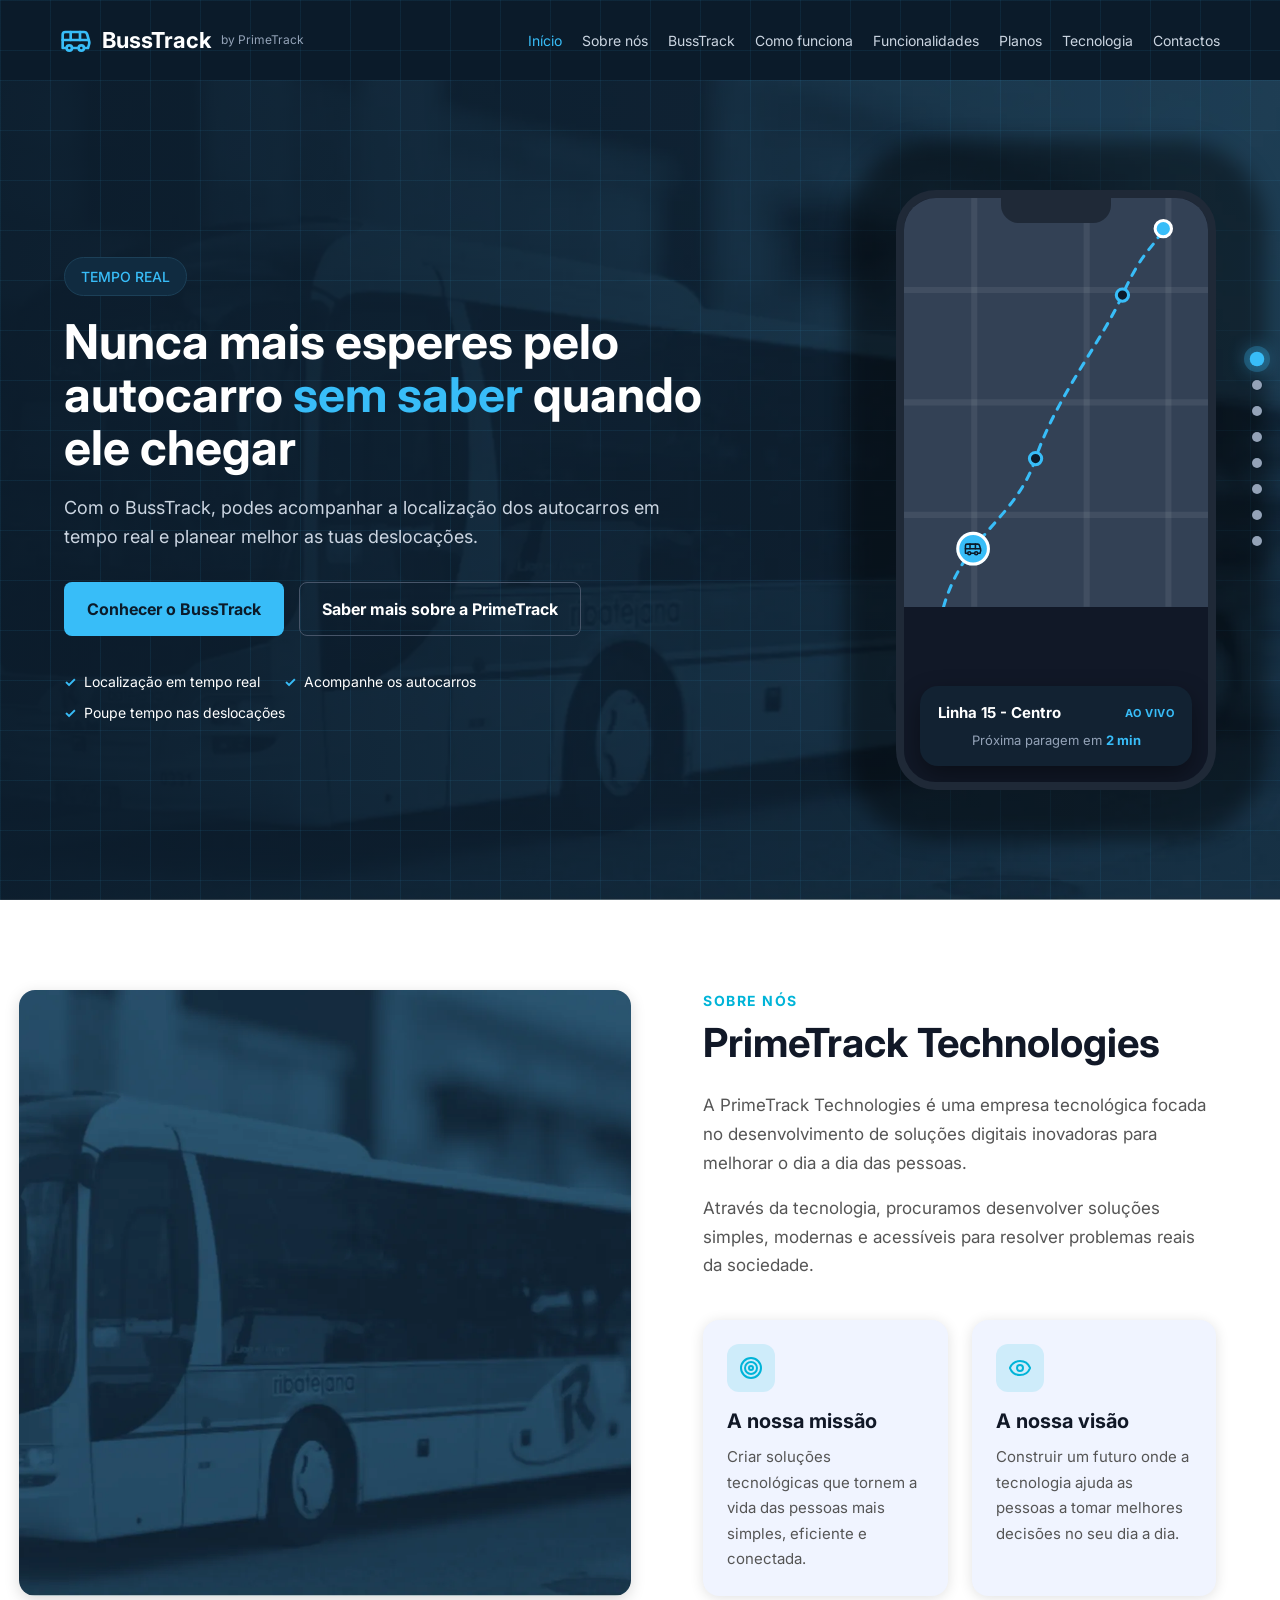
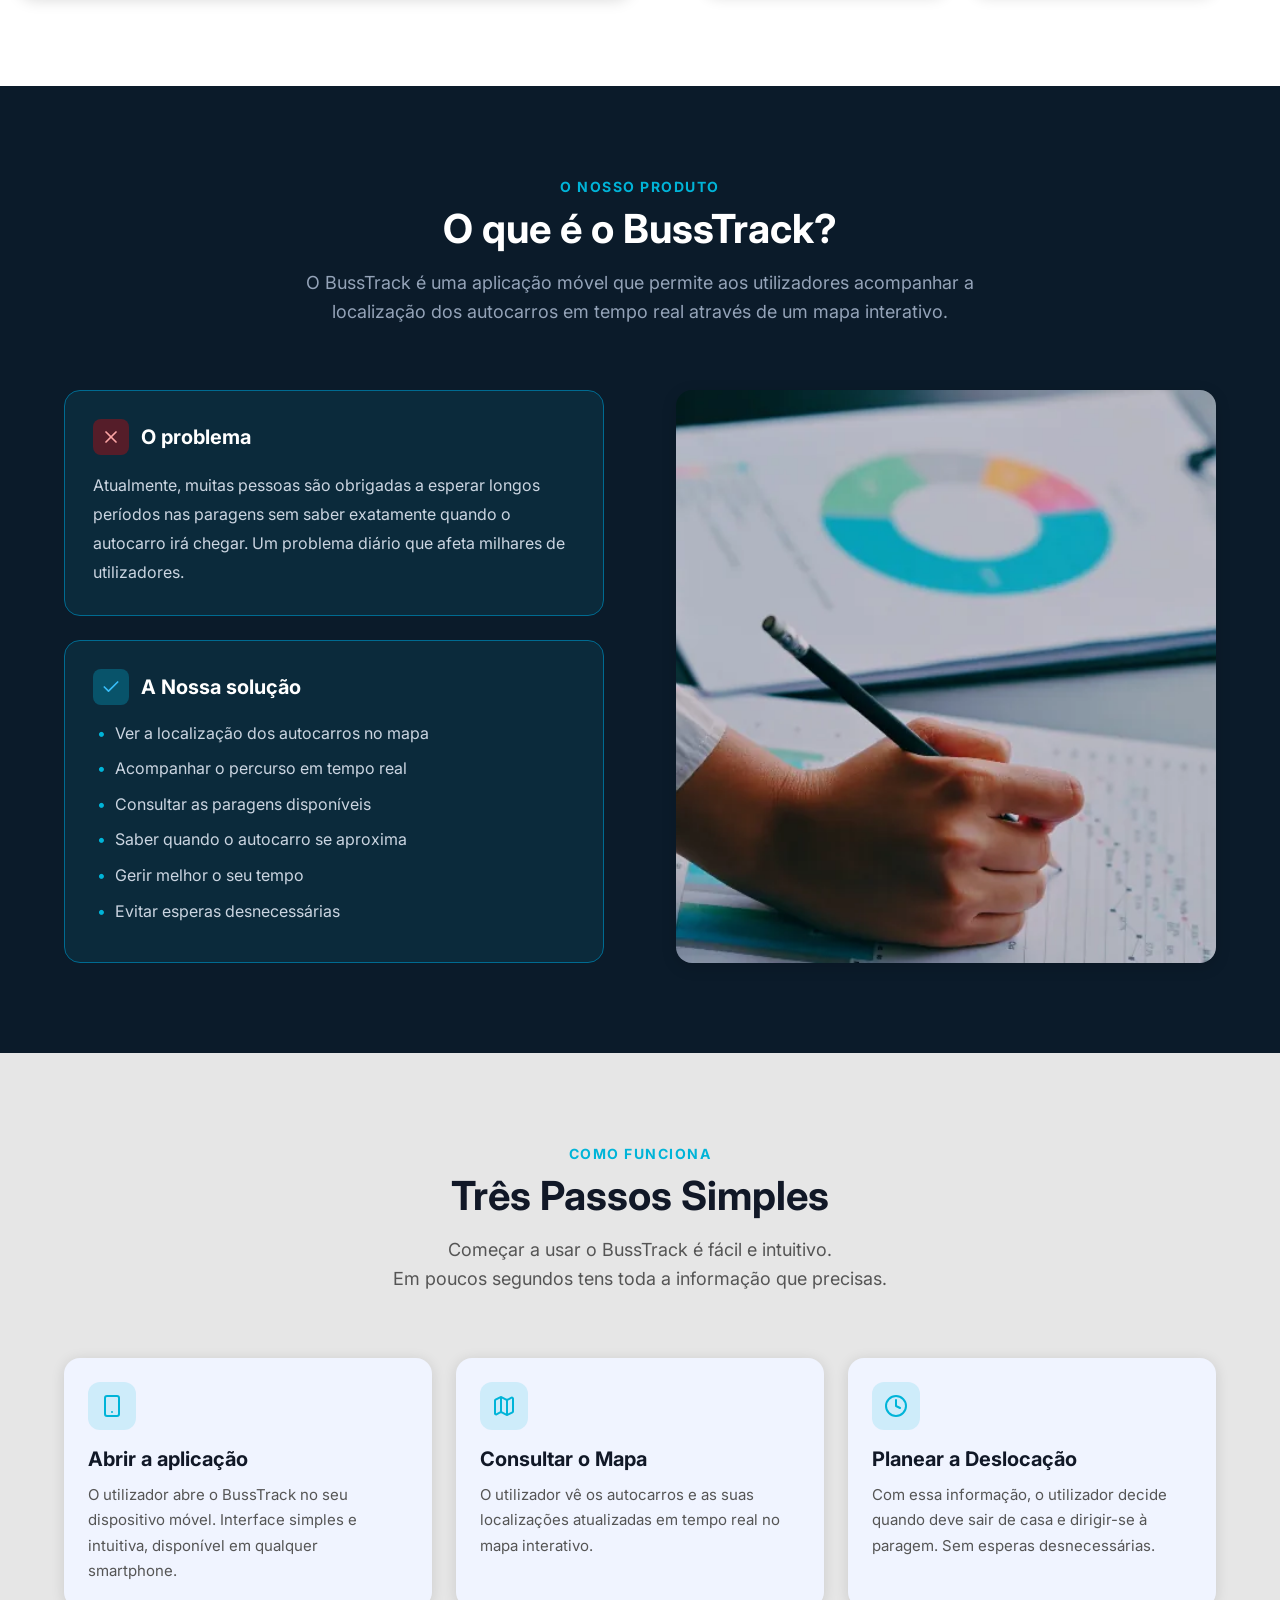
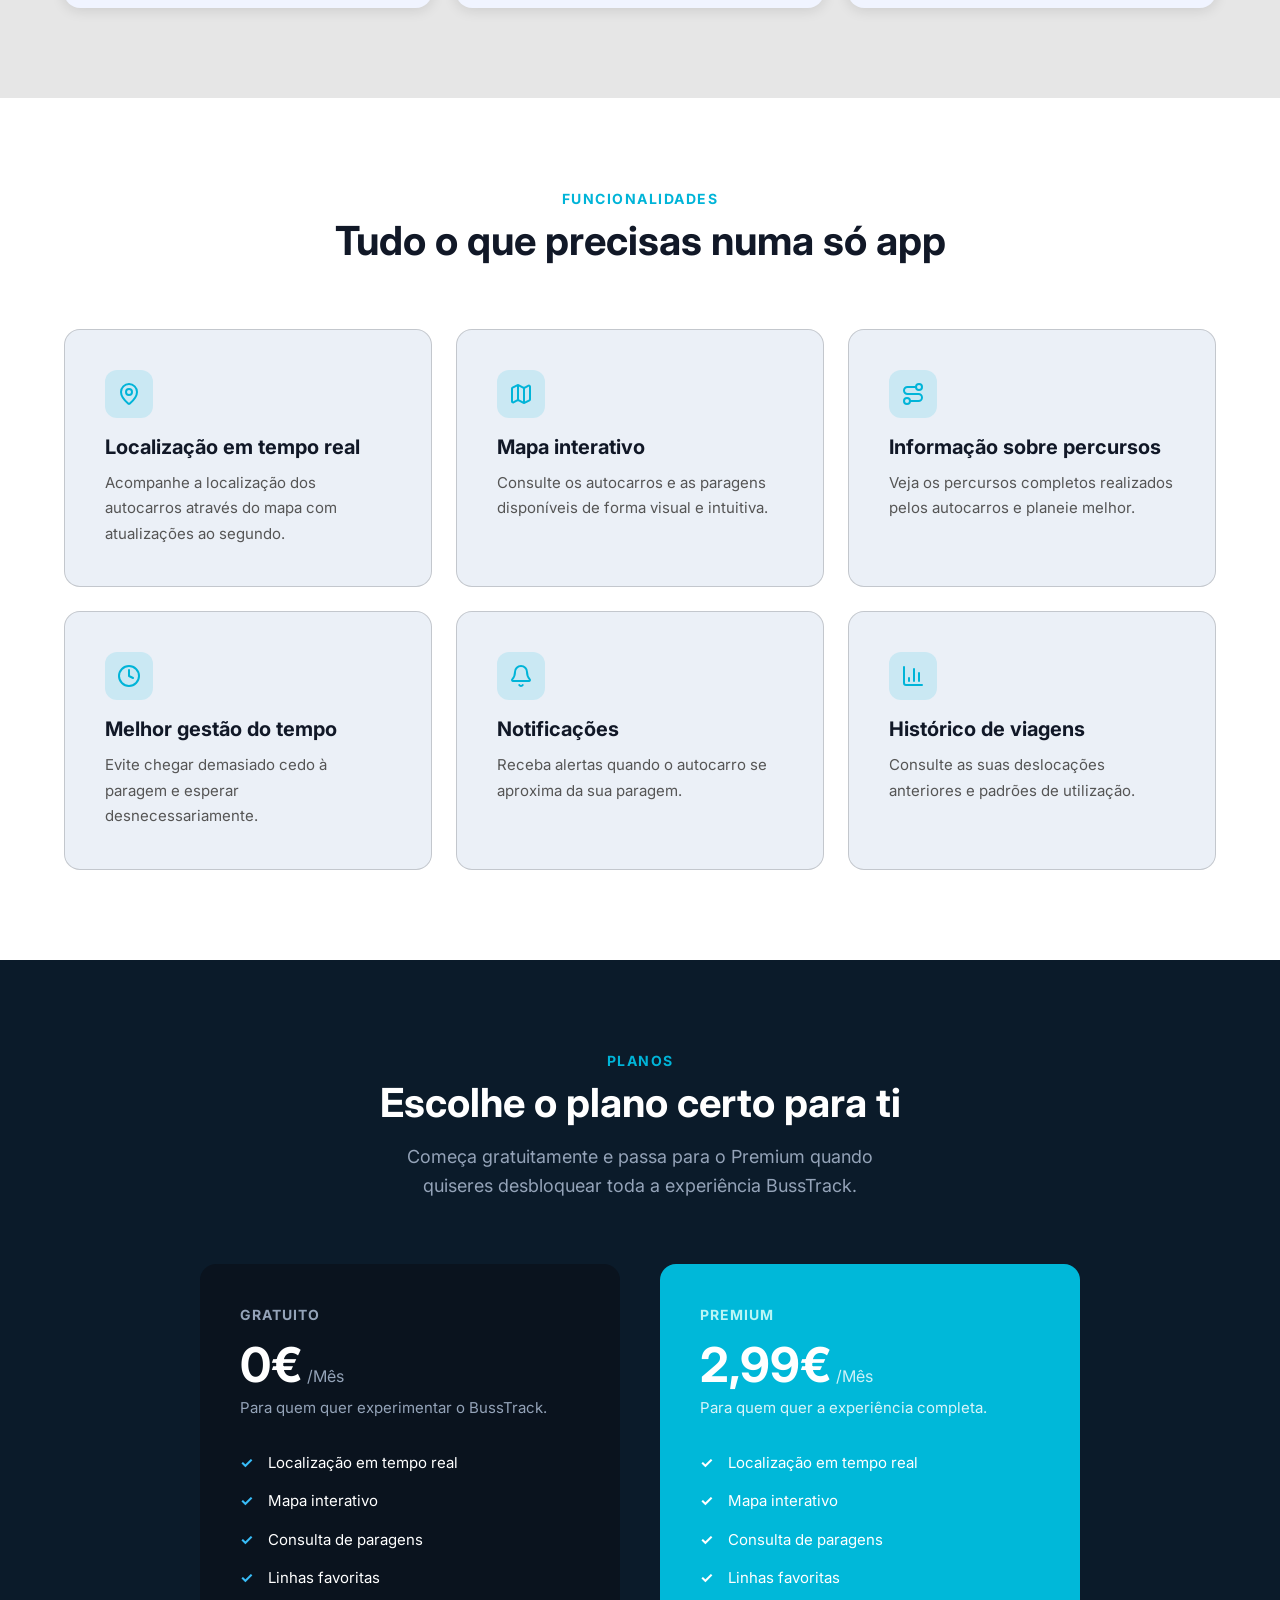
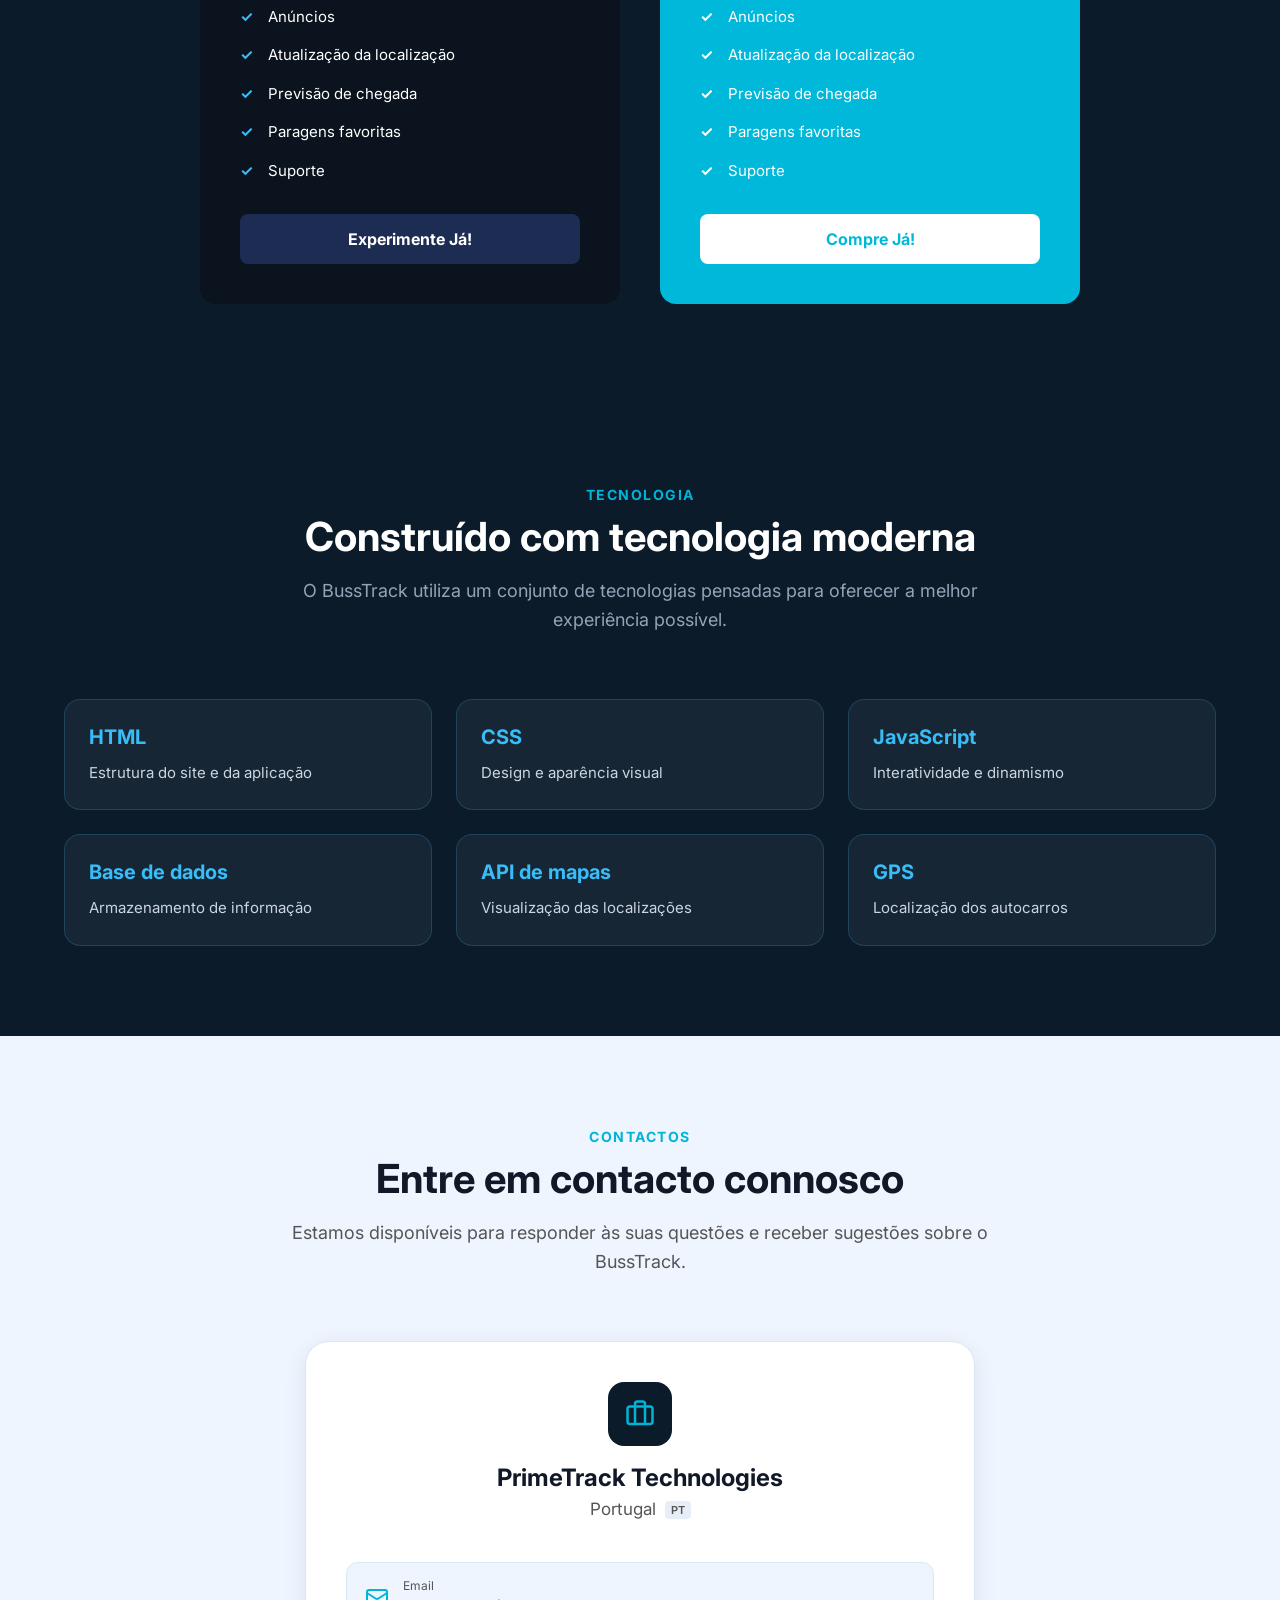
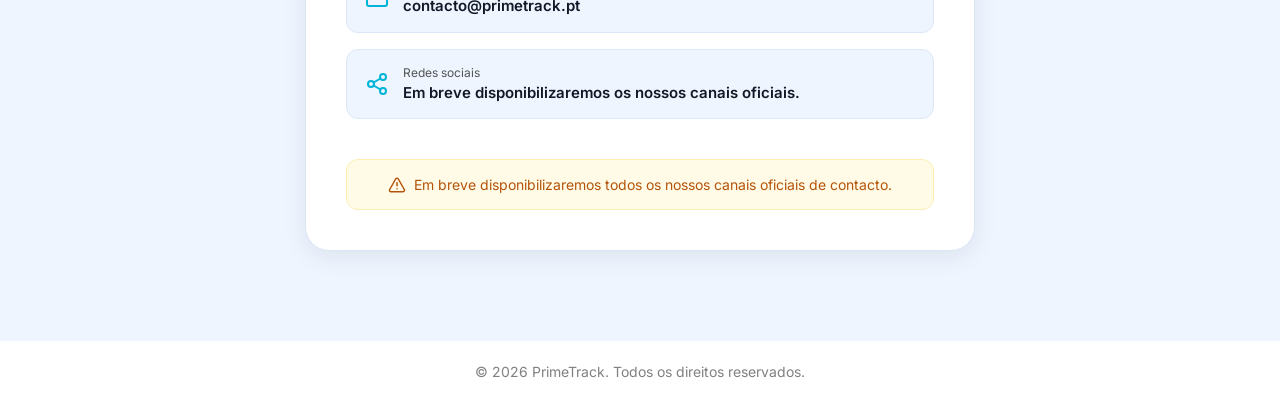
==== commit f5fe9a0d: "Liga o site publicado: og:image, og:url e canonical com o endereço completo Co-Authored-By: Claude S" ====
--- a/index.html
+++ b/index.html
@@ -14,14 +14,17 @@
     <link rel="apple-touch-icon" href="apple-touch-icon.png">
 
     <!-- Pré-visualização ao partilhar o link (WhatsApp, Facebook, LinkedIn...).
-         Depois de publicares o site, troca "og-image.jpg" e "og:url" pelo endereço completo,
-         por exemplo https://sebas00nata.github.io/BussTrack/og-image.jpg -->
+         O endereço tem de ser completo. Se mudares o site de endereço, atualiza estas linhas. -->
+    <link rel="canonical" href="https://sebas00nata.github.io/BussTrack/">
+    <meta property="og:url" content="https://sebas00nata.github.io/BussTrack/">
     <meta property="og:type" content="website">
     <meta property="og:locale" content="pt_PT">
     <meta property="og:site_name" content="BussTrack">
     <meta property="og:title" content="BussTrack - PrimeTrack">
     <meta property="og:description" content="Acompanha a localização dos autocarros em tempo real e planeia melhor as tuas deslocações.">
-    <meta property="og:image" content="og-image.jpg">
+    <meta property="og:image" content="https://sebas00nata.github.io/BussTrack/og-image.jpg">
+    <meta property="og:image:width" content="1200">
+    <meta property="og:image:height" content="630">
     <meta name="twitter:card" content="summary_large_image">
 
     <link rel="preconnect" href="https://fonts.googleapis.com">
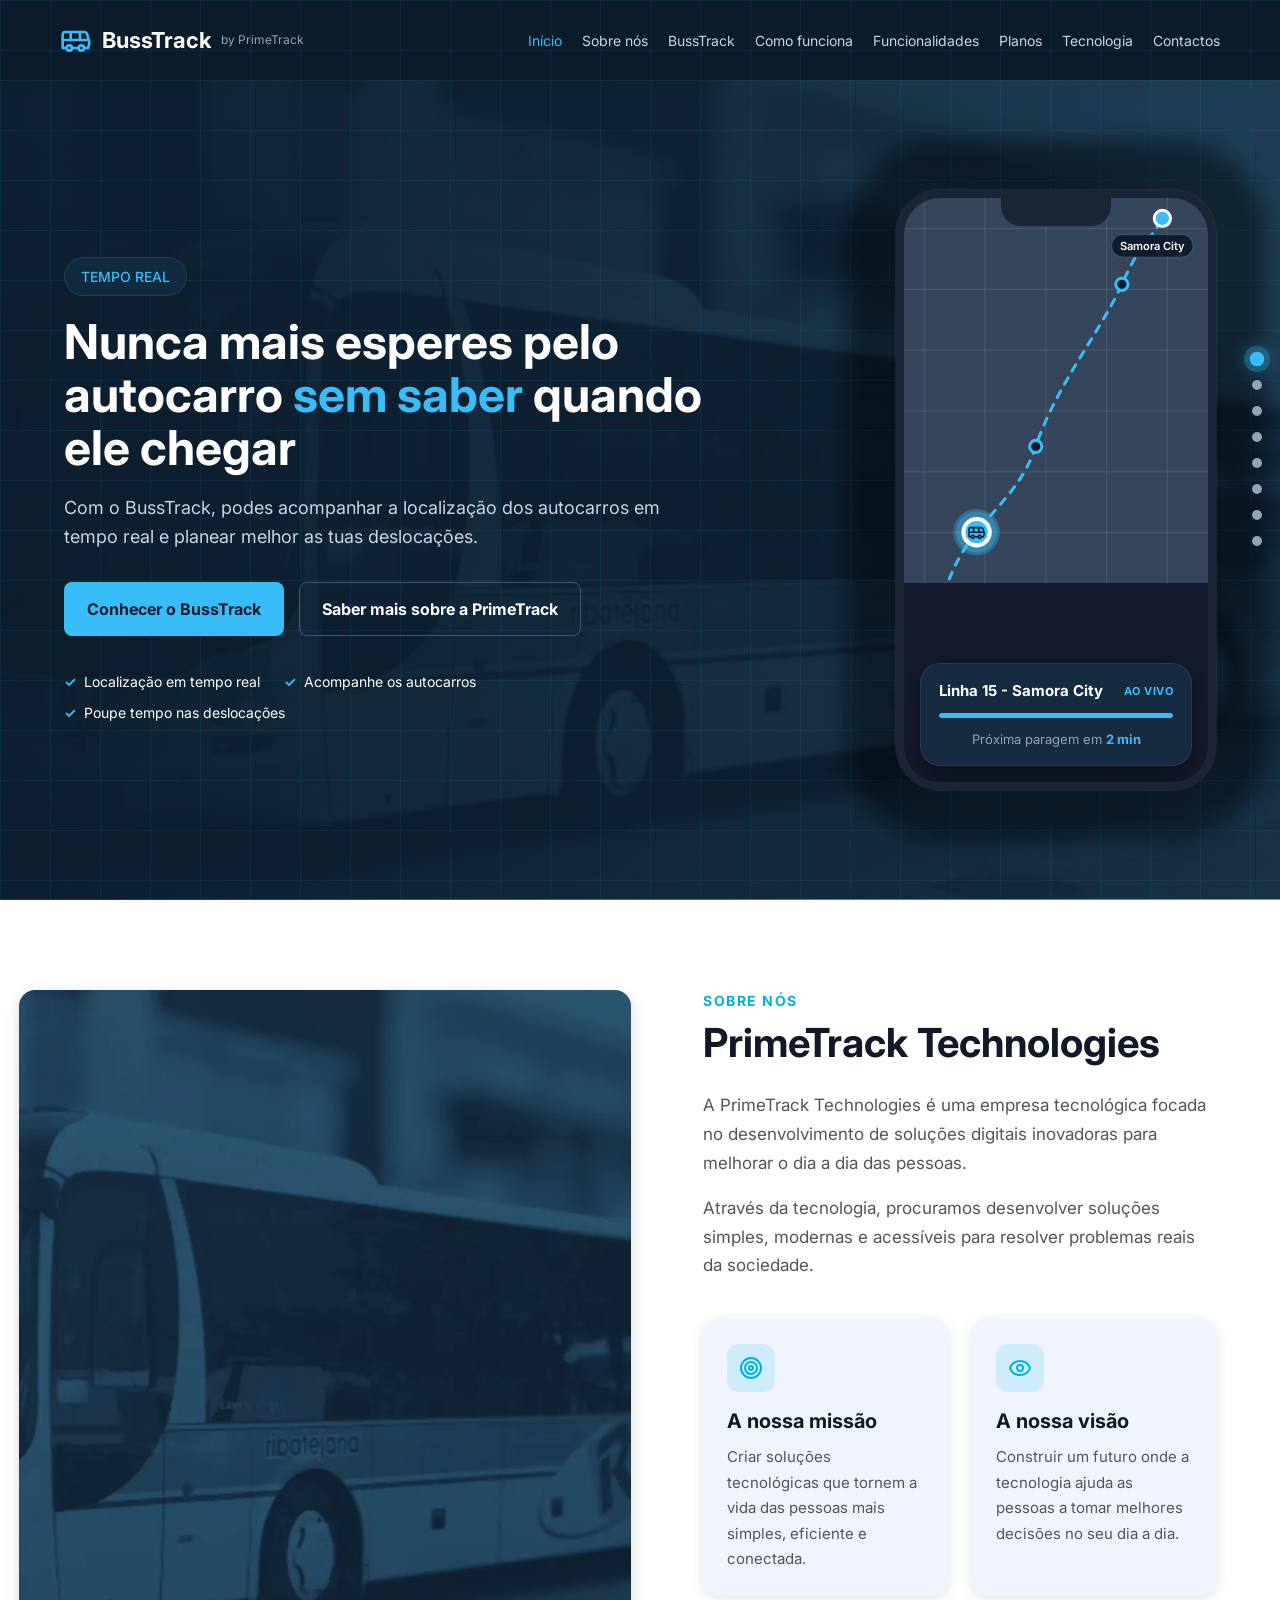
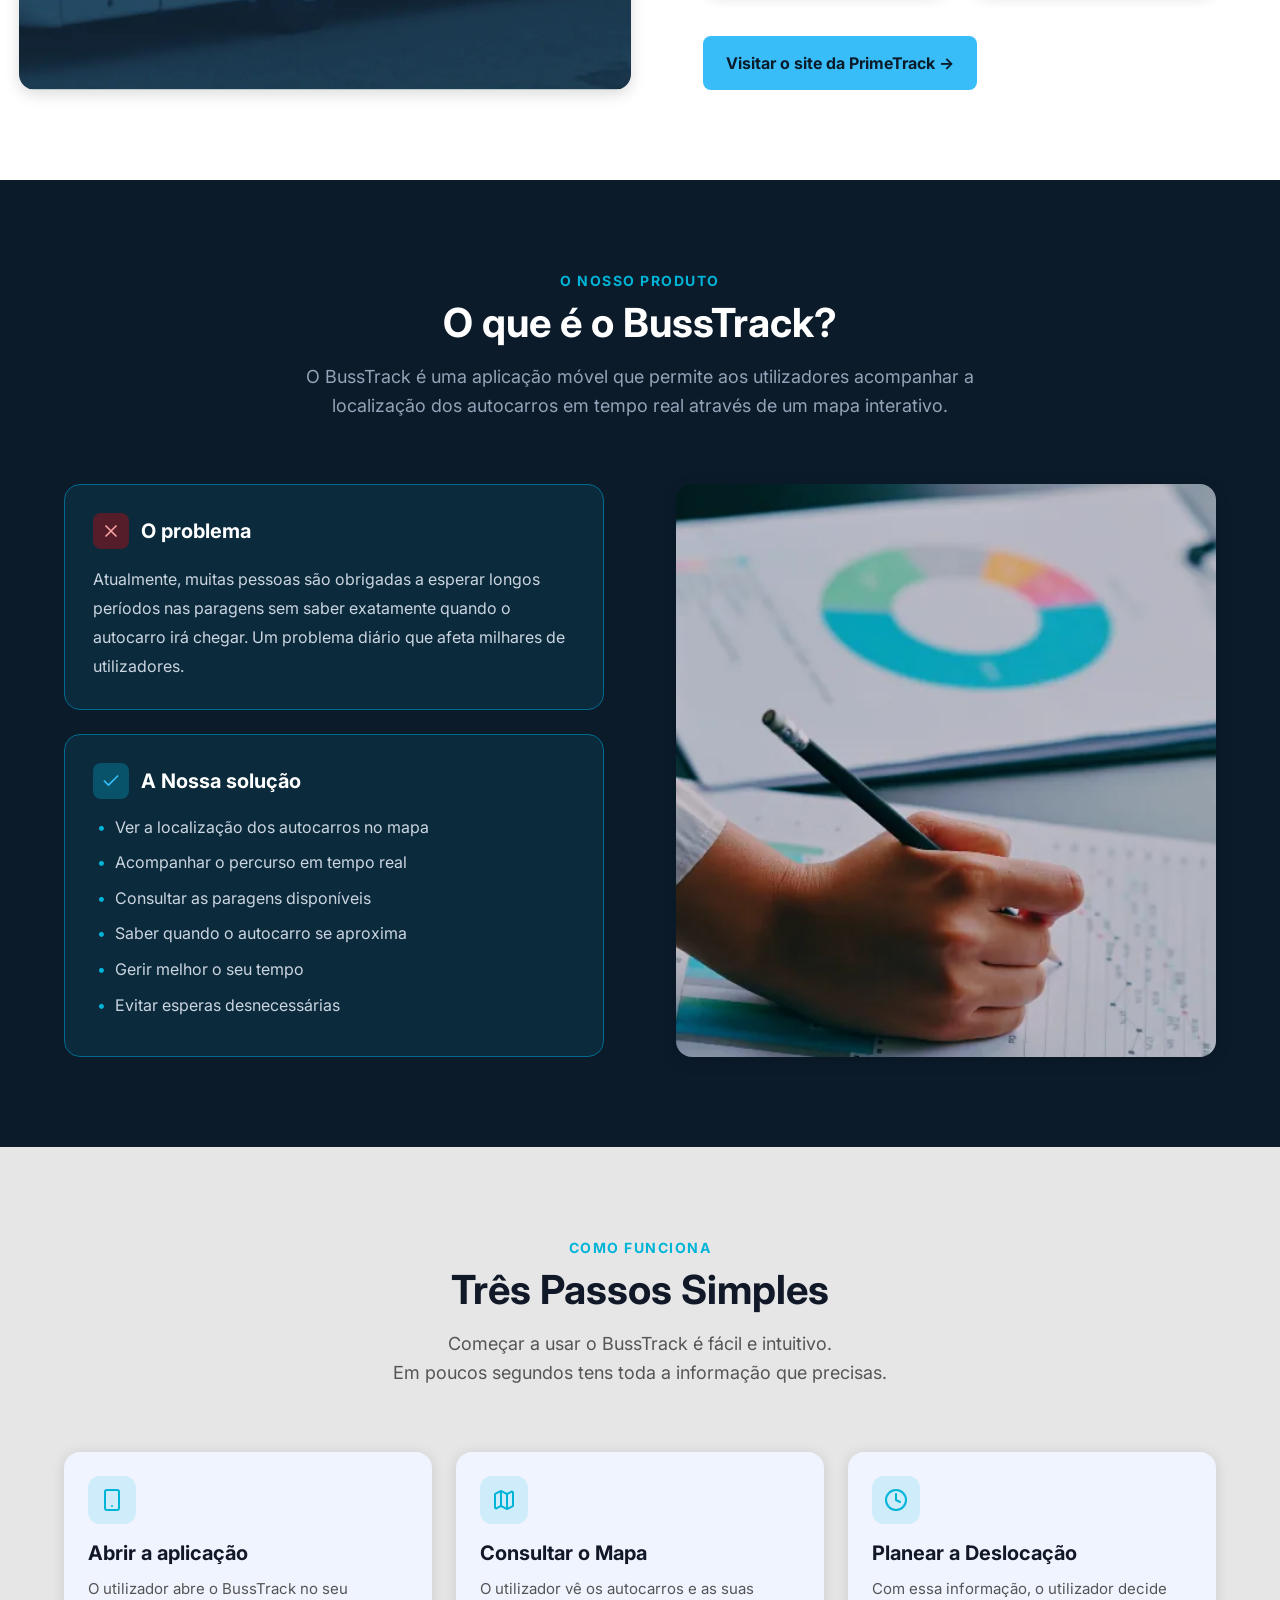
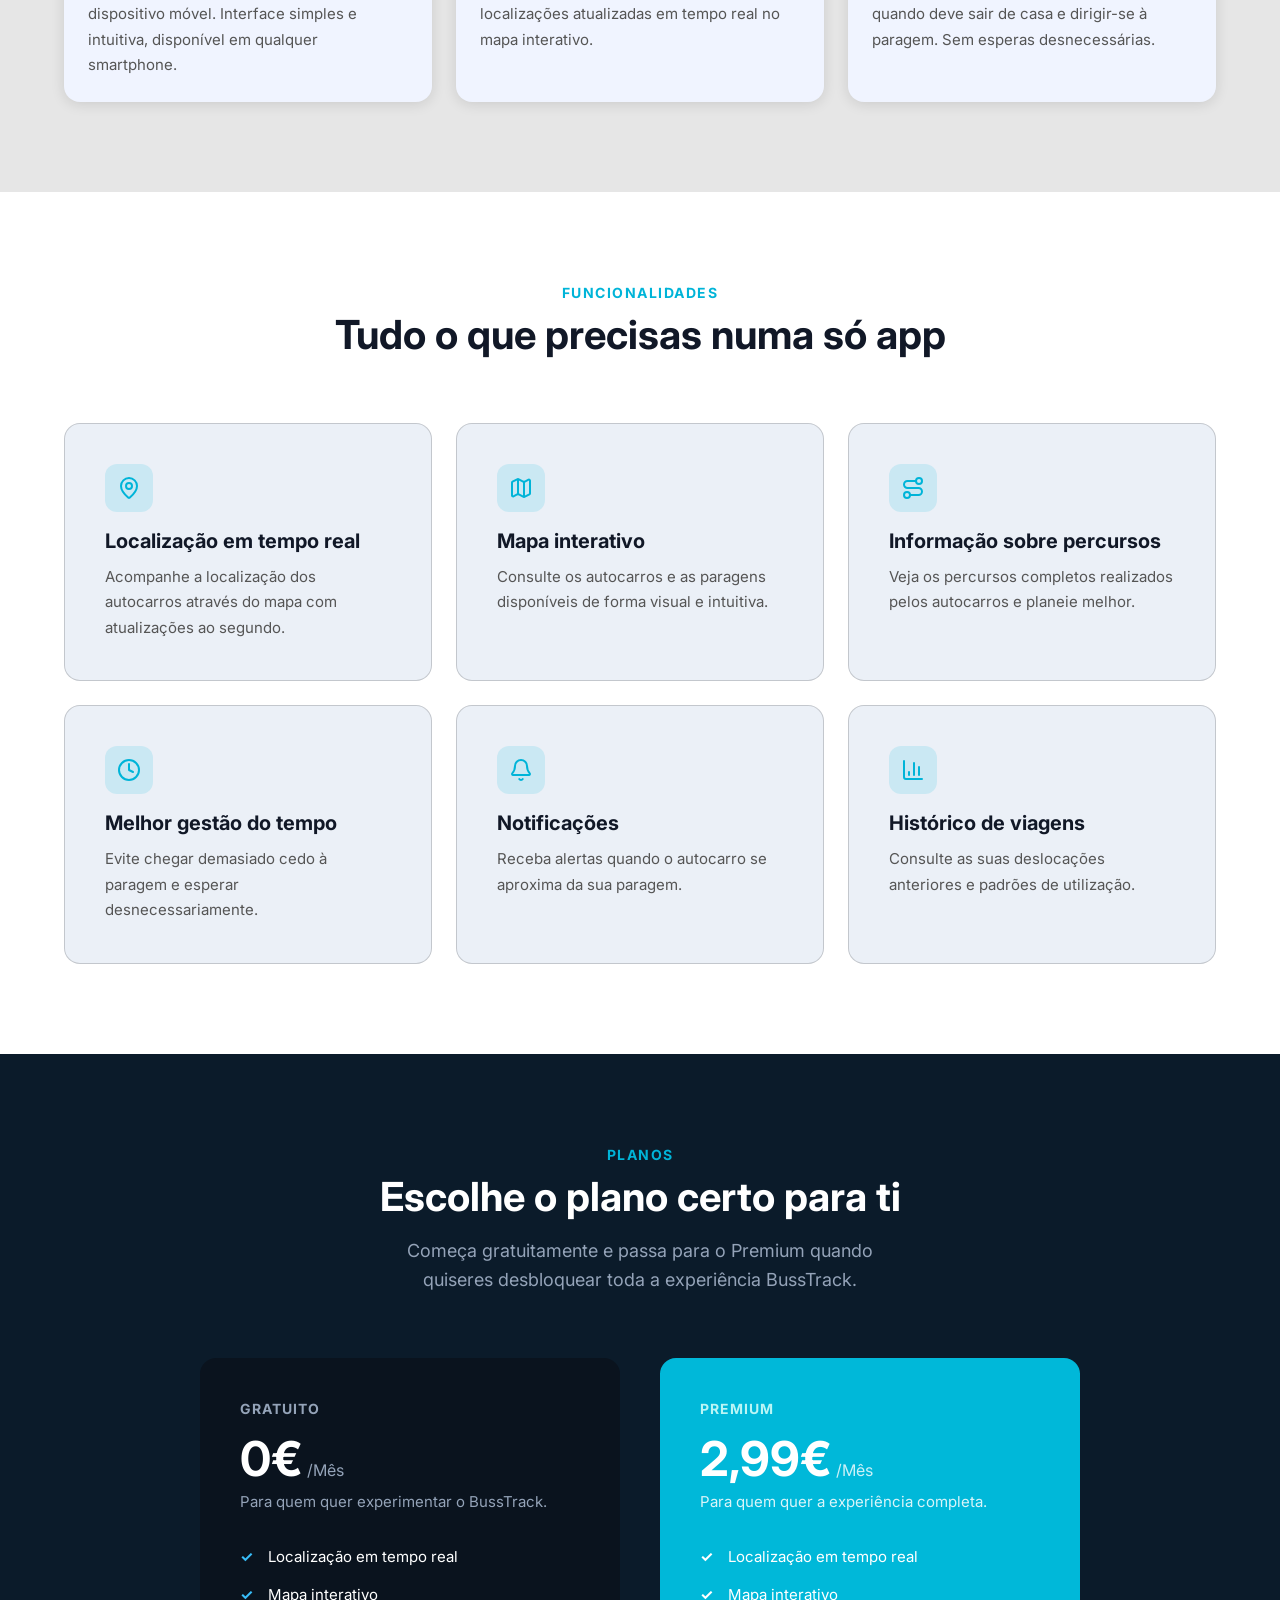
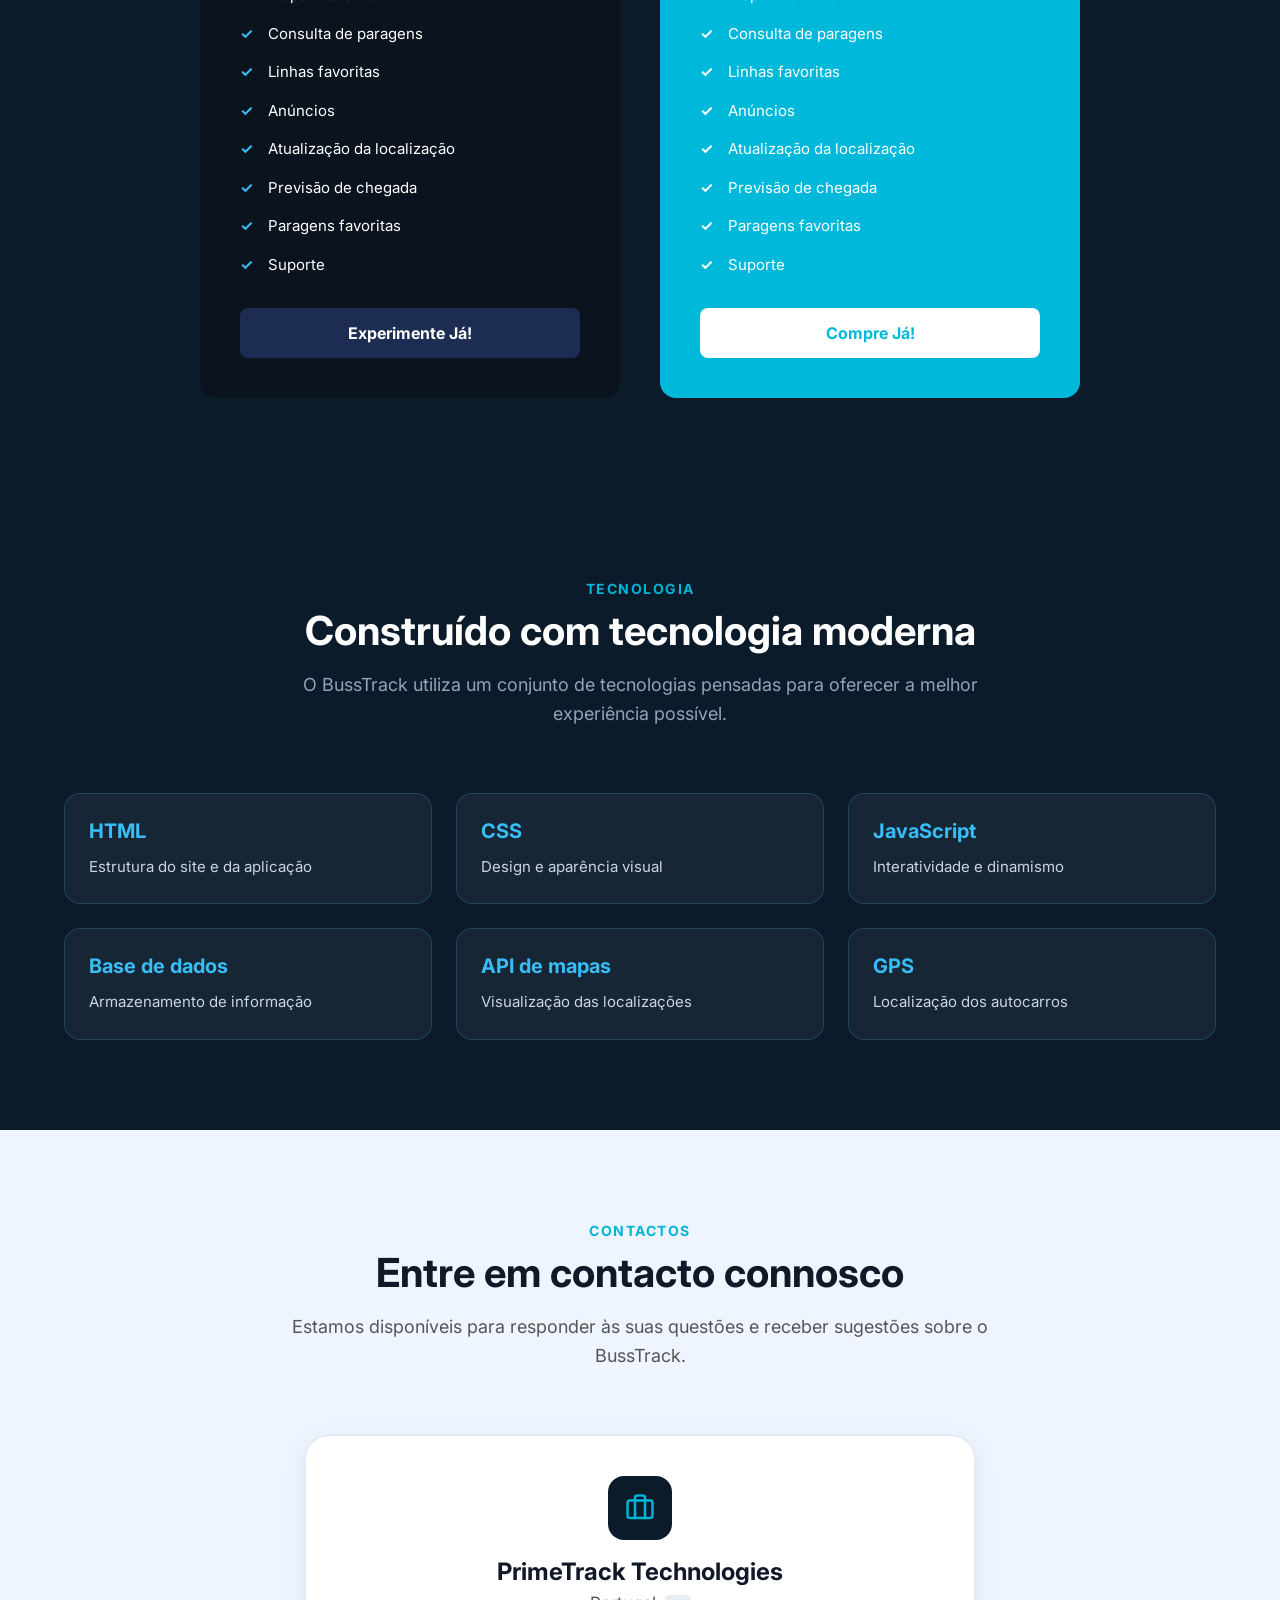
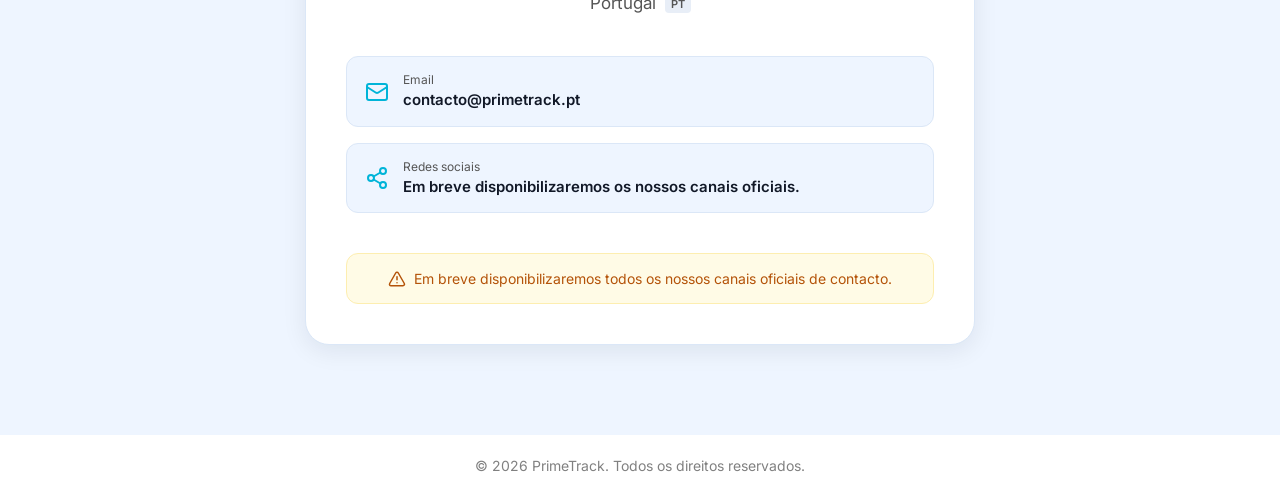
==== commit 5f7b913e: "." ====
--- a/index.html
+++ b/index.html
@@ -9,9 +9,9 @@
     <meta name="theme-color" content="#0b1b2a">
 
     <!-- Ícones do separador / ecrã inicial -->
-    <link rel="icon" href="favicon.svg" type="image/svg+xml">
-    <link rel="icon" href="favicon-32.png" sizes="32x32" type="image/png">
-    <link rel="apple-touch-icon" href="apple-touch-icon.png">
+    <link rel="icon" href="imagens/favicon.svg" type="image/svg+xml">
+    <link rel="icon" href="imagens/favicon-32.png" sizes="32x32" type="image/png">
+    <link rel="apple-touch-icon" href="imagens/apple-touch-icon.png">
 
     <!-- Pré-visualização ao partilhar o link (WhatsApp, Facebook, LinkedIn...).
          O endereço tem de ser completo. Se mudares o site de endereço, atualiza estas linhas. -->
@@ -22,7 +22,7 @@
     <meta property="og:site_name" content="BussTrack">
     <meta property="og:title" content="BussTrack - PrimeTrack">
     <meta property="og:description" content="Acompanha a localização dos autocarros em tempo real e planeia melhor as tuas deslocações.">
-    <meta property="og:image" content="https://sebas00nata.github.io/BussTrack/og-image.jpg">
+    <meta property="og:image" content="https://sebas00nata.github.io/BussTrack/imagens/og-image.jpg">
     <meta property="og:image:width" content="1200">
     <meta property="og:image:height" content="630">
     <meta name="twitter:card" content="summary_large_image">
@@ -127,10 +127,10 @@
 
                     <div class="phone__map">
                         <svg class="phone__svg" viewBox="0 0 300 400" preserveAspectRatio="xMidYMid slice">
-                            <!-- Ruas do mapa -->
+                            <!-- Grelha do mapa -->
                             <g class="phone__streets">
-                                <path d="M0 90H300"/><path d="M0 200H300"/><path d="M0 310H300"/>
-                                <path d="M70 0V400"/><path d="M180 0V400"/><path d="M260 0V400"/>
+                                <path d="M0 40H300"/><path d="M0 100H300"/><path d="M0 160H300"/><path d="M0 220H300"/><path d="M0 280H300"/><path d="M0 340H300"/><path d="M0 400H300"/>
+                                <path d="M20 0V400"/><path d="M80 0V400"/><path d="M140 0V400"/><path d="M200 0V400"/><path d="M260 0V400"/>
                             </g>
 
                             <!-- Percurso e paragens -->
@@ -139,16 +139,23 @@
                             <circle class="phone__stop" cx="215" cy="95" r="6"/>
                             <circle class="phone__stop phone__stop--end" cx="255" cy="30" r="8"/>
 
+                            <!-- Nome da paragem final -->
+                            <g class="phone__label">
+                                <rect x="205" y="46" width="80" height="22" rx="11"/>
+                                <text x="245" y="61" text-anchor="middle">Samora City</text>
+                            </g>
+
                             <!-- Autocarro: anda ao longo do percurso -->
                             <g class="phone__bus">
                                 <animateMotion dur="14s" repeatCount="indefinite" rotate="0">
                                     <mpath href="#bus-route"/>
                                 </animateMotion>
-                                <circle class="phone__pulse" r="14">
-                                    <animate attributeName="r" values="14;30" dur="1.8s" repeatCount="indefinite"/>
-                                    <animate attributeName="opacity" values="0.5;0" dur="1.8s" repeatCount="indefinite"/>
+                                <circle class="phone__halo" r="23"/>
+                                <circle class="phone__pulse" r="16">
+                                    <animate attributeName="r" values="16;34" dur="1.8s" repeatCount="indefinite"/>
+                                    <animate attributeName="opacity" values="0.45;0" dur="1.8s" repeatCount="indefinite"/>
                                 </circle>
-                                <circle class="phone__bus-dot" r="15"/>
+                                <circle class="phone__bus-dot" r="13"/>
                                 <use class="phone__bus-icon" href="#i-bus" x="-9" y="-9" width="18" height="18"/>
                             </g>
                         </svg>
@@ -156,9 +163,10 @@
 
                     <div class="phone__info">
                         <div class="phone__info-top">
-                            <strong>Linha 15 - Centro</strong>
+                            <strong>Linha 15 - Samora City</strong>
                             <span class="badge-live">AO VIVO</span>
                         </div>
+                        <div class="phone__progress"><span></span></div>
                         <p>Próxima paragem em <b>2 min</b></p>
                     </div>
                 </div>
@@ -174,7 +182,7 @@
             <div class="container split split--stretch">
 
                 <div class="split__media">
-                    <img src="imgSobreNos.webp" width="1656" height="974" loading="lazy" decoding="async" alt="Equipa da PrimeTrack Technologies a trabalhar" class="rounded-img">
+                    <img src="imagens/imgSobreNos.webp" width="1656" height="974" loading="lazy" decoding="async" alt="Equipa da PrimeTrack Technologies a trabalhar" class="rounded-img">
                 </div>
 
                 <div class="split__text">
@@ -197,6 +205,8 @@
                             <p>Construir um futuro onde a tecnologia ajuda as pessoas a tomar melhores decisões no seu dia a dia.</p>
                         </article>
                     </div>
+
+                    <a class="btn btn--primary mt-lg" href="https://sebas00nata.github.io/primetrack-corporate-website/" target="_blank" rel="noopener">Visitar o site da PrimeTrack →</a>
                 </div>
 
             </div>
@@ -243,7 +253,7 @@
                     </div>
 
                     <div class="split__media">
-                        <img src="imgNossoProduto.webp" width="828" height="487" loading="lazy" decoding="async" alt="Aplicação BussTrack com mapa de autocarros em tempo real" class="rounded-img">
+                        <img src="imagens/imgNossoProduto.webp" width="828" height="487" loading="lazy" decoding="async" alt="Aplicação BussTrack com mapa de autocarros em tempo real" class="rounded-img">
                     </div>
 
                 </div>
--- a/style.css
+++ b/style.css
@@ -664,6 +664,7 @@
 @media (prefers-reduced-motion: reduce) {
     .reveal.is-visible { animation: none; }
     .phone__route { animation: none; }
+    .phone__progress span { animation: none; width: 60%; }
 
     .card,
     .plan { transition: none; }
@@ -675,7 +676,7 @@
    ========================================================= */
 .hero {
     /* Foto de fundo (troca por outra mudando só esta linha) */
-    --hero-image: url('imgSobreNos.webp');
+    --hero-image: url('imagens/imgSobreNos.webp');
 
     position: relative;
     isolation: isolate;
@@ -759,10 +760,10 @@
     width: 320px;
     height: 600px;
     overflow: hidden;
-    background-color: #111827;
-    border: 8px solid #1f2937;
-    border-radius: 40px;
-    box-shadow: 0 0 20px 50px rgba(0, 0, 0, 0.4);
+    background-color: #151a2c;
+    border: 8px solid #1b2536;
+    border-radius: 44px;
+    box-shadow: 0 0 0 1px rgba(255, 255, 255, 0.06), 0 0 20px 50px rgba(0, 0, 0, 0.4);
 }
 
 .phone__notch {
@@ -771,9 +772,9 @@
     left: 50%;
     z-index: 10;
     width: 110px;
-    height: 25px;
-    background-color: #1f2937;
-    border-radius: 0 0 18px 18px;
+    height: 28px;
+    background-color: #1b2536;
+    border-radius: 0 0 20px 20px;
     transform: translateX(-50%);
 }
 
@@ -781,9 +782,9 @@
     position: relative;
     flex-shrink: 0;
     width: 100%;
-    height: 70%;
+    height: 66%;
     overflow: hidden;
-    background-color: #334155;
+    background-color: #35465c;
 }
 
 /* Mapa animado (SVG): ruas, percurso tracejado, paragens e autocarro */
@@ -796,8 +797,24 @@
 
 .phone__streets path {
     fill: none;
-    stroke: rgba(255, 255, 255, 0.07);
-    stroke-width: 6;
+    stroke: rgba(255, 255, 255, 0.09);
+    stroke-width: 1.2;
+}
+
+.phone__label rect {
+    fill: #0f1c2b;
+    stroke: rgba(255, 255, 255, 0.12);
+}
+
+.phone__label text {
+    fill: var(--color-white);
+    font-size: 11px;
+    font-weight: 600;
+}
+
+.phone__halo {
+    fill: var(--color-accent);
+    opacity: 0.3;
 }
 
 .phone__route {
@@ -832,7 +849,7 @@
 .phone__bus-dot {
     fill: var(--color-accent);
     stroke: var(--color-white);
-    stroke-width: 3;
+    stroke-width: 4;
 }
 
 .phone__bus-icon {
@@ -850,9 +867,10 @@
     z-index: 20;
     width: calc(100% - 32px);
     padding: 16px 18px;
-    background-color: #122232;
+    background-color: #162b3f;
     color: var(--color-white);
-    border-radius: 18px;
+    border: 1px solid rgba(255, 255, 255, 0.07);
+    border-radius: 20px;
     box-shadow: var(--shadow-strong);
     text-align: center;
 }
@@ -861,7 +879,28 @@
     display: flex;
     align-items: center;
     justify-content: space-between;
-    margin-bottom: 6px;
+    margin-bottom: 10px;
+}
+
+.phone__progress {
+    height: 5px;
+    margin-bottom: 12px;
+    overflow: hidden;
+    background-color: rgba(255, 255, 255, 0.1);
+    border-radius: 3px;
+}
+
+.phone__progress span {
+    display: block;
+    height: 100%;
+    background-color: var(--color-accent);
+    border-radius: 3px;
+    animation: phone-progress 14s linear infinite;
+}
+
+@keyframes phone-progress {
+    from { width: 4%; }
+    to   { width: 100%; }
 }
 
 .phone__info strong {
@@ -1337,11 +1376,16 @@
         gap: 8px;
     }
 
+    .phone__info { padding: 14px; }
+    .phone__info-top { gap: 8px; }
+    .phone__info strong { font-size: 12px; white-space: nowrap; }
+    .badge-live { white-space: nowrap; }
+
     .phone {
         width: 260px;
         height: 500px;
         border-width: 6px;
-        border-radius: 34px;
+        border-radius: 36px;
         box-shadow: 0 0 20px 10px rgba(0, 0, 0, 0.4);
     }
 
